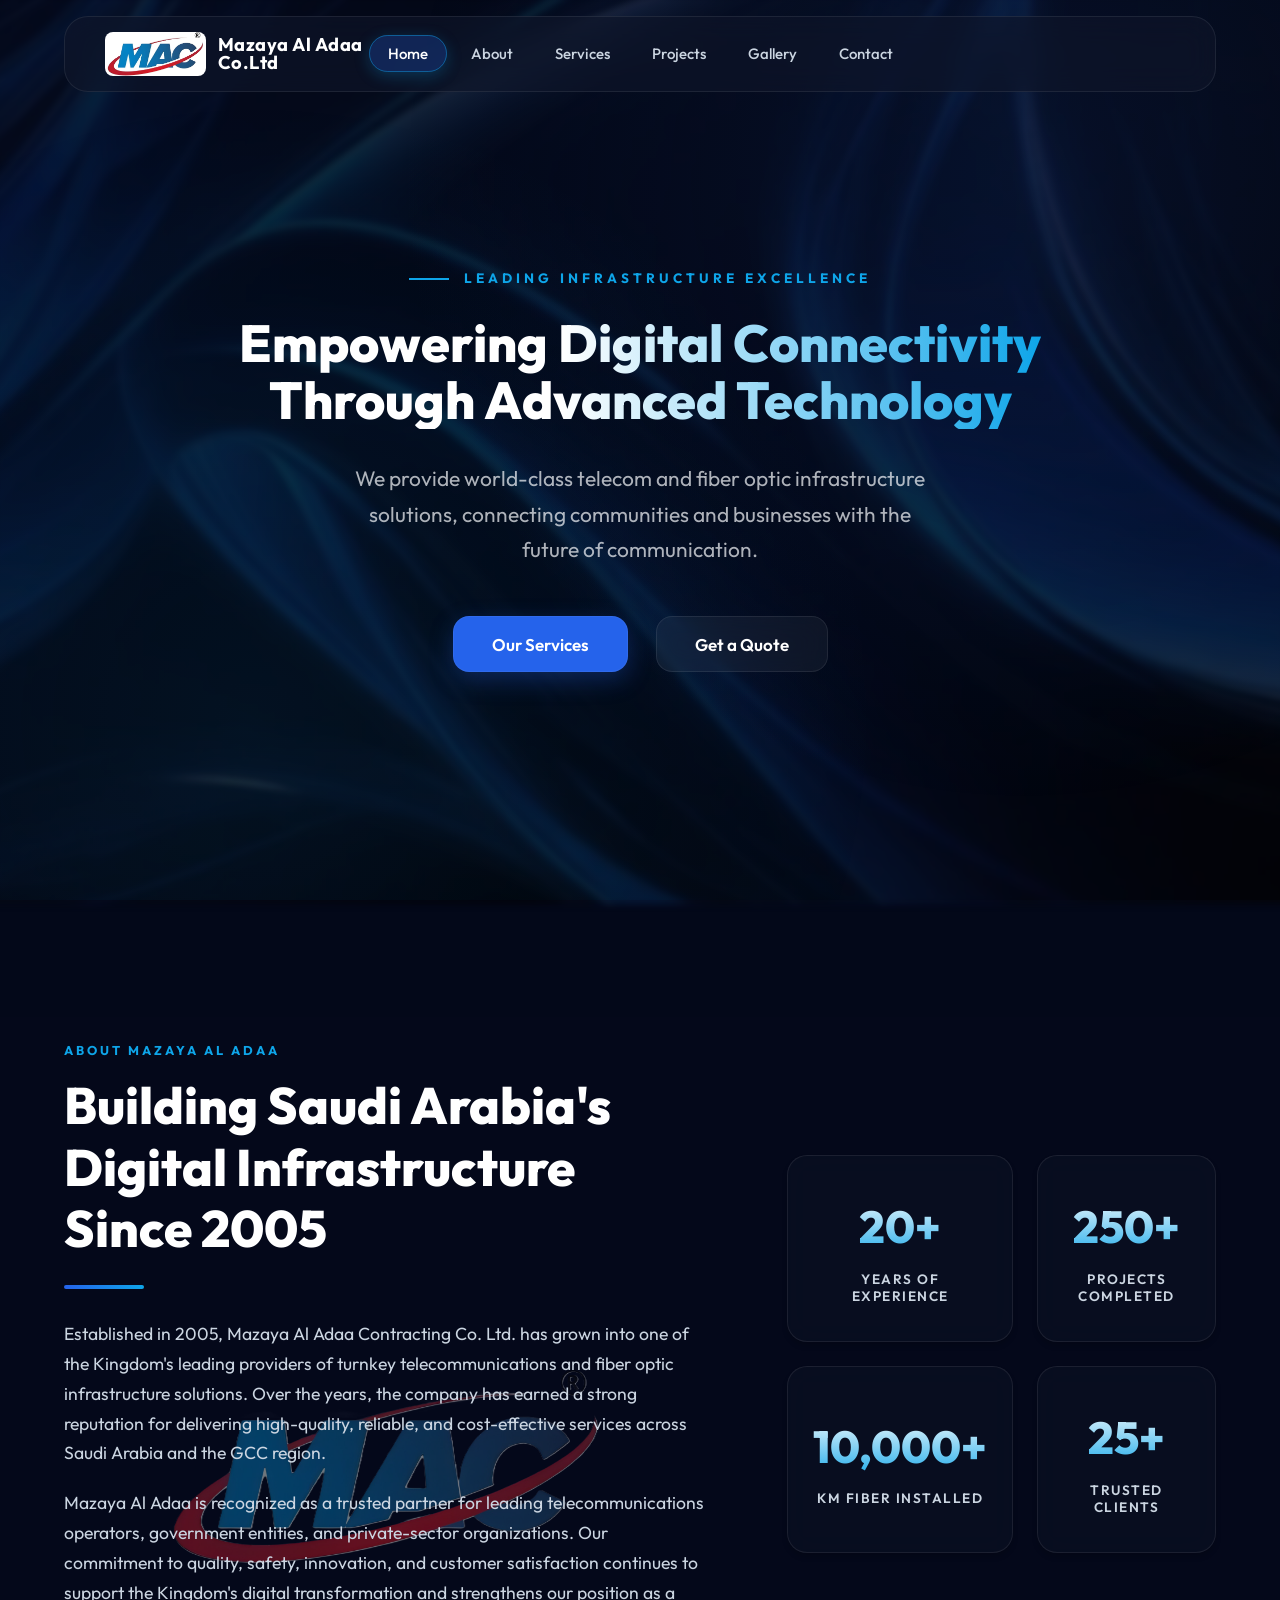
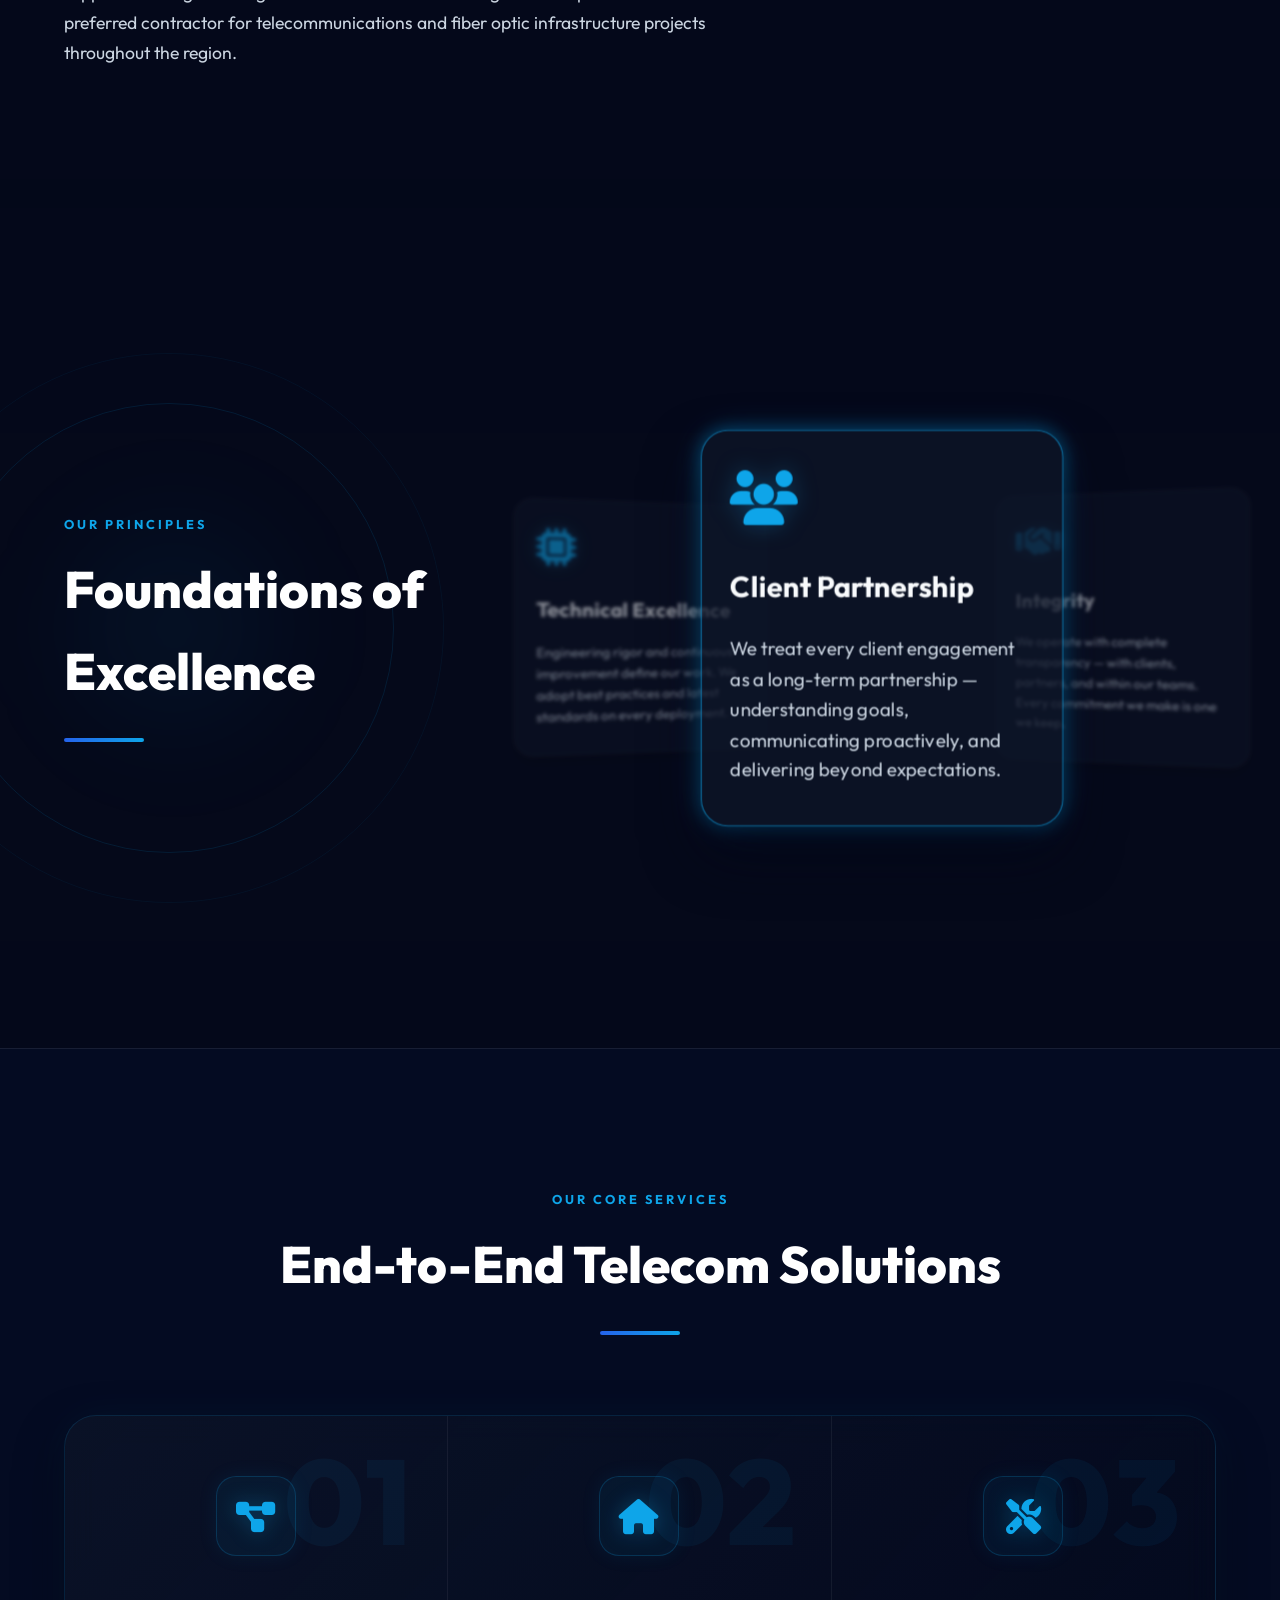
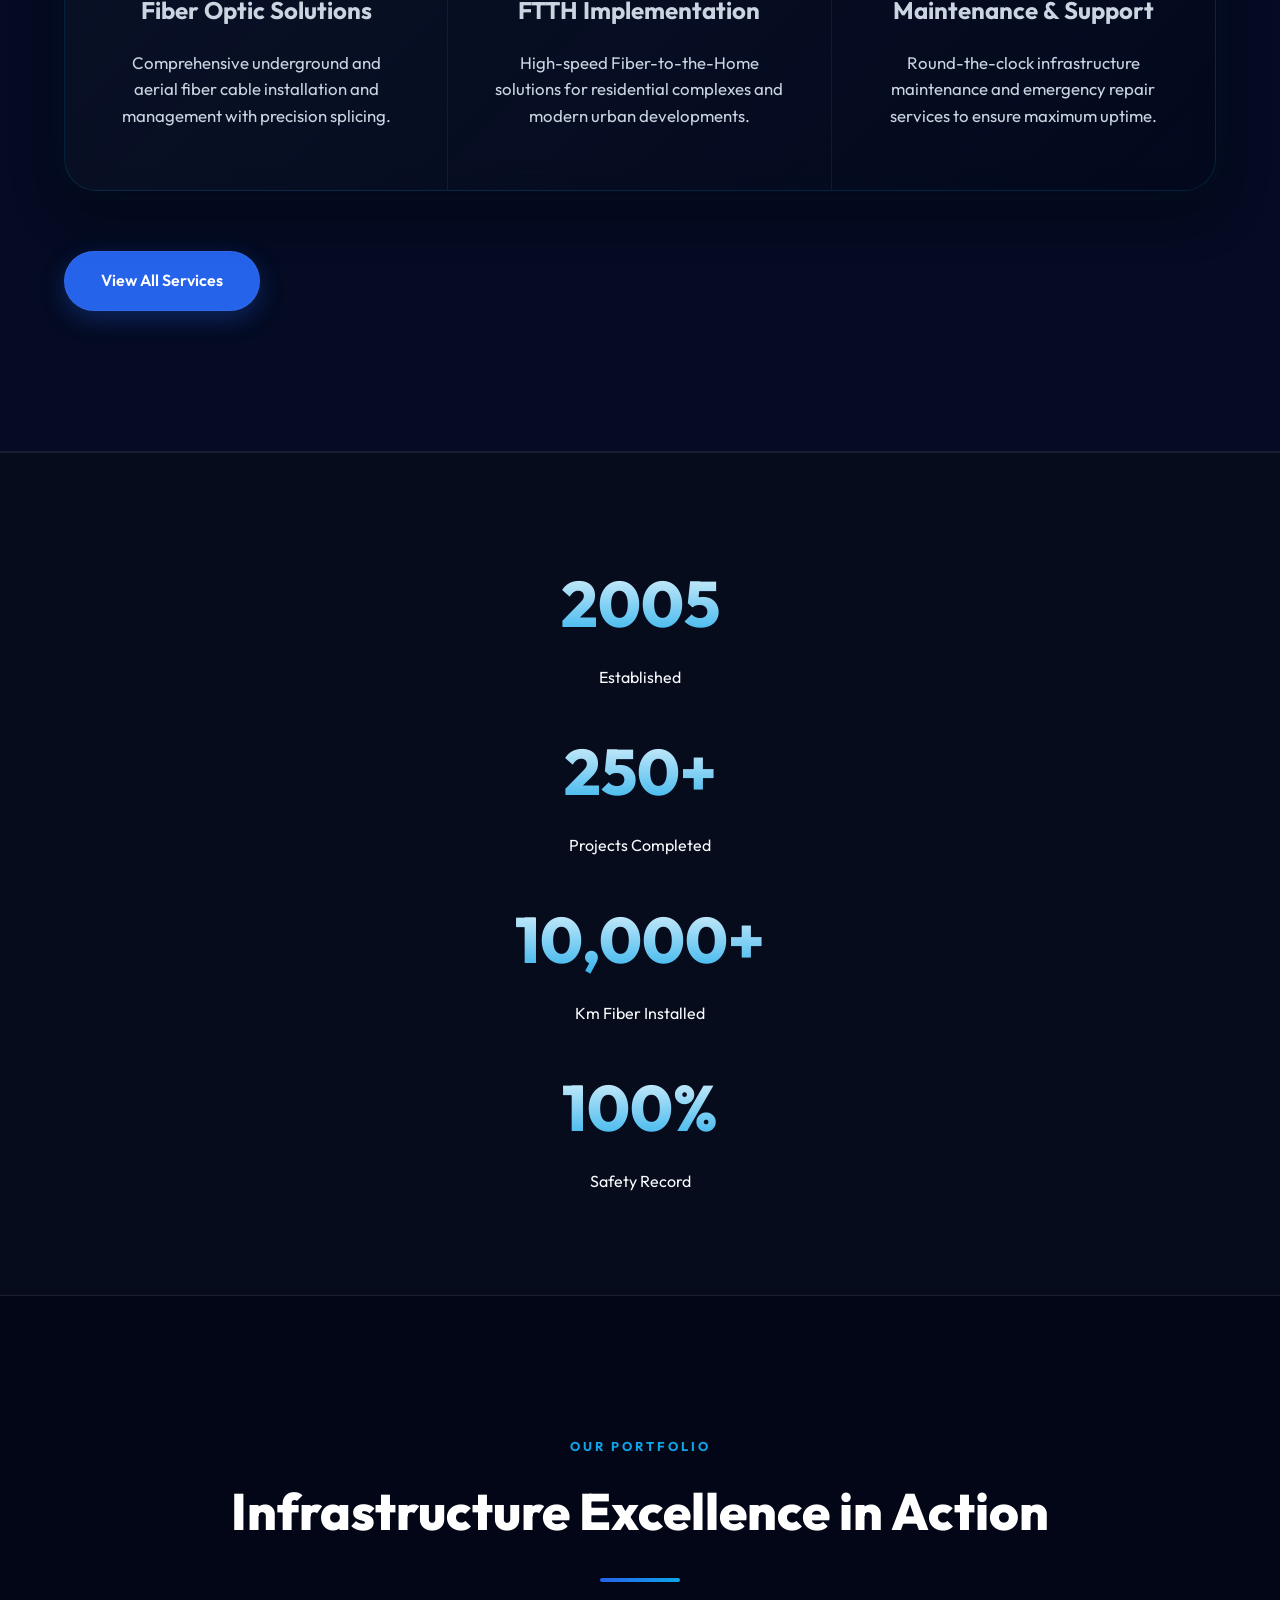
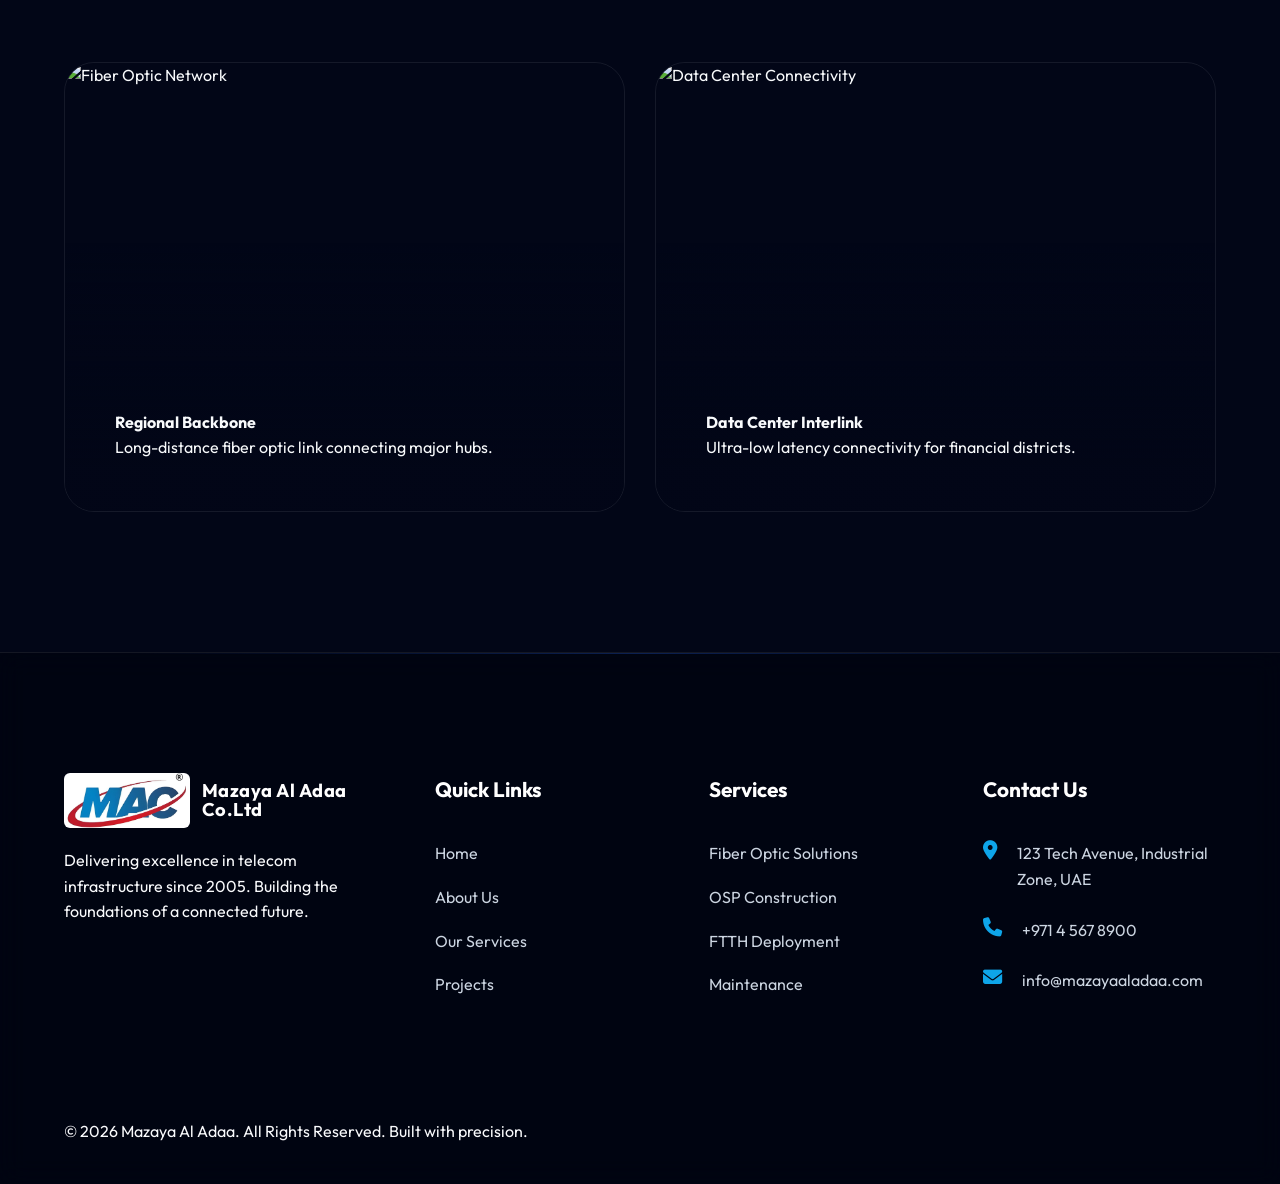
==== index.html @ c206ae53 "abt2" ====
<!DOCTYPE html>
<html lang="en">
<head>
    <meta charset="UTF-8">
    <meta name="viewport" content="width=1400">
    <title>Mazaya Al Adaa | Advanced Telecom & Fiber Optic Solutions</title>
    <meta name="description" content="Empowering Digital Connectivity Through Advanced Technology. Leading provider of telecom and fiber optic infrastructure services.">
    <link rel="stylesheet" href="style.css">
    <!-- Google Fonts -->
    <link rel="preconnect" href="https://fonts.googleapis.com">
    <link rel="preconnect" href="https://fonts.gstatic.com" crossorigin>
    <!-- Icons -->
    <link rel="stylesheet" href="https://cdnjs.cloudflare.com/ajax/libs/font-awesome/6.4.0/css/all.min.css">
    <!-- AOS Animation -->
    <link href="https://unpkg.com/aos@2.3.1/dist/aos.css" rel="stylesheet">
</head>
<body>

    <!-- Header -->
    <header id="header">
        <div class="container nav">
            <a href="index.html" class="logo">
                <img src="assets/logo.jpeg" alt="Mazaya Al Adaa Logo">
                <div class="logo-text">
                    <span class="title">Mazaya Al Adaa Co.Ltd</span>
                </div>
            </a>
            <ul class="nav-links">
                <li><a href="index.html" class="active">Home</a></li>
                <li><a href="about.html">About</a></li>
                <li><a href="services.html">Services</a></li>
                <li><a href="projects.html">Projects</a></li>
                <li><a href="gallery.html">Gallery</a></li>
                <li><a href="contact.html">Contact</a></li>
            </ul>
            <div class="mobile-menu-btn">
                <i class="fas fa-bars"></i>
            </div>
        </div>
    </header>

    <!-- Hero Section -->
    <section class="hero">
        <div class="container hero-content" data-aos="fade-up">
            <span class="hero-subtitle">Leading Infrastructure Excellence</span>
            <h1>Empowering Digital Connectivity<br class="desktop-only">Through Advanced Technology</h1>
            <p>We provide world-class telecom and fiber optic infrastructure solutions, connecting communities and businesses with the future of communication.</p>
            <div class="hero-btns">
                <a href="services.html" class="btn btn-primary">Our Services</a>
                <a href="contact.html" class="btn btn-outline">Get a Quote</a>
            </div>
        </div>
    </section>

    <!-- About Company Section -->
    <section class="about-company-section">
        <div class="container about-company-grid" data-aos="fade-up">
            <div class="about-company-content">
                <span class="section-tag">ABOUT MAZAYA AL ADAA</span>
                <h2 class="section-title">Building Saudi Arabia's Digital Infrastructure Since 2005</h2>
                <div class="title-line"></div>
                <p class="about-company-desc">Established in 2005, Mazaya Al Adaa Contracting Co. Ltd. has grown into one of the Kingdom's leading providers of turnkey telecommunications and fiber optic infrastructure solutions. Over the years, the company has earned a strong reputation for delivering high-quality, reliable, and cost-effective services across Saudi Arabia and the GCC region.</p>
                <p class="about-company-desc" style="margin-top: 20px;">Mazaya Al Adaa is recognized as a trusted partner for leading telecommunications operators, government entities, and private-sector organizations. Our commitment to quality, safety, innovation, and customer satisfaction continues to support the Kingdom's digital transformation and strengthens our position as a preferred contractor for telecommunications and fiber optic infrastructure projects throughout the region.</p>
            </div>
            <div class="about-company-stats">
                <div class="about-stat-card">
                    <span class="about-stat-number">20+</span>
                    <span class="about-stat-label">Years of Experience</span>
                </div>
                <div class="about-stat-card">
                    <span class="about-stat-number">250+</span>
                    <span class="about-stat-label">Projects Completed</span>
                </div>
                <div class="about-stat-card">
                    <span class="about-stat-number">10,000+</span>
                    <span class="about-stat-label">KM Fiber Installed</span>
                </div>
                <div class="about-stat-card">
                    <span class="about-stat-number">25+</span>
                    <span class="about-stat-label">Trusted Clients</span>
                </div>
            </div>
        </div>
    </section>

    <!-- Core Values Section -->
    <section class="core-values-section" style="background: rgba(15, 23, 42, 0.2);">
        <div class="container principles-container">
            <!-- Left Side: Subtitle, Title & Decorative Elements -->
            <div class="principles-left" data-aos="fade-right">
                <!-- Subtle Decorative Background circles and glow -->
                <div class="principles-bg-decor">
                    <div class="decor-circle-1"></div>
                    <div class="decor-circle-2"></div>
                    <div class="decor-glow"></div>
                </div>
                <div class="principles-header">
                    <span class="section-tag">Our Principles</span>
                    <h2 class="section-title">Foundations of Excellence</h2>
                    <div class="title-line"></div>
                </div>
            </div>
            
            <!-- Right Side: Principle 3D Carousel Showcase -->
            <div class="principles-right" data-aos="fade-left">
                <div class="principles-3d-carousel">
                    <!-- Client Partnership Card -->
                    <div class="principle-card-3d" data-index="0">
                        <div class="service-card principle-card-inner">
                            <i class="fas fa-users"></i>
                            <h3>Client Partnership</h3>
                            <p>We treat every client engagement as a long-term partnership — understanding goals, communicating proactively, and delivering beyond expectations.</p>
                        </div>
                    </div>
                    <!-- Integrity Card -->
                    <div class="principle-card-3d" data-index="1">
                        <div class="service-card principle-card-inner">
                            <i class="fas fa-handshake"></i>
                            <h3>Integrity</h3>
                            <p>We operate with complete transparency — with clients, partners, and within our teams. Every commitment we make is one we keep.</p>
                        </div>
                    </div>
                    <!-- Technical Excellence Card -->
                    <div class="principle-card-3d" data-index="2">
                        <div class="service-card principle-card-inner">
                            <i class="fas fa-microchip"></i>
                            <h3>Technical Excellence</h3>
                            <p>Engineering rigor and continuous improvement define our work. We adopt best practices and latest standards on every deployment.</p>
                        </div>
                    </div>
                </div>
            </div>
        </div>
    </section>

    <!-- Services Overview -->
    <section class="services-overview" style="background: rgba(30, 58, 138, 0.1); border-top: 1px solid var(--glass-border); border-bottom: 1px solid var(--glass-border);">
        <div class="container text-center">
            <div class="section-header" data-aos="fade-up">
                <span class="section-tag">OUR CORE SERVICES</span>
                <h2 class="section-title">End-to-End Telecom Solutions</h2>
                <div class="title-line"></div>
            </div>
            
            <!-- Unified Services Box -->
            <div class="services-unified-box" data-aos="fade-up">
                <!-- Column 1 -->
                <div class="service-column">
                    <span class="column-bg-num">01</span>
                    <div class="service-icon-wrapper">
                        <i class="fas fa-project-diagram"></i>
                    </div>
                    <h3>Fiber Optic Solutions</h3>
                    <p>Comprehensive underground and aerial fiber cable installation and management with precision splicing.</p>
                </div>
                <!-- Column 2 -->
                <div class="service-column">
                    <span class="column-bg-num">02</span>
                    <div class="service-icon-wrapper">
                        <i class="fas fa-home"></i>
                    </div>
                    <h3>FTTH Implementation</h3>
                    <p>High-speed Fiber-to-the-Home solutions for residential complexes and modern urban developments.</p>
                </div>
                <!-- Column 3 -->
                <div class="service-column">
                    <span class="column-bg-num">03</span>
                    <div class="service-icon-wrapper">
                        <i class="fas fa-tools"></i>
                    </div>
                    <h3>Maintenance & Support</h3>
                    <p>Round-the-clock infrastructure maintenance and emergency repair services to ensure maximum uptime.</p>
                </div>
            </div>
            
            <a href="services.html" class="btn btn-primary" style="margin-top: 60px;">View All Services</a>
        </div>
    </section>

    <!-- Stats Section -->
    <section class="stats-section">
        <div class="container grid grid-4">
            <div class="stat-item" data-aos="zoom-in">
                <div class="stat-number">2005</div>
                <p>Established</p>
            </div>
            <div class="stat-item" data-aos="zoom-in" data-aos-delay="100">
                <div class="stat-number">250+</div>
                <p>Projects Completed</p>
            </div>
            <div class="stat-item" data-aos="zoom-in" data-aos-delay="200">
                <div class="stat-number">10,000+</div>
                <p>Km Fiber Installed</p>
            </div>
            <div class="stat-item" data-aos="zoom-in" data-aos-delay="300">
                <div class="stat-number">100%</div>
                <p>Safety Record</p>
            </div>
        </div>
    </section>

    <!-- Projects Overview -->
    <section class="projects-overview">
        <div class="container">
            <div class="section-header" data-aos="fade-up">
                <span class="section-tag">Our Portfolio</span>
                <h2 class="section-title">Infrastructure Excellence in Action</h2>
                <div class="title-line"></div>
            </div>
            <div class="grid grid-2">
                <div class="project-card" data-aos="fade-up" data-aos-delay="100">
                    <img src="https://images.unsplash.com/photo-1544724569-5f546fd6f2b5?q=80&w=1374&auto=format&fit=crop" alt="Fiber Optic Network">
                    <div class="project-overlay">
                        <h4>Regional Backbone</h4>
                        <p>Long-distance fiber optic link connecting major hubs.</p>
                    </div>
                </div>
                <div class="project-card" data-aos="fade-up" data-aos-delay="200">
                    <img src="https://images.unsplash.com/photo-1563986768609-322da13575f3?q=80&w=1470&auto=format&fit=crop" alt="Data Center Connectivity">
                    <div class="project-overlay">
                        <h4>Data Center Interlink</h4>
                        <p>Ultra-low latency connectivity for financial districts.</p>
                    </div>
                </div>
            </div>
        </div>
    </section>

    <!-- Footer -->
    <footer>
        <div class="container">
            <div class="footer-main">
                <div class="footer-col">
                    <a href="index.html" class="logo">
                        <img src="assets/logo.jpeg" alt="Mazaya Al Adaa Logo" style="max-height: 55px; border-radius: 6px;">
                        <div class="logo-text">
                            <span class="title">Mazaya Al Adaa Co.Ltd</span>
                        </div>
                    </a>
                    <p style="margin-top: 20px;">Delivering excellence in telecom infrastructure since 2005. Building the foundations of a connected future.</p>
                </div>
                <div class="footer-col footer-links">
                    <h4 class="footer-title">Quick Links</h4>
                    <a href="index.html">Home</a>
                    <a href="about.html">About Us</a>
                    <a href="services.html">Our Services</a>
                    <a href="projects.html">Projects</a>
                </div>
                <div class="footer-col footer-links">
                    <h4 class="footer-title">Services</h4>
                    <a href="services.html">Fiber Optic Solutions</a>
                    <a href="services.html">OSP Construction</a>
                    <a href="services.html">FTTH Deployment</a>
                    <a href="services.html">Maintenance</a>
                </div>
                <div class="footer-col">
                    <h4 class="footer-title">Contact Us</h4>
                    <ul class="footer-contact">
                        <li><i class="fas fa-map-marker-alt" style="color: var(--accent);"></i> 123 Tech Avenue, Industrial Zone, UAE</li>
                        <li><i class="fas fa-phone" style="color: var(--accent);"></i> +971 4 567 8900</li>
                        <li><i class="fas fa-envelope" style="color: var(--accent);"></i> info@mazayaaladaa.com</li>
                    </ul>
                </div>
            </div>
            <div class="footer-bottom">
                <p>&copy; 2026 Mazaya Al Adaa. All Rights Reserved. Built with precision.</p>
            </div>
        </div>
    </footer>

    <!-- Scripts -->
    <script src="https://unpkg.com/aos@2.3.1/dist/aos.js"></script>
    <script src="main.js"></script>
    <script>
        AOS.init({
            duration: 1000,
            once: true,
            offset: 100
        });
    </script>
</body>
</html>
---- style.css ----
@import url('https://fonts.googleapis.com/css2?family=Outfit:wght@300;400;500;600;700&display=swap');

:root {
    --primary: #2563eb; /* Royal Blue */
    --primary-light: #60a5fa;
    --primary-dark: #1e3a8a; /* Deep Navy */
    --accent: #0ea5e9; /* Sky Blue/Cyan */
    --bg-navy: #020617; /* Very Deep Navy */
    --bg-navy-light: #0f172a;
    --bg-light: rgba(15, 23, 42, 0.25);
    --glass: rgba(15, 23, 42, 0.4); /* Blue tinted glass */
    --glass-border: rgba(255, 255, 255, 0.08);
    --glass-blur: blur(14px);
    --text-main: #f8fafc;
    --text-muted: #cbd5e1;
    --white: #ffffff;
    --shadow-sm: 0 4px 6px -1px rgba(0, 0, 0, 0.2);
    --shadow-md: 0 10px 15px -3px rgba(0, 0, 0, 0.3);
    --shadow-lg: 0 20px 25px -5px rgba(0, 0, 0, 0.4);
    --transition: all 0.4s cubic-bezier(0.4, 0, 0.2, 1);
    --container-width: 1400px;
    --neon-glow-primary: 0 0 15px rgba(37, 99, 235, 0.5), 0 0 30px rgba(37, 99, 235, 0.2);
    --neon-glow-accent: 0 0 15px rgba(14, 165, 233, 0.4), 0 0 30px rgba(14, 165, 233, 0.2);
}

* {
    margin: 0;
    padding: 0;
    box-sizing: border-box;
}

html {
    scroll-behavior: smooth;
}

body {
    font-family: 'Outfit', sans-serif;
    background-color: var(--bg-navy);
    color: var(--text-main);
    line-height: 1.6;
    overflow-x: hidden;
    position: relative;
    min-height: 100vh;
}

body::before {
    content: '';
    position: fixed;
    top: 0;
    left: 0;
    right: 0;
    bottom: 0;
    width: 100%;
    height: 100%;
    /* Dark transparent overlay (80% - 85% opacity) to reduce clutter */
    background-image: 
        linear-gradient(135deg, rgba(2, 6, 23, 0.85) 0%, rgba(0, 0, 0, 0.75) 100%),
        url('assets/neon-bg.jpg');
    background-size: cover;
    background-position: center;
    background-repeat: no-repeat;
    z-index: -2;
    pointer-events: none;
    filter: blur(3px);
    transform: scale(1.01); /* Reduced zoom to zoom out the background image slightly */
    transition: var(--transition);
}

.container {
    width: 90%;
    max-width: var(--container-width);
    margin: 0 auto;
}

/* Header & Navbar */
header {
    height: 76px; /* Reduced navbar height */
    display: flex;
    align-items: center;
    position: fixed;
    top: 16px; /* Positioned closer to top */
    left: 50%;
    transform: translateX(-50%);
    width: 90%;
    max-width: var(--container-width);
    z-index: 1000;
    transition: var(--transition);
    background: rgba(15, 23, 42, 0.6);
    backdrop-filter: var(--glass-blur);
    border: 1px solid var(--glass-border);
    border-radius: 24px;
}

header.scrolled {
    height: 64px; /* Reduced scrolled height */
    top: 10px; /* Positioned closer to top when scrolled */
    background: rgba(2, 6, 23, 0.75);
    backdrop-filter: var(--glass-blur);
    border-color: rgba(14, 165, 233, 0.35);
    box-shadow: var(--shadow-lg), 0 0 15px rgba(14, 165, 233, 0.15);
}

.nav {
    display: grid;
    grid-template-columns: 1fr auto 1fr;
    align-items: center;
    width: 100%;
    padding: 0 40px;
}

.logo {
    display: flex;
    align-items: center;
    gap: 12px;
    text-decoration: none;
}

.logo img {
    max-height: 44px; /* Logo 25-35% smaller, height 44px */
    border-radius: 8px;
    transition: var(--transition);
}

header.scrolled .logo img {
    max-height: 36px; /* Scrolled logo image height smaller */
}

.logo-text {
    display: flex;
    flex-direction: column;
    color: var(--white);
    line-height: 1;
}

.logo-text .title {
    font-size: 1.15rem; /* Reduced company name font size */
    font-weight: 700;
    letter-spacing: 0.5px;
}

.nav-links {
    display: flex;
    gap: 6px; /* Decreased spacing between navbar items */
}

.nav-links li {
    list-style: none;
}

.nav-links a {
    font-weight: 500;
    font-size: 15px; /* Navigation links smaller (15px) */
    color: var(--text-muted);
    padding: 8px 18px; /* Reduced padding for smaller active button/pill */
    border-radius: 40px;
    transition: var(--transition);
    text-decoration: none;
    white-space: nowrap;
}

.nav-links a:hover, .nav-links a.active {
    color: var(--white);
    background: rgba(37, 99, 235, 0.15);
}

.nav-links a.active {
    background: rgba(37, 99, 235, 0.25);
    border: 1px solid rgba(14, 165, 233, 0.45);
    box-shadow: 0 4px 15px rgba(14, 165, 233, 0.25);
}

.mobile-menu-btn {
    display: none;
    color: var(--white);
    font-size: 1.5rem;
    cursor: pointer;
    justify-self: end;
}

/* Hero Section */
.hero {
    min-height: 100vh; /* min-height 100vh instead of height 100vh */
    display: flex;
    align-items: center;
    justify-content: center;
    position: relative;
    padding: 120px 0 80px 0; /* Generous breathing room top and bottom */
    background: transparent;
    color: var(--white);
    overflow: hidden;
}

.hero::before {
    content: '';
    position: absolute;
    top: 50%;
    left: 50%;
    transform: translate(-50%, -50%);
    width: 100%;
    height: 100%;
    background: 
        radial-gradient(circle at 80% 20%, rgba(37, 99, 235, 0.12) 0%, transparent 50%),
        radial-gradient(circle at 20% 80%, rgba(14, 165, 233, 0.08) 0%, transparent 50%);
    z-index: 1;
}

.hero .container {
    max-width: var(--container-width); /* Limit content width */
    margin: 0 auto;
    padding: 0 60px; /* Generous left/right padding */
    display: flex;
    flex-direction: column;
    align-items: center; /* Center horizontally */
    text-align: center; /* Center text */
}

.hero-content {
    position: relative;
    z-index: 2;
    max-width: 1200px;
}

.hero-subtitle {
    color: var(--accent);
    font-weight: 700;
    text-transform: uppercase;
    letter-spacing: 4px;
    font-size: 0.85rem;
    margin-bottom: 25px;
    display: flex;
    align-items: center;
    justify-content: center; /* Centered layout matching reference */
    gap: 15px;
}

.hero-subtitle::before {
    content: '';
    width: 40px;
    height: 2px;
    background: var(--accent);
}

.hero h1 {
    font-size: clamp(2rem, 4.2vw, 52px); /* Zoomed out size matching reference image style */
    line-height: 1.1; /* line-height: 1.05-1.1 spec */
    font-weight: 800;
    margin-bottom: 32px; /* Spacing Heading -> Paragraph: 32px */
    background: linear-gradient(to right, #fff 40%, var(--accent));
    -webkit-background-clip: text;
    -webkit-text-fill-color: transparent;
}

.hero p {
    font-size: 21px; /* font-size: 20-22px spec */
    line-height: 1.7; /* line-height: 1.7 spec */
    margin-bottom: 48px; /* Spacing Paragraph -> Buttons: 48px */
    color: rgba(248, 250, 252, 0.7); /* Lighter/softer text color */
    max-width: 600px; /* Limit paragraph width */
    margin-left: auto;
    margin-right: auto;
}

.hero-btns {
    display: flex;
    justify-content: center;
    gap: 28px; /* Increased spacing between buttons */
}

.hero-btns .btn {
    height: 56px; /* Button height 56px spec */
    padding: 0 38px; /* Button padding 18px 38px spec */
    border-radius: 16px; /* Border radius 16px spec */
    font-size: 17px; /* Font size 17px spec */
    font-weight: 600;
    display: inline-flex;
    align-items: center;
    justify-content: center;
}

/* Buttons */
.btn {
    display: inline-flex;
    align-items: center;
    justify-content: center;
    padding: 16px 36px;
    border-radius: 40px;
    font-weight: 600;
    font-size: 1rem;
    transition: var(--transition);
    cursor: pointer;
    border: none;
    text-decoration: none;
}

.btn-primary {
    background: var(--primary);
    color: var(--white);
    box-shadow: 0 8px 25px rgba(37, 99, 235, 0.3);
    border: 1px solid rgba(255, 255, 255, 0.05);
}

.btn-primary:hover {
    background: var(--primary-light);
    transform: translateY(-3px) scale(1.02);
    box-shadow: 0 12px 30px rgba(37, 99, 235, 0.4), var(--neon-glow-accent);
}

.btn-outline {
    background: rgba(255, 255, 255, 0.05);
    backdrop-filter: var(--glass-blur);
    border: 1px solid var(--glass-border);
    color: var(--white);
}

.btn-outline:hover {
    background: rgba(14, 165, 233, 0.15);
    border-color: var(--accent);
    transform: translateY(-3px);
    box-shadow: var(--neon-glow-accent);
}

/* Section Common */
section {
    padding: 140px 0;
    position: relative;
}

.section-header {
    margin-bottom: 80px;
    text-align: center;
}

.section-tag {
    color: var(--accent);
    font-weight: 700;
    text-transform: uppercase;
    letter-spacing: 3px;
    font-size: 0.8rem;
    display: block;
    margin-bottom: 15px;
}

.section-title {
    font-size: clamp(2.2rem, 5vw, 3.2rem);
    font-weight: 800;
    color: var(--white);
}

.title-line {
    width: 80px;
    height: 4px;
    background: linear-gradient(to right, var(--primary), var(--accent));
    margin: 25px auto 0;
    border-radius: 2px;
}

/* Service Cards */
.grid {
    display: grid;
    gap: 30px;
}

.grid-3 { grid-template-columns: repeat(auto-fit, minmax(350px, 1fr)); }
.grid-2 { grid-template-columns: repeat(auto-fit, minmax(450px, 1fr)); }

.service-card {
    background: rgba(15, 23, 42, 0.45);
    backdrop-filter: var(--glass-blur);
    padding: 60px 45px;
    border-radius: 30px;
    border: 1px solid var(--glass-border);
    transition: var(--transition);
    position: relative;
    overflow: hidden;
    box-shadow: var(--shadow-sm);
}

.service-card::before {
    content: '';
    position: absolute;
    top: 0;
    left: 0;
    width: 100%;
    height: 100%;
    background: radial-gradient(circle at top right, rgba(14, 165, 233, 0.2), transparent 60%);
    opacity: 0;
    transition: var(--transition);
}

.service-card:hover {
    transform: translateY(-8px);
    border-color: rgba(14, 165, 233, 0.6);
    background: rgba(15, 23, 42, 0.55);
    box-shadow: 0 20px 40px rgba(0, 0, 0, 0.4), var(--neon-glow-accent);
}

.service-card:hover::before {
    opacity: 1;
}

.service-card i {
    font-size: 3rem;
    color: var(--accent);
    margin-bottom: 35px;
    display: inline-block;
    filter: drop-shadow(0 0 10px rgba(14, 165, 233, 0.3));
}

.service-card h3 {
    margin-bottom: 20px;
    font-size: 1.6rem;
    font-weight: 700;
    position: relative;
    z-index: 2;
}

.service-card p {
    color: var(--text-muted);
    font-size: 1.05rem;
    position: relative;
    z-index: 2;
}

.card-num {
    position: absolute;
    top: 20px;
    right: 30px;
    font-size: 6rem;
    font-weight: 800;
    color: rgba(255, 255, 255, 0.03);
    line-height: 1;
    user-select: none;
    z-index: 1;
}

/* Telecom Solutions Unified Redesign */
.services-unified-box {
    display: grid;
    grid-template-columns: repeat(3, 1fr);
    background: linear-gradient(135deg, rgba(15, 23, 42, 0.6) 0%, rgba(2, 6, 23, 0.4) 100%);
    backdrop-filter: var(--glass-blur);
    border: 1px solid rgba(14, 165, 233, 0.15);
    border-radius: 32px;
    box-shadow: 0 20px 50px rgba(0, 0, 0, 0.35), 0 0 40px rgba(14, 165, 233, 0.06);
    margin-top: 50px;
    overflow: hidden;
    position: relative;
    z-index: 2;
}

.service-column {
    position: relative;
    padding: 60px 45px;
    display: flex;
    flex-direction: column;
    align-items: center;
    text-align: center;
    transition: all 0.3s cubic-bezier(0.4, 0, 0.2, 1);
    border-right: 1px solid rgba(255, 255, 255, 0.06);
    overflow: hidden;
}

.service-column:last-child {
    border-right: none;
}

/* Background numbers */
.service-column .column-bg-num {
    position: absolute;
    top: 25px;
    right: 35px;
    font-size: 7.5rem;
    font-weight: 800;
    color: var(--accent);
    opacity: 0.06; /* 5-8% opacity */
    line-height: 1;
    user-select: none;
    z-index: 1;
    pointer-events: none;
    transition: all 0.3s ease;
}

/* Rounded square containers for icons */
.service-column .service-icon-wrapper {
    width: 80px;
    height: 80px;
    background: rgba(14, 165, 233, 0.06);
    border: 1px solid rgba(14, 165, 233, 0.20);
    border-radius: 20px;
    display: flex;
    justify-content: center;
    align-items: center;
    margin-bottom: 35px;
    box-shadow: 0 0 20px rgba(14, 165, 233, 0.08);
    position: relative;
    z-index: 2;
    transition: all 0.3s cubic-bezier(0.4, 0, 0.2, 1);
}

.service-column .service-icon-wrapper i {
    font-size: 2.2rem;
    color: var(--accent);
    filter: drop-shadow(0 0 10px rgba(14, 165, 233, 0.3));
    transition: all 0.3s ease;
}

.service-column h3 {
    margin-bottom: 20px;
    font-size: 1.5rem;
    font-weight: 700;
    color: var(--text-muted);
    position: relative;
    z-index: 2;
    transition: all 0.3s ease;
}

.service-column p {
    color: var(--text-muted);
    font-size: 1.05rem;
    line-height: 1.6;
    position: relative;
    z-index: 2;
    transition: all 0.3s ease;
}

/* Hover effects (300ms transition) */
.service-column:hover {
    background: rgba(14, 165, 233, 0.03); /* brighten only hovered column */
    box-shadow: inset 0 0 30px rgba(14, 165, 233, 0.03);
}

.service-column:hover .service-icon-wrapper {
    background: rgba(14, 165, 233, 0.12);
    border-color: rgba(14, 165, 233, 0.5);
    box-shadow: 0 0 30px rgba(14, 165, 233, 0.25);
    transform: scale(1.08); /* icon wrapper slightly scales */
}

.service-column:hover .service-icon-wrapper i {
    color: var(--white);
    filter: drop-shadow(0 0 15px rgba(14, 165, 233, 0.6));
}

.service-column:hover h3 {
    color: var(--white); /* title changes to bright white */
}

.service-column:hover .column-bg-num {
    opacity: 0.12; /* slightly increases visibility */
    transform: scale(1.05);
}

/* Responsive adjustments */
@media screen and (max-width: 1024px) {
    .services-unified-box {
        grid-template-columns: repeat(2, 1fr);
        margin-top: 40px;
    }
    
    .services-unified-box .service-column {
        border-right: 1px solid rgba(255, 255, 255, 0.06);
        border-bottom: 1px solid rgba(255, 255, 255, 0.06);
        padding: 50px 35px;
    }
    
    .services-unified-box .service-column:nth-child(2n) {
        border-right: none;
    }
    
    .services-unified-box .service-column:nth-child(3) {
        grid-column: span 2;
        border-bottom: none;
        border-right: none;
    }
}

@media screen and (max-width: 768px) {
    .services-unified-box {
        grid-template-columns: 1fr;
        border-radius: 28px;
    }
    
    .services-unified-box .service-column {
        border-right: none !important;
        border-bottom: 1px solid rgba(255, 255, 255, 0.06);
        grid-column: span 1 !important;
        padding: 45px 30px;
    }
    
    .services-unified-box .service-column:last-child {
        border-bottom: none;
    }
}

/* Core Values Redesign */
.core-values-section {
    position: relative;
    overflow: hidden;
    padding: 160px 0; /* Generous spacing */
}

.principles-container {
    display: grid;
    grid-template-columns: 38% 58%;
    gap: 4%;
    align-items: center;
    position: relative;
    z-index: 2;
}

.principles-left {
    position: relative;
    display: flex;
    align-items: center;
    min-height: 400px;
    z-index: 2;
}

.principles-header {
    text-align: left;
    position: relative;
    z-index: 2;
}

.principles-left .title-line {
    margin: 25px 0 0 0; /* Left align the underline */
}

.principles-right {
    position: relative;
    width: 100%;
    height: 520px;
    display: flex;
    justify-content: center;
    align-items: center;
    z-index: 2;
}

.principles-3d-carousel {
    position: relative;
    width: 100%;
    height: 100%;
    display: flex;
    justify-content: center;
    align-items: center;
    perspective: 1200px;
    transform-style: preserve-3d;
}

.principle-card-3d {
    position: absolute;
    width: 320px;
    transform-style: preserve-3d;
    transition: transform 1s cubic-bezier(0.4, 0, 0.2, 1), 
                opacity 1s cubic-bezier(0.4, 0, 0.2, 1),
                filter 1s cubic-bezier(0.4, 0, 0.2, 1),
                z-index 1s step-end;
}

/* Front featured card */
.principle-card-3d.card-front {
    transform: translate3d(0, 0, 120px) scale(1.02);
    opacity: 1;
    filter: blur(0);
    z-index: 10;
    pointer-events: auto;
    transition: transform 1s cubic-bezier(0.4, 0, 0.2, 1), 
                opacity 1s cubic-bezier(0.4, 0, 0.2, 1),
                filter 1s cubic-bezier(0.4, 0, 0.2, 1),
                z-index 0s;
}

/* Background left card */
.principle-card-3d.card-left {
    transform: translate3d(-260px, 0, -120px) scale(0.85) rotateY(18deg);
    opacity: 0.55;
    filter: blur(2px);
    z-index: 5;
    pointer-events: none;
    transition: transform 1s cubic-bezier(0.4, 0, 0.2, 1), 
                opacity 1s cubic-bezier(0.4, 0, 0.2, 1),
                filter 1s cubic-bezier(0.4, 0, 0.2, 1),
                z-index 0s 0.2s; /* delay z-index reduction so it stays on top longer when moving to back */
}

/* Background right card */
.principle-card-3d.card-right {
    transform: translate3d(260px, 0, -120px) scale(0.85) rotateY(-18deg);
    opacity: 0.55;
    filter: blur(2px);
    z-index: 5;
    pointer-events: none;
    transition: transform 1s cubic-bezier(0.4, 0, 0.2, 1), 
                opacity 1s cubic-bezier(0.4, 0, 0.2, 1),
                filter 1s cubic-bezier(0.4, 0, 0.2, 1),
                z-index 0s 0.2s;
}

.principle-card-inner {
    border-radius: 24px !important;
    padding: 35px 25px !important;
    background: rgba(15, 23, 42, 0.55);
    backdrop-filter: var(--glass-blur);
    border: 1px solid var(--glass-border);
    box-shadow: var(--shadow-md);
    transition: border-color 1s cubic-bezier(0.4, 0, 0.2, 1),
                box-shadow 1s cubic-bezier(0.4, 0, 0.2, 1),
                background-color 1s cubic-bezier(0.4, 0, 0.2, 1);
}

/* Glow and background enhancement for front card */
.principle-card-3d.card-front .principle-card-inner {
    background: rgba(15, 23, 42, 0.7) !important;
    border-color: rgba(14, 165, 233, 0.6) !important;
    box-shadow: 0 25px 50px rgba(2, 6, 23, 0.6), var(--neon-glow-accent) !important;
}

.principle-card-3d.card-left .principle-card-inner,
.principle-card-3d.card-right .principle-card-inner {
    border-color: var(--glass-border) !important;
    box-shadow: var(--shadow-md) !important;
}

/* Background Decorative Elements */
.principles-bg-decor {
    position: absolute;
    top: 50%;
    left: -120px;
    width: 600px;
    height: 600px;
    transform: translateY(-50%);
    pointer-events: none;
    z-index: 1;
}

.principles-bg-decor .decor-circle-1 {
    position: absolute;
    top: 50%;
    left: 0;
    width: 450px;
    height: 450px;
    border: 1px solid rgba(14, 165, 233, 0.12);
    border-radius: 50%;
    transform: translateY(-50%);
}

.principles-bg-decor .decor-circle-2 {
    position: absolute;
    top: 50%;
    left: -50px;
    width: 550px;
    height: 550px;
    border: 1px solid rgba(14, 165, 233, 0.06);
    border-radius: 50%;
    transform: translateY(-50%);
}

.principles-bg-decor .decor-glow {
    position: absolute;
    top: 50%;
    left: 80px;
    width: 300px;
    height: 300px;
    background: radial-gradient(circle, rgba(14, 165, 233, 0.08) 0%, transparent 70%);
    border-radius: 50%;
    filter: blur(50px);
    transform: translateY(-50%);
}

/* Responsive adjustments */
@media screen and (max-width: 1024px) {
    .principles-container {
        grid-template-columns: 1fr;
        gap: 60px; /* Stack layout on tablet/mobile */
        padding: 0 20px;
    }
    
    .principles-left {
        min-height: auto;
        justify-content: flex-start;
    }
    
    .principles-bg-decor {
        left: -50px;
        width: 500px;
        height: 500px;
    }
    
    /* Center circle layout under heading on tablet */
    .principles-right {
        height: 520px;
        width: 100%;
    }
}

@media screen and (max-width: 768px) {
    /* Mobile - stack all cards vertically, disable orbit rotation */
    .principles-right {
        height: auto;
        width: 100%;
        display: block;
        margin-top: 40px;
    }
    
    .principles-3d-carousel {
        position: relative;
        width: 100%;
        height: auto;
        display: flex;
        flex-direction: column;
        gap: 24px;
        perspective: none;
        transform-style: flat;
    }
    
    .principles-3d-carousel .principle-card-3d {
        position: relative;
        width: 100%;
        transform: none !important;
        opacity: 1 !important;
        filter: none !important;
        z-index: 1 !important;
        pointer-events: auto !important;
    }
    
    .principles-3d-carousel .principle-card-3d .principle-card-inner {
        padding: 40px 30px !important;
        background: rgba(15, 23, 42, 0.55) !important;
        border-color: var(--glass-border) !important;
        box-shadow: var(--shadow-md) !important;
    }
}

/* About Section */
.about-intro-grid {
    display: grid;
    grid-template-columns: 1fr 1fr;
    gap: 100px;
    align-items: center;
}

.about-img {
    position: relative;
    padding: 20px;
}

.about-img::after {
    content: '';
    position: absolute;
    top: 0;
    left: 0;
    width: 100%;
    height: 100%;
    border: 2px solid rgba(37, 99, 235, 0.2);
    border-radius: 40px;
    z-index: 0;
}

.about-img img {
    position: relative;
    border-radius: 30px;
    z-index: 1;
    filter: saturate(1.1);
    transition: var(--transition);
}

.exp-badge {
    position: absolute;
    bottom: -20px;
    right: -20px;
    background: var(--primary);
    padding: 35px;
    border-radius: 25px;
    box-shadow: 0 15px 35px rgba(37, 99, 235, 0.4);
    z-index: 2;
    text-align: center;
}

.exp-badge h2 {
    font-size: 3.5rem;
    font-weight: 800;
    line-height: 1;
    margin-bottom: 5px;
}

/* Stats */
.stats-section {
    padding: 100px 0;
    background: rgba(15, 23, 42, 0.4);
    border-top: 1px solid var(--glass-border);
    border-bottom: 1px solid var(--glass-border);
}

.stat-item {
    text-align: center;
}

.stat-number {
    font-size: 4rem;
    font-weight: 800;
    color: var(--white);
    margin-bottom: 10px;
    background: linear-gradient(to bottom, #fff, var(--accent));
    -webkit-background-clip: text;
    -webkit-text-fill-color: transparent;
}

/* Projects */
.project-card {
    position: relative;
    border-radius: 30px;
    overflow: hidden;
    height: 450px;
    border: 1px solid var(--glass-border);
    transition: var(--transition);
}

.project-card img {
    width: 100%;
    height: 100%;
    object-fit: cover;
    transition: transform 0.8s cubic-bezier(0.4, 0, 0.2, 1);
}

.project-overlay {
    position: absolute;
    inset: 0;
    padding: 50px;
    background: linear-gradient(to top, rgba(2, 6, 23, 0.95) 10%, transparent 60%);
    display: flex;
    flex-direction: column;
    justify-content: flex-end;
    opacity: 1;
    transition: var(--transition);
}

.project-card:hover img {
    transform: scale(1.1);
}

.project-category {
    color: var(--accent);
    font-weight: 700;
    text-transform: uppercase;
    font-size: 0.85rem;
    letter-spacing: 2px;
    margin-bottom: 15px;
}

/* Footer */
footer {
    background: rgba(1, 4, 15, 0.65);
    backdrop-filter: blur(12px);
    border-top: 1px solid var(--glass-border);
    padding: 120px 0 40px;
    position: relative;
}

footer::before {
    content: '';
    position: absolute;
    top: 0;
    left: 50%;
    transform: translateX(-50%);
    width: 80%;
    height: 1px;
    background: linear-gradient(to right, transparent, rgba(37, 99, 235, 0.3), transparent);
}

.footer-main {
    display: grid;
    grid-template-columns: 1.5fr 1fr 1fr 1.2fr;
    gap: 80px;
    margin-bottom: 100px;
}

.footer-title {
    color: var(--white);
    font-size: 1.3rem;
    font-weight: 700;
    margin-bottom: 35px;
}

.footer-links a {
    display: block;
    margin-bottom: 18px;
    color: var(--text-muted);
    transition: var(--transition);
    text-decoration: none;
}

.footer-links a:hover {
    color: var(--accent);
    padding-left: 8px;
}

.footer-contact li {
    display: flex;
    gap: 20px;
    margin-bottom: 25px;
    color: var(--text-muted);
}

.footer-contact i {
    color: var(--accent);
    font-size: 1.2rem;
}

/* Mobile Menu Button Styling */
.mobile-menu-btn {
    width: 45px;
    height: 45px;
    background: rgba(30, 58, 138, 0.3);
    border: 1px solid rgba(255, 255, 255, 0.1);
    border-radius: 12px;
    display: none;
    align-items: center;
    justify-content: center;
    cursor: pointer;
    color: var(--white);
    transition: var(--transition);
}

.mobile-menu-btn:hover {
    background: rgba(37, 99, 235, 0.2);
}

/* Responsiveness Fixes */
@media (max-width: 1024px) {
    header { width: 95%; height: 70px; top: 10px; }
    .nav-links { 
        display: none; 
        position: absolute;
        top: 80px; /* Position dropdown right below header */
        left: 0;
        width: 100%;
        background: rgba(2, 6, 23, 0.98);
        backdrop-filter: var(--glass-blur);
        border: 1px solid var(--glass-border);
        border-radius: 20px;
        padding: 40px;
        flex-direction: column;
        align-items: center;
        gap: 20px;
        z-index: 1000;
        transform: translateY(-20px);
        opacity: 0;
        transition: var(--transition);
        pointer-events: none;
    }

    .nav-links.active {
        display: flex;
        transform: translateY(0);
        opacity: 1;
        pointer-events: all;
    }

    .mobile-menu-btn { display: flex; }
    .hero h1 { font-size: clamp(1.8rem, 4vw, 44px); } /* Reduce tablet heading proportionally */
    .desktop-only { display: none; }
    .about-intro-grid { grid-template-columns: 1fr; gap: 60px; }
    .footer-main { grid-template-columns: 1fr 1fr; gap: 50px; }
}

@media (max-width: 640px) {
    .footer-main { grid-template-columns: 1fr; }
    .hero h1 { font-size: clamp(1.5rem, 7vw, 32px); margin-bottom: 24px; } /* Stack cleaner on mobile */
    .hero p { font-size: 18px; line-height: 1.6; margin-bottom: 36px; }
    .hero-btns { 
        flex-direction: column; 
        width: 100%; 
        max-width: 320px; 
        gap: 16px; 
        margin: 0 auto; 
    }
    .hero-btns .btn {
        width: 100%; /* Full-width stacked buttons on mobile */
    }
    .exp-badge { padding: 25px; right: 0; bottom: -10px; }
    .stat-number { font-size: 3rem; }
}

/* ==========================================================================
   Page-Specific Refactored Styles (Shared globally for clean codebase)
   ========================================================================== */

/* Inner Hero Section */
.inner-hero {
    height: 380px;
    display: flex;
    align-items: center;
    justify-content: center;
    text-align: center;
    color: var(--white);
    padding-top: 100px;
    position: relative;
    background: transparent !important;
    border-bottom: 1px solid var(--glass-border);
}

.inner-hero::after {
    display: none !important;
}

.inner-hero .container {
    position: relative;
    z-index: 2;
}

.inner-hero h1 {
    font-size: clamp(2.5rem, 6vw, 4rem);
    font-weight: 800;
    margin-bottom: 20px;
    background: linear-gradient(to right, #fff 50%, var(--accent));
    -webkit-background-clip: text;
    -webkit-text-fill-color: transparent;
}

/* Vision & Mission (About Page) */
.vision-mission {
    padding: 120px 0;
    background: rgba(15, 23, 42, 0.2);
}

.vm-card {
    background: var(--glass);
    backdrop-filter: var(--glass-blur);
    padding: 60px 40px;
    border-radius: 30px;
    border: 1px solid var(--glass-border);
    text-align: center;
    transition: var(--transition);
}

.vm-card:hover {
    transform: translateY(-8px);
    border-color: rgba(14, 165, 233, 0.6);
    background: rgba(15, 23, 42, 0.55);
    box-shadow: 0 20px 40px rgba(0, 0, 0, 0.4), var(--neon-glow-accent);
}

.vm-card i {
    font-size: 3.5rem;
    color: var(--accent);
    margin-bottom: 30px;
    filter: drop-shadow(0 0 10px rgba(14, 165, 233, 0.3));
}

/* Timeline (About Page) */
.timeline {
    position: relative;
    max-width: 1000px;
    margin: 80px auto;
    padding: 40px 0;
}

.timeline::after {
    content: '';
    position: absolute;
    width: 2px;
    background: linear-gradient(to bottom, transparent, var(--primary), transparent);
    top: 0;
    bottom: 0;
    left: 50%;
    margin-left: -1px;
}

.timeline-item {
    padding: 10px 40px;
    position: relative;
    background-color: inherit;
    width: 50%;
}

.timeline-item::after {
    content: '';
    position: absolute;
    width: 16px;
    height: 16px;
    right: -8px;
    background-color: var(--bg-navy);
    border: 3px solid var(--accent);
    top: 25px;
    border-radius: 50%;
    z-index: 1;
    box-shadow: 0 0 10px var(--accent);
}

.left { left: 0; }
.right { left: 50%; }
.right::after { left: -8px; }

.timeline-content {
    padding: 30px 40px;
    background: var(--glass);
    backdrop-filter: var(--glass-blur);
    border: 1px solid var(--glass-border);
    position: relative;
    border-radius: 20px;
    transition: var(--transition);
}

.timeline-content:hover {
    border-color: rgba(14, 165, 233, 0.6);
    background: rgba(15, 23, 42, 0.55);
    box-shadow: 0 15px 30px rgba(0, 0, 0, 0.3), var(--neon-glow-accent);
}

/* Team Section (About Page) */
.team-grid {
    display: grid;
    grid-template-columns: repeat(auto-fit, minmax(280px, 1fr));
    gap: 40px;
    margin-top: 60px;
}

.team-card {
    background: var(--glass);
    backdrop-filter: var(--glass-blur);
    border: 1px solid var(--glass-border);
    border-radius: 24px;
    padding: 40px;
    text-align: center;
    transition: var(--transition);
}

.team-card:hover {
    transform: translateY(-8px);
    border-color: rgba(14, 165, 233, 0.6);
    background: rgba(15, 23, 42, 0.55);
    box-shadow: 0 20px 40px rgba(0, 0, 0, 0.4), var(--neon-glow-accent);
}

.team-img {
    width: 200px;
    height: 200px;
    border-radius: 50%;
    object-fit: cover;
    margin: 0 auto 25px;
    border: 5px solid rgba(255, 255, 255, 0.1);
    transition: var(--transition);
}

.team-card:hover .team-img {
    border-color: var(--primary);
    transform: scale(1.05);
    box-shadow: 0 0 20px rgba(37, 99, 235, 0.3);
}

/* Services Detail (Services Page) */
.services-detail {
    padding: 120px 0;
}

.service-full-card {
    display: flex;
    background: rgba(15, 23, 42, 0.45);
    backdrop-filter: var(--glass-blur);
    border-radius: 40px;
    overflow: hidden;
    margin-bottom: 80px;
    border: 1px solid var(--glass-border);
    transition: var(--transition);
}

.service-full-card:hover {
    transform: translateY(-8px);
    border-color: rgba(14, 165, 233, 0.6);
    background: rgba(15, 23, 42, 0.55);
    box-shadow: 0 20px 40px rgba(0, 0, 0, 0.4), var(--neon-glow-accent);
}

.service-full-card:nth-child(even) {
    flex-direction: row-reverse;
}

.service-img-cont {
    flex: 1;
    min-height: 450px;
    overflow: hidden;
}

.service-img-cont img {
    width: 100%;
    height: 100%;
    object-fit: cover;
    transition: transform 0.8s ease;
    filter: saturate(1.1);
}

.service-full-card:hover .service-img-cont img {
    transform: scale(1.08);
}

.service-info-cont {
    flex: 1;
    padding: 80px;
    display: flex;
    flex-direction: column;
    justify-content: center;
}

.service-info-cont h2 {
    font-size: 2.5rem;
    margin-bottom: 25px;
    font-weight: 800;
    color: var(--white);
    background: linear-gradient(to right, #fff, var(--accent));
    -webkit-background-clip: text;
    -webkit-text-fill-color: transparent;
}

.service-info-cont p {
    font-size: 1.1rem;
    color: var(--text-muted);
    margin-bottom: 40px;
    line-height: 1.8;
}

.feature-list {
    display: grid;
    grid-template-columns: 1fr 1fr;
    gap: 20px;
}

.feature-list li {
    font-weight: 500;
    display: flex;
    align-items: center;
    gap: 12px;
    color: var(--white);
}

.feature-list i {
    color: var(--accent);
    font-size: 1.1rem;
}

/* Projects Showcase (Projects Page) */
.filter-container {
    display: flex;
    justify-content: center;
    gap: 12px;
    margin: 60px 0;
    flex-wrap: wrap;
}

.filter-btn {
    padding: 12px 30px;
    border-radius: 50px;
    background: rgba(30, 58, 138, 0.2);
    backdrop-filter: var(--glass-blur);
    border: 1px solid var(--glass-border);
    color: var(--text-muted);
    cursor: pointer;
    font-weight: 600;
    transition: var(--transition);
}

.filter-btn.active, .filter-btn:hover {
    background: var(--primary);
    color: white;
    border-color: var(--accent);
    box-shadow: 0 8px 25px rgba(37, 99, 235, 0.4), 0 0 15px rgba(14, 165, 233, 0.2);
}

.projects-grid {
    display: grid;
    grid-template-columns: repeat(auto-fill, minmax(400px, 1fr));
    gap: 30px;
    margin-bottom: 120px;
}

.project-item {
    background: var(--glass);
    backdrop-filter: var(--glass-blur);
    border: 1px solid var(--glass-border);
    border-radius: 30px;
    overflow: hidden;
    transition: var(--transition);
}

.project-item:hover {
    transform: translateY(-8px);
    border-color: rgba(14, 165, 233, 0.6);
    background: rgba(15, 23, 42, 0.55);
    box-shadow: 0 20px 40px rgba(0, 0, 0, 0.4), var(--neon-glow-accent);
}

.project-img {
    height: 280px;
    overflow: hidden;
}

.project-img img {
    width: 100%;
    height: 100%;
    object-fit: cover;
    transition: transform 0.8s cubic-bezier(0.4, 0, 0.2, 1);
}

.project-item:hover .project-img img {
    transform: scale(1.08);
}

.project-details {
    padding: 40px;
}

.project-details h3 {
    margin-bottom: 18px;
    font-size: 1.5rem;
    font-weight: 700;
}

.project-details p {
    color: var(--text-muted);
    font-size: 1rem;
    line-height: 1.6;
}

.project-location, .project-client {
    color: var(--text-muted);
    font-size: 0.9rem;
    display: flex;
    align-items: center;
    gap: 10px;
    margin-top: 12px;
}

.project-location i, .project-client i {
    color: var(--accent);
}

.project-location {
    margin-top: 25px;
}

/* Gallery Showcase (Gallery Page) */
.gallery-grid {
    columns: 3;
    column-gap: 30px;
    padding: 100px 0;
}

.gallery-item {
    display: inline-block;
    width: 100%;
    margin-bottom: 30px;
    border-radius: 24px;
    overflow: hidden;
    position: relative;
    border: 1px solid var(--glass-border);
    cursor: pointer;
    transition: var(--transition);
}

.gallery-item img {
    width: 100%;
    display: block;
    transition: transform 0.8s cubic-bezier(0.4, 0, 0.2, 1);
    filter: saturate(1.1);
}

.gallery-item:hover {
    border-color: rgba(14, 165, 233, 0.5);
    transform: translateY(-5px);
    box-shadow: 0 15px 30px rgba(0, 0, 0, 0.5), 0 0 15px rgba(14, 165, 233, 0.15);
}

.gallery-item:hover img {
    transform: scale(1.08);
}

.gallery-overlay {
    position: absolute;
    inset: 0;
    background: linear-gradient(to top, rgba(2, 6, 23, 0.9), transparent);
    color: white;
    opacity: 0;
    transition: var(--transition);
    display: flex;
    flex-direction: column;
    align-items: center;
    justify-content: center;
    text-align: center;
    padding: 30px;
}

.gallery-item:hover .gallery-overlay {
    opacity: 1;
}

.gallery-overlay i {
    font-size: 2.5rem;
    color: var(--accent);
    margin-bottom: 15px;
    transform: translateY(20px);
    transition: var(--transition);
    filter: drop-shadow(0 0 10px rgba(14, 165, 233, 0.4));
}

.gallery-item:hover .gallery-overlay i {
    transform: translateY(0);
}

/* Contact Page Styles */
.contact-section {
    padding: 120px 0;
}

.contact-grid {
    display: grid;
    grid-template-columns: 1fr 1.5fr;
    gap: 80px;
}

.contact-info-boxes {
    display: grid;
    gap: 30px;
}

.info-box {
    background: var(--glass);
    backdrop-filter: var(--glass-blur);
    padding: 40px;
    border-radius: 30px;
    border: 1px solid var(--glass-border);
    display: flex;
    gap: 25px;
    align-items: flex-start;
    transition: var(--transition);
}

.info-box:hover {
    transform: translateX(8px);
    border-color: rgba(14, 165, 233, 0.6);
    background: rgba(15, 23, 42, 0.55);
    box-shadow: 0 15px 30px rgba(0, 0, 0, 0.3), var(--neon-glow-accent);
}

.info-box i {
    font-size: 1.8rem;
    color: var(--accent);
    background: rgba(37, 99, 235, 0.15);
    width: 60px;
    height: 60px;
    display: flex;
    align-items: center;
    justify-content: center;
    border-radius: 15px;
    flex-shrink: 0;
    box-shadow: 0 0 15px rgba(37, 99, 235, 0.2);
}

.info-box h4 {
    margin-bottom: 12px;
    font-size: 1.3rem;
    font-weight: 700;
}

.info-box p {
    color: var(--text-muted);
    line-height: 1.6;
}

.contact-form-cont {
    background: rgba(15, 23, 42, 0.45);
    backdrop-filter: var(--glass-blur);
    padding: 60px;
    border-radius: 40px;
    border: 1px solid var(--glass-border);
    box-shadow: var(--shadow-md);
}

.form-group {
    margin-bottom: 30px;
}

.form-group label {
    display: block;
    margin-bottom: 12px;
    font-weight: 600;
    color: var(--white);
}

.form-control {
    width: 100%;
    padding: 18px 25px;
    background: rgba(2, 6, 23, 0.4);
    border: 1px solid var(--glass-border);
    border-radius: 15px;
    color: var(--white);
    font-family: inherit;
    font-size: 1rem;
    transition: var(--transition);
}

.form-control:focus {
    outline: none;
    border-color: var(--accent);
    background: rgba(15, 23, 42, 0.6);
    box-shadow: var(--neon-glow-accent);
}

.map-section {
    height: 500px;
    width: 100%;
    margin-top: 100px;
    border-radius: 30px;
    overflow: hidden;
    box-shadow: var(--shadow-md);
    border: 1px solid var(--glass-border);
}

.cta-footer {
    background: rgba(30, 58, 138, 0.25);
    backdrop-filter: var(--glass-blur);
    border: 1px solid var(--glass-border);
    padding: 80px 0;
    color: white;
    text-align: center;
    margin-top: 100px;
    border-radius: 40px;
    box-shadow: 0 15px 35px rgba(0, 0, 0, 0.3), 0 0 30px rgba(37, 99, 235, 0.15);
}

/* Page responsiveness media queries */
@media screen and (max-width: 1024px) {
    .service-full-card, .service-full-card:nth-child(even) {
        flex-direction: column;
    }
    .service-info-cont { padding: 50px; }
    .service-img-cont { min-height: 350px; }
    .gallery-grid { columns: 2; }
    .contact-grid { grid-template-columns: 1fr; gap: 50px; }
    .contact-form-cont { padding: 40px; }
}

@media screen and (max-width: 768px) {
    .timeline::after { left: 31px; }
    .timeline-item { width: 100%; padding-left: 70px; padding-right: 25px; }
    .timeline-item::after { left: 21px; }
    .right { left: 0%; }
}

@media screen and (max-width: 640px) {
    .feature-list { grid-template-columns: 1fr; }
    .gallery-grid { columns: 1; }
}

.text-muted {
    color: var(--text-muted) !important;
}

/* ==========================================================================
   About Company Section Styles
   ========================================================================== */
.about-company-section {
    padding: 140px 0;
    position: relative;
    background: rgba(15, 23, 42, 0.15);
    overflow: hidden;
}

.about-company-grid {
    display: grid;
    grid-template-columns: 1.2fr 0.8fr; /* 60% text, 40% statistics */
    gap: 80px;
    align-items: center;
}

.about-company-content {
    display: flex;
    flex-direction: column;
    align-items: flex-start;
    position: relative;
}

.about-company-content::before {
    content: '';
    position: absolute;
    top: 68%;
    left: 50%;
    transform: translate(-50%, -50%);
    width: 450px;
    height: 450px;
    background-image: url('assets/logo removed.png');
    background-size: contain;
    background-position: center;
    background-repeat: no-repeat;
    opacity: 0.45;
    pointer-events: none;
    z-index: -1;
}

.about-company-content .section-title {
    text-align: left;
    line-height: 1.2;
}

.about-company-content .title-line {
    margin: 25px 0 0 0; /* Left aligned */
}

.about-company-desc {
    color: var(--text-muted);
    font-size: 1.1rem;
    line-height: 1.7;
    margin-top: 30px;
}

.about-company-stats {
    display: grid;
    grid-template-columns: repeat(2, 1fr);
    gap: 24px;
}

.about-stat-card {
    background: var(--glass);
    backdrop-filter: var(--glass-blur);
    border: 1px solid var(--glass-border);
    border-radius: 20px;
    padding: 35px 25px;
    text-align: center;
    transition: var(--transition);
    box-shadow: var(--shadow-sm);
    display: flex;
    flex-direction: column;
    justify-content: center;
    align-items: center;
}

.about-stat-card:hover {
    transform: translateY(-5px);
    border-color: rgba(14, 165, 233, 0.5);
    background: rgba(15, 23, 42, 0.55);
    box-shadow: 0 15px 30px rgba(0, 0, 0, 0.35), var(--neon-glow-accent);
}

.about-stat-number {
    font-size: 2.8rem;
    font-weight: 800;
    margin-bottom: 8px;
    background: linear-gradient(to bottom, #fff, var(--accent));
    -webkit-background-clip: text;
    -webkit-text-fill-color: transparent;
}

.about-stat-label {
    color: var(--text-muted);
    font-size: 0.85rem;
    font-weight: 600;
    text-transform: uppercase;
    letter-spacing: 1.5px;
    line-height: 1.3;
}

/* Responsive design for About Company section */
@media screen and (max-width: 1024px) {
    .about-company-grid {
        grid-template-columns: 1fr;
        gap: 60px;
    }
}

@media screen and (max-width: 640px) {
    .about-company-stats {
        grid-template-columns: repeat(2, 1fr); /* 2x2 grid on mobile */
        gap: 16px;
    }
    
    .about-stat-card {
        padding: 25px 15px;
    }
    
    .about-stat-number {
        font-size: 2.2rem;
    }
    
    
    .about-stat-label {
        font-size: 0.75rem;
        letter-spacing: 1px;
    }
}

/* ==========================================================================
   Premium Service Card Redesign (Specifically OSP Card Format)
   ========================================================================== */

.service-premium-card {
    display: flex;
    background: rgba(15, 23, 42, 0.45);
    backdrop-filter: var(--glass-blur);
    border-radius: 40px;
    overflow: hidden;
    margin-bottom: 80px;
    border: 1px solid var(--glass-border);
    transition: var(--transition);
}

.service-premium-card:hover {
    transform: translateY(-8px);
    border-color: rgba(14, 165, 233, 0.6);
    background: rgba(15, 23, 42, 0.55);
    box-shadow: 0 20px 40px rgba(0, 0, 0, 0.4), var(--neon-glow-accent);
}

.service-premium-left {
    display: flex;
    flex-direction: column;
    align-items: center;
    padding: 80px 0 80px 50px;
    gap: 20px;
    flex-shrink: 0;
}

.service-premium-icon-box {
    width: 64px;
    height: 64px;
    border: 1px solid rgba(14, 165, 233, 0.25);
    border-radius: 16px;
    display: flex;
    align-items: center;
    justify-content: center;
    background: rgba(14, 165, 233, 0.05);
    box-shadow: 0 0 15px rgba(14, 165, 233, 0.1);
    transition: var(--transition);
}

.service-premium-card:hover .service-premium-icon-box {
    border-color: var(--accent);
    box-shadow: 0 0 20px rgba(14, 165, 233, 0.3);
    background: rgba(14, 165, 233, 0.1);
}

.service-premium-icon-box i {
    font-size: 1.5rem;
    color: var(--accent);
}

.service-premium-number {
    font-size: 1.1rem;
    font-weight: 700;
    color: #e2ba6e; /* Muted gold matching OSP badge */
    letter-spacing: 1px;
}

.service-premium-middle {
    flex: 1.3;
    padding: 80px 50px 80px 40px;
    display: flex;
    flex-direction: column;
    justify-content: center;
}

.osp-badge {
    display: inline-block;
    align-self: flex-start;
    padding: 6px 16px;
    border-radius: 20px;
    font-size: 0.75rem;
    font-weight: 700;
    text-transform: uppercase;
    letter-spacing: 2px;
    color: #e2ba6e; /* Muted gold */
    background: rgba(226, 186, 110, 0.1);
    border: 1px solid rgba(226, 186, 110, 0.3);
    margin-bottom: 25px;
}

.service-premium-middle h2 {
    font-size: 2.5rem;
    margin-bottom: 25px;
    font-weight: 800;
    color: var(--white);
    background: linear-gradient(to right, #fff, var(--accent));
    -webkit-background-clip: text;
    -webkit-text-fill-color: transparent;
}

.service-premium-middle p {
    font-size: 1.1rem;
    color: var(--text-muted);
    margin-bottom: 40px;
    line-height: 1.8;
}

.orange-dot-list {
    display: grid;
    grid-template-columns: 1fr 1fr;
    gap: 20px;
}

.orange-dot-list li {
    font-weight: 500;
    display: flex;
    align-items: center;
    gap: 12px;
    color: var(--white);
    list-style: none;
}

.orange-dot-list li::before {
    content: '';
    display: inline-block;
    width: 8px;
    height: 8px;
    border-radius: 50%;
    background-color: #f97316; /* Vibrant orange dot */
    box-shadow: 0 0 8px rgba(249, 115, 22, 0.6);
    flex-shrink: 0;
}

.service-premium-right {
    flex: 1;
    display: flex;
    align-items: center;
    justify-content: center;
    overflow: hidden;
    position: relative;
    background: rgba(15, 23, 42, 0.3);
}

.service-premium-right img {
    width: 100%;
    height: 100%;
    object-fit: contain;
    object-position: center;
    transition: transform 0.8s ease;
    filter: saturate(1.1);
    display: block;
}

.service-premium-card:hover .service-premium-right img {
    transform: scale(1.08);
}

/* Responsiveness for Premium Card */
@media screen and (max-width: 1024px) {
    .service-premium-card {
        flex-direction: column;
    }
    .service-premium-left {
        padding: 40px 40px 0 40px;
        flex-direction: row;
        align-items: center;
        gap: 15px;
    }
    .service-premium-middle {
        padding: 30px 40px 40px 40px;
    }
    .service-premium-right {
        min-height: 350px;
    }
    .service-premium-right img {
        object-fit: contain;
        object-position: center;
    }
}

@media screen and (max-width: 640px) {
    .orange-dot-list {
        grid-template-columns: 1fr;
        gap: 15px;
    }
    .service-premium-left {
        padding: 30px 30px 0 30px;
    }
    .service-premium-middle {
        padding: 20px 30px 30px 30px;
    }
}
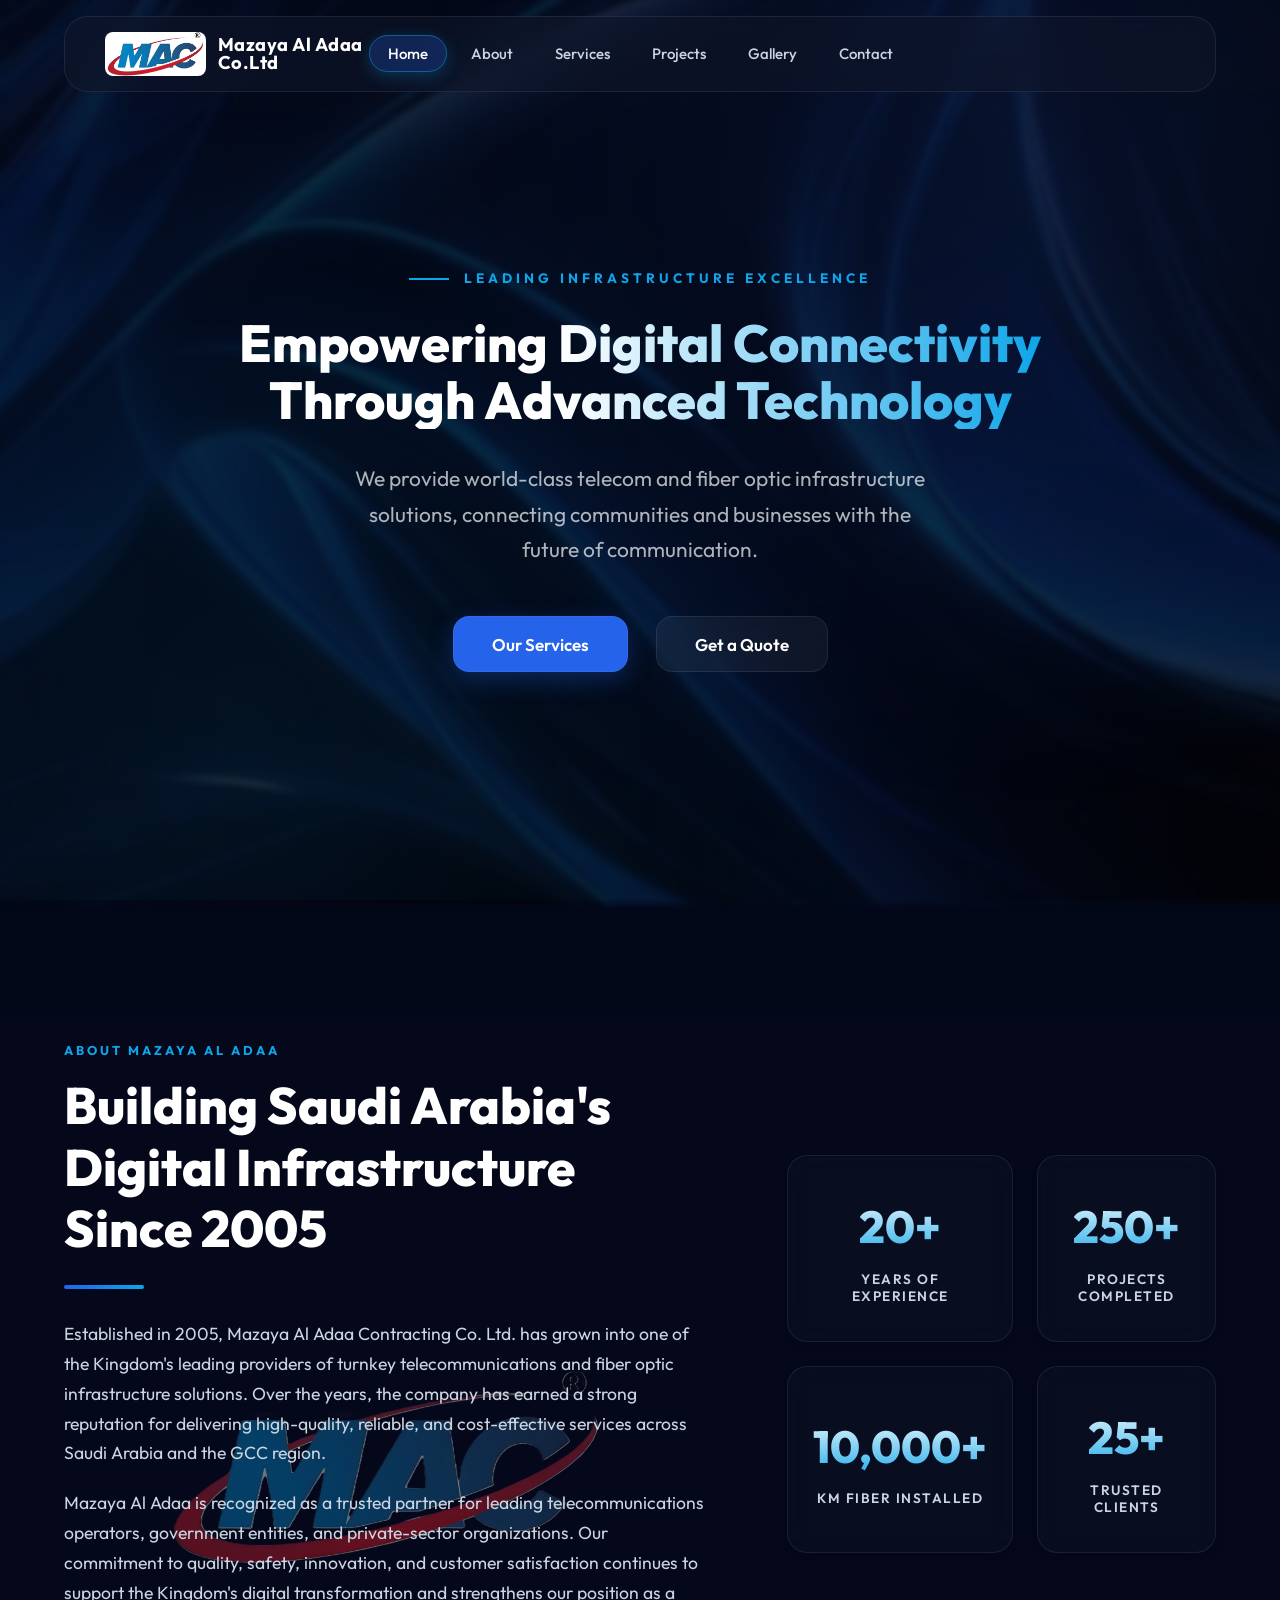
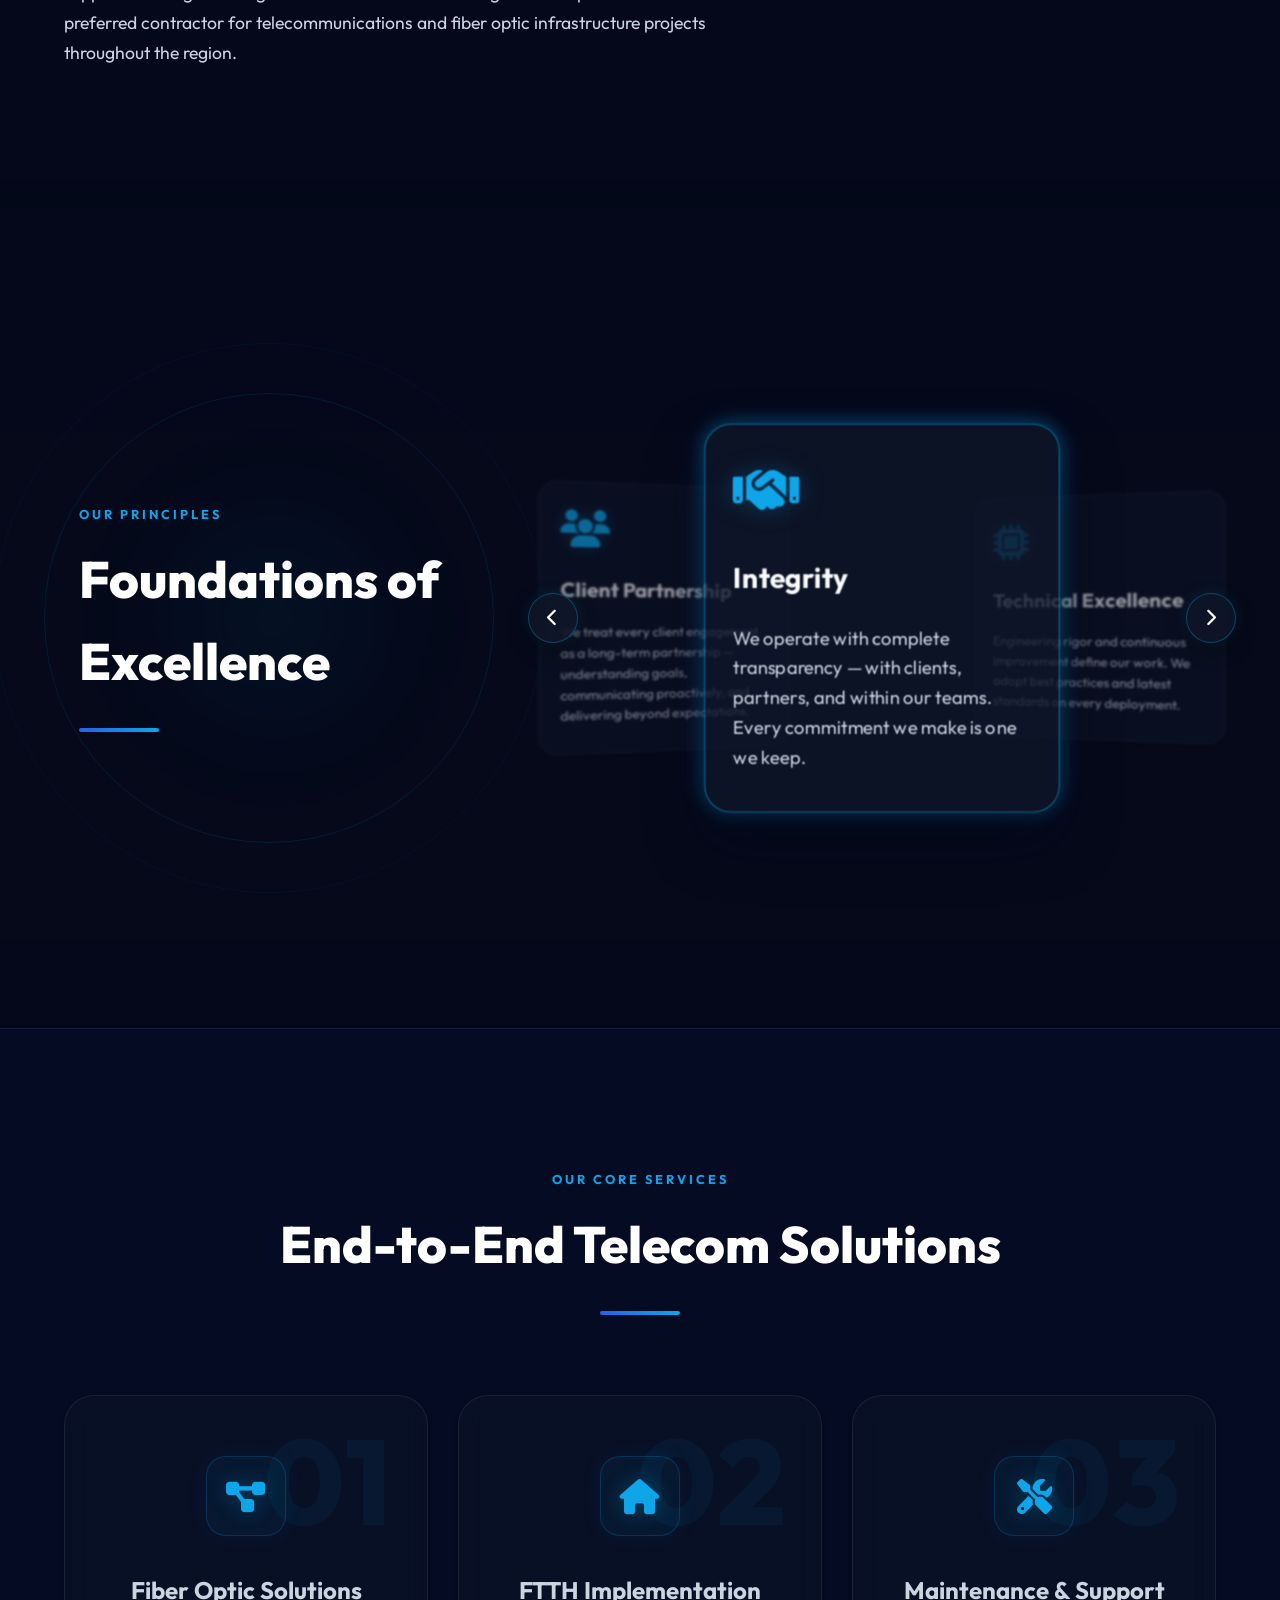
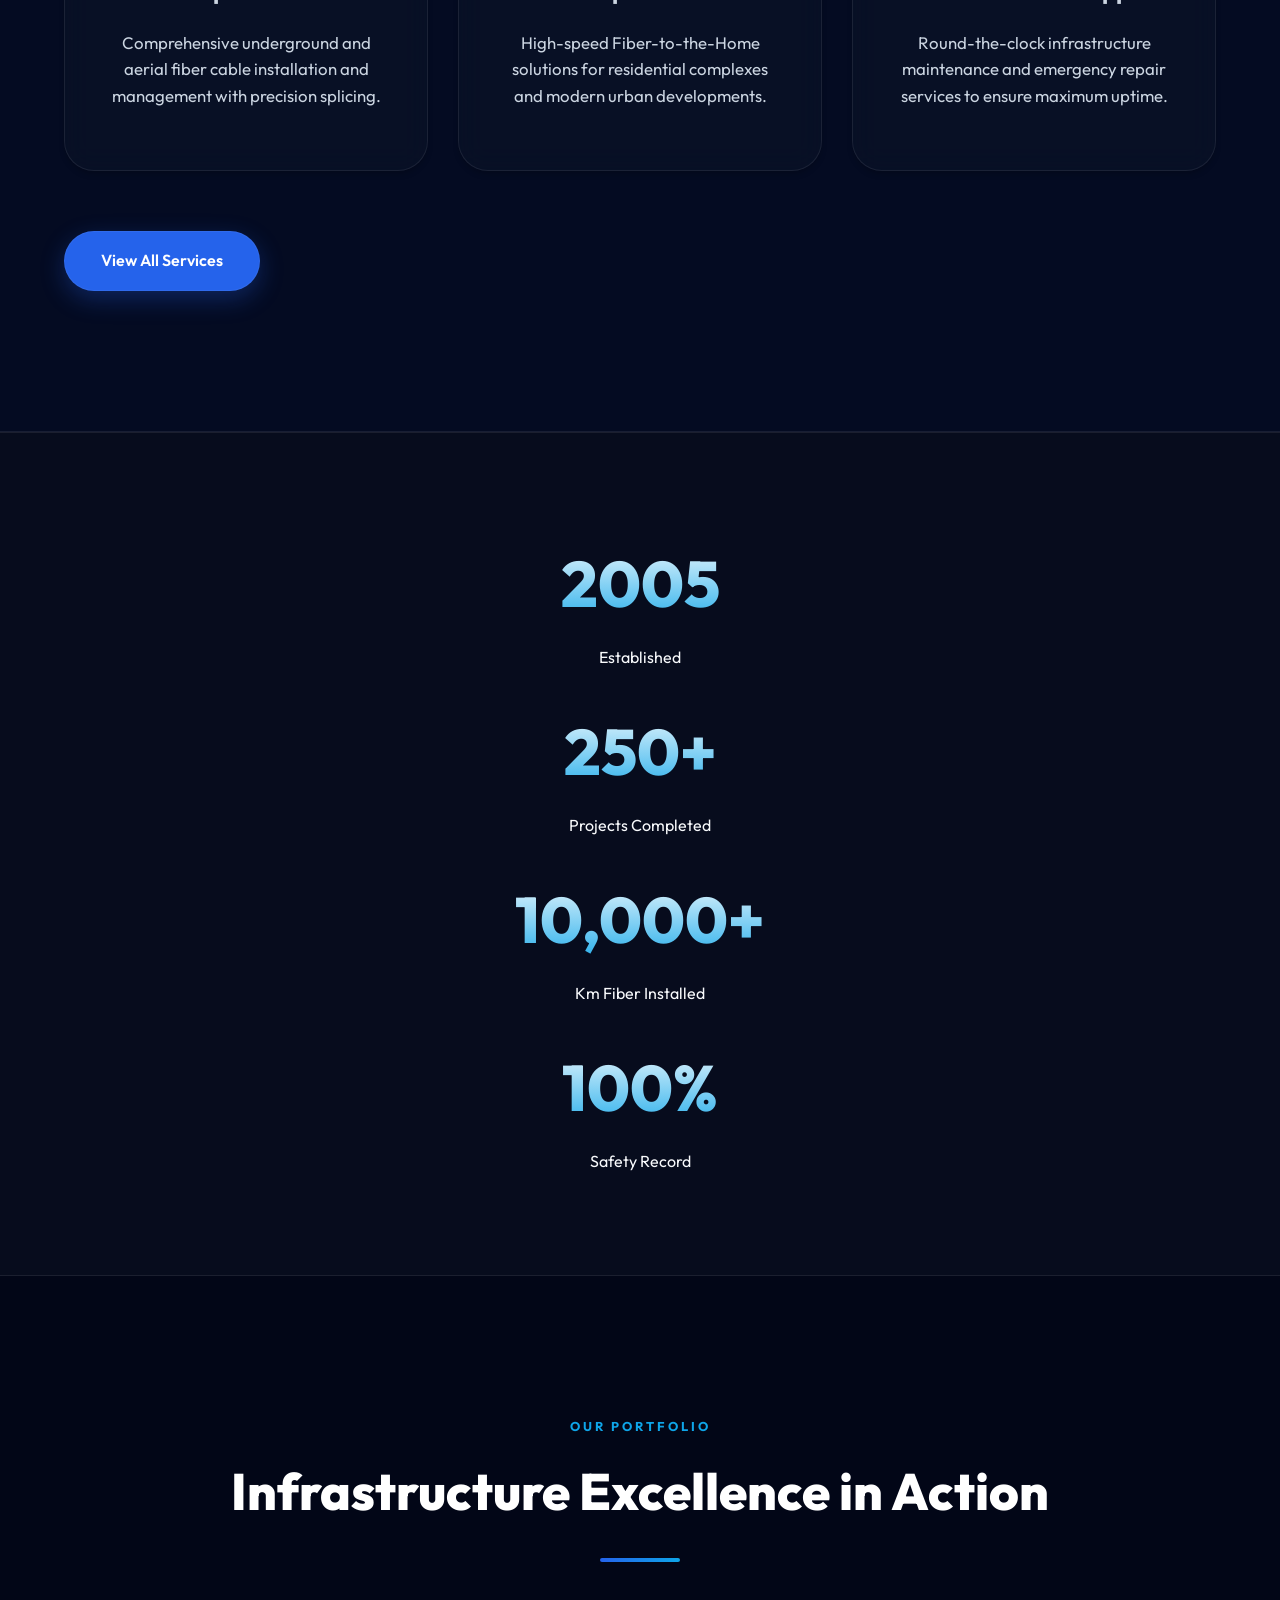
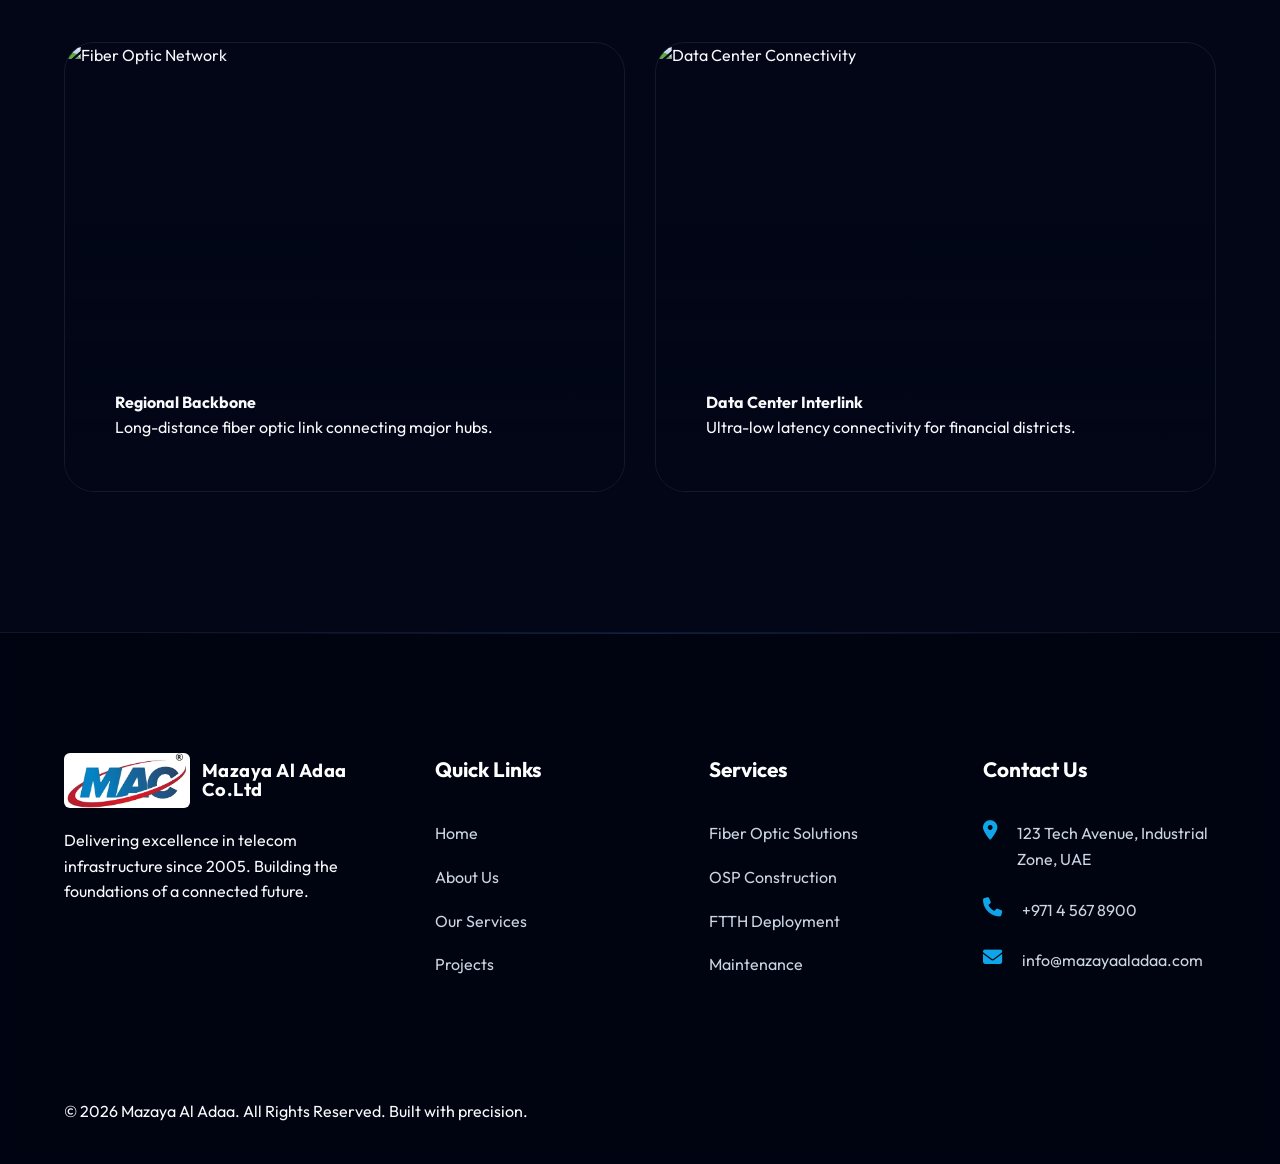
==== commit 4e09e772: "ourprincpls" ====
--- a/index.html
+++ b/index.html
@@ -103,31 +103,41 @@
             
             <!-- Right Side: Principle 3D Carousel Showcase -->
             <div class="principles-right" data-aos="fade-left">
-                <div class="principles-3d-carousel">
-                    <!-- Client Partnership Card -->
-                    <div class="principle-card-3d" data-index="0">
-                        <div class="service-card principle-card-inner">
-                            <i class="fas fa-users"></i>
-                            <h3>Client Partnership</h3>
-                            <p>We treat every client engagement as a long-term partnership — understanding goals, communicating proactively, and delivering beyond expectations.</p>
-                        </div>
-                    </div>
-                    <!-- Integrity Card -->
-                    <div class="principle-card-3d" data-index="1">
-                        <div class="service-card principle-card-inner">
-                            <i class="fas fa-handshake"></i>
-                            <h3>Integrity</h3>
-                            <p>We operate with complete transparency — with clients, partners, and within our teams. Every commitment we make is one we keep.</p>
-                        </div>
-                    </div>
-                    <!-- Technical Excellence Card -->
-                    <div class="principle-card-3d" data-index="2">
-                        <div class="service-card principle-card-inner">
-                            <i class="fas fa-microchip"></i>
-                            <h3>Technical Excellence</h3>
-                            <p>Engineering rigor and continuous improvement define our work. We adopt best practices and latest standards on every deployment.</p>
-                        </div>
-                    </div>
+                <div class="principles-carousel-wrapper">
+                    <button class="carousel-nav-btn prev-btn" id="principle-prev" aria-label="Previous Principle">
+                        <i class="fas fa-chevron-left"></i>
+                    </button>
+                    
+                    <div class="principles-3d-carousel">
+                        <!-- Client Partnership Card -->
+                        <div class="principle-card-3d" data-index="0">
+                            <div class="service-card principle-card-inner">
+                                <i class="fas fa-users"></i>
+                                <h3>Client Partnership</h3>
+                                <p>We treat every client engagement as a long-term partnership — understanding goals, communicating proactively, and delivering beyond expectations.</p>
+                            </div>
+                        </div>
+                        <!-- Integrity Card -->
+                        <div class="principle-card-3d" data-index="1">
+                            <div class="service-card principle-card-inner">
+                                <i class="fas fa-handshake"></i>
+                                <h3>Integrity</h3>
+                                <p>We operate with complete transparency — with clients, partners, and within our teams. Every commitment we make is one we keep.</p>
+                            </div>
+                        </div>
+                        <!-- Technical Excellence Card -->
+                        <div class="principle-card-3d" data-index="2">
+                            <div class="service-card principle-card-inner">
+                                <i class="fas fa-microchip"></i>
+                                <h3>Technical Excellence</h3>
+                                <p>Engineering rigor and continuous improvement define our work. We adopt best practices and latest standards on every deployment.</p>
+                            </div>
+                        </div>
+                    </div>
+
+                    <button class="carousel-nav-btn next-btn" id="principle-next" aria-label="Next Principle">
+                        <i class="fas fa-chevron-right"></i>
+                    </button>
                 </div>
             </div>
         </div>
--- a/style.css
+++ b/style.css
@@ -437,13 +437,8 @@
 .services-unified-box {
     display: grid;
     grid-template-columns: repeat(3, 1fr);
-    background: linear-gradient(135deg, rgba(15, 23, 42, 0.6) 0%, rgba(2, 6, 23, 0.4) 100%);
-    backdrop-filter: var(--glass-blur);
-    border: 1px solid rgba(14, 165, 233, 0.15);
-    border-radius: 32px;
-    box-shadow: 0 20px 50px rgba(0, 0, 0, 0.35), 0 0 40px rgba(14, 165, 233, 0.06);
+    gap: 30px;
     margin-top: 50px;
-    overflow: hidden;
     position: relative;
     z-index: 2;
 }
@@ -456,12 +451,12 @@
     align-items: center;
     text-align: center;
     transition: all 0.3s cubic-bezier(0.4, 0, 0.2, 1);
-    border-right: 1px solid rgba(255, 255, 255, 0.06);
+    background: rgba(15, 23, 42, 0.45);
+    backdrop-filter: var(--glass-blur);
+    border: 1px solid var(--glass-border);
+    border-radius: 30px;
+    box-shadow: var(--shadow-sm);
     overflow: hidden;
-}
-
-.service-column:last-child {
-    border-right: none;
 }
 
 /* Background numbers */
@@ -525,8 +520,10 @@
 
 /* Hover effects (300ms transition) */
 .service-column:hover {
-    background: rgba(14, 165, 233, 0.03); /* brighten only hovered column */
-    box-shadow: inset 0 0 30px rgba(14, 165, 233, 0.03);
+    transform: translateY(-8px);
+    background: rgba(15, 23, 42, 0.55);
+    border-color: rgba(14, 165, 233, 0.6);
+    box-shadow: 0 20px 40px rgba(0, 0, 0, 0.4), var(--neon-glow-accent);
 }
 
 .service-column:hover .service-icon-wrapper {
@@ -555,40 +552,27 @@
     .services-unified-box {
         grid-template-columns: repeat(2, 1fr);
         margin-top: 40px;
+        gap: 24px;
     }
     
     .services-unified-box .service-column {
-        border-right: 1px solid rgba(255, 255, 255, 0.06);
-        border-bottom: 1px solid rgba(255, 255, 255, 0.06);
         padding: 50px 35px;
-    }
-    
-    .services-unified-box .service-column:nth-child(2n) {
-        border-right: none;
     }
     
     .services-unified-box .service-column:nth-child(3) {
         grid-column: span 2;
-        border-bottom: none;
-        border-right: none;
     }
 }
 
 @media screen and (max-width: 768px) {
     .services-unified-box {
         grid-template-columns: 1fr;
-        border-radius: 28px;
+        gap: 20px;
     }
     
     .services-unified-box .service-column {
-        border-right: none !important;
-        border-bottom: 1px solid rgba(255, 255, 255, 0.06);
         grid-column: span 1 !important;
         padding: 45px 30px;
-    }
-    
-    .services-unified-box .service-column:last-child {
-        border-bottom: none;
     }
 }
 
@@ -620,6 +604,7 @@
     text-align: left;
     position: relative;
     z-index: 2;
+    margin-left: 15px;
 }
 
 .principles-left .title-line {
@@ -629,21 +614,71 @@
 .principles-right {
     position: relative;
     width: 100%;
-    height: 520px;
+    height: 500px;
     display: flex;
     justify-content: center;
     align-items: center;
     z-index: 2;
 }
 
-.principles-3d-carousel {
+.principles-carousel-wrapper {
     position: relative;
     width: 100%;
     height: 100%;
     display: flex;
     justify-content: center;
     align-items: center;
-    perspective: 1200px;
+}
+
+.carousel-nav-btn {
+    position: absolute;
+    top: 50%;
+    transform: translateY(-50%);
+    width: 50px;
+    height: 50px;
+    border-radius: 50%;
+    background: rgba(15, 23, 42, 0.75);
+    backdrop-filter: var(--glass-blur);
+    border: 1px solid rgba(14, 165, 233, 0.35);
+    color: var(--white);
+    font-size: 1.1rem;
+    display: flex;
+    align-items: center;
+    justify-content: center;
+    cursor: pointer;
+    z-index: 30;
+    transition: all 0.3s cubic-bezier(0.4, 0, 0.2, 1);
+    box-shadow: 0 8px 20px rgba(0, 0, 0, 0.4), 0 0 15px rgba(14, 165, 233, 0.15);
+}
+
+.carousel-nav-btn.prev-btn {
+    left: -20px;
+}
+
+.carousel-nav-btn.next-btn {
+    right: -20px;
+}
+
+.carousel-nav-btn:hover {
+    background: rgba(14, 165, 233, 0.25);
+    border-color: rgba(14, 165, 233, 0.8);
+    color: var(--accent);
+    box-shadow: 0 10px 25px rgba(2, 6, 23, 0.6), var(--neon-glow-accent);
+    transform: translateY(-50%) scale(1.12);
+}
+
+.carousel-nav-btn:active {
+    transform: translateY(-50%) scale(0.95);
+}
+
+.principles-3d-carousel {
+    position: relative;
+    width: 100%;
+    height: 100%;
+    display: flex;
+    justify-content: center;
+    align-items: center;
+    perspective: 1000px;
     transform-style: preserve-3d;
 }
 
@@ -651,49 +686,56 @@
     position: absolute;
     width: 320px;
     transform-style: preserve-3d;
-    transition: transform 1s cubic-bezier(0.4, 0, 0.2, 1), 
-                opacity 1s cubic-bezier(0.4, 0, 0.2, 1),
-                filter 1s cubic-bezier(0.4, 0, 0.2, 1),
-                z-index 1s step-end;
+    transition: transform 0.8s cubic-bezier(0.4, 0, 0.2, 1), 
+                opacity 0.8s cubic-bezier(0.4, 0, 0.2, 1),
+                filter 0.8s cubic-bezier(0.4, 0, 0.2, 1),
+                z-index 0.8s step-end;
+    cursor: pointer;
 }
 
 /* Front featured card */
 .principle-card-3d.card-front {
-    transform: translate3d(0, 0, 120px) scale(1.02);
+    transform: translate3d(0, 0, 100px) scale(1);
     opacity: 1;
     filter: blur(0);
     z-index: 10;
     pointer-events: auto;
-    transition: transform 1s cubic-bezier(0.4, 0, 0.2, 1), 
-                opacity 1s cubic-bezier(0.4, 0, 0.2, 1),
-                filter 1s cubic-bezier(0.4, 0, 0.2, 1),
+    transition: transform 0.8s cubic-bezier(0.4, 0, 0.2, 1), 
+                opacity 0.8s cubic-bezier(0.4, 0, 0.2, 1),
+                filter 0.8s cubic-bezier(0.4, 0, 0.2, 1),
                 z-index 0s;
 }
 
 /* Background left card */
 .principle-card-3d.card-left {
-    transform: translate3d(-260px, 0, -120px) scale(0.85) rotateY(18deg);
-    opacity: 0.55;
-    filter: blur(2px);
+    transform: translate3d(-230px, 0, -80px) scale(0.82) rotateY(15deg);
+    opacity: 0.6;
+    filter: blur(1.5px);
     z-index: 5;
-    pointer-events: none;
-    transition: transform 1s cubic-bezier(0.4, 0, 0.2, 1), 
-                opacity 1s cubic-bezier(0.4, 0, 0.2, 1),
-                filter 1s cubic-bezier(0.4, 0, 0.2, 1),
-                z-index 0s 0.2s; /* delay z-index reduction so it stays on top longer when moving to back */
+    pointer-events: auto;
+    transition: transform 0.8s cubic-bezier(0.4, 0, 0.2, 1), 
+                opacity 0.8s cubic-bezier(0.4, 0, 0.2, 1),
+                filter 0.8s cubic-bezier(0.4, 0, 0.2, 1),
+                z-index 0.8s step-start;
 }
 
 /* Background right card */
 .principle-card-3d.card-right {
-    transform: translate3d(260px, 0, -120px) scale(0.85) rotateY(-18deg);
-    opacity: 0.55;
-    filter: blur(2px);
+    transform: translate3d(230px, 0, -80px) scale(0.82) rotateY(-15deg);
+    opacity: 0.6;
+    filter: blur(1.5px);
     z-index: 5;
-    pointer-events: none;
-    transition: transform 1s cubic-bezier(0.4, 0, 0.2, 1), 
-                opacity 1s cubic-bezier(0.4, 0, 0.2, 1),
-                filter 1s cubic-bezier(0.4, 0, 0.2, 1),
-                z-index 0s 0.2s;
+    pointer-events: auto;
+    transition: transform 0.8s cubic-bezier(0.4, 0, 0.2, 1), 
+                opacity 0.8s cubic-bezier(0.4, 0, 0.2, 1),
+                filter 0.8s cubic-bezier(0.4, 0, 0.2, 1),
+                z-index 0.8s step-start;
+}
+
+.principle-card-3d.card-left:hover,
+.principle-card-3d.card-right:hover {
+    opacity: 0.85;
+    filter: blur(0px);
 }
 
 .principle-card-inner {
@@ -703,14 +745,14 @@
     backdrop-filter: var(--glass-blur);
     border: 1px solid var(--glass-border);
     box-shadow: var(--shadow-md);
-    transition: border-color 1s cubic-bezier(0.4, 0, 0.2, 1),
-                box-shadow 1s cubic-bezier(0.4, 0, 0.2, 1),
-                background-color 1s cubic-bezier(0.4, 0, 0.2, 1);
+    transition: border-color 0.8s cubic-bezier(0.4, 0, 0.2, 1),
+                box-shadow 0.8s cubic-bezier(0.4, 0, 0.2, 1),
+                background-color 0.8s cubic-bezier(0.4, 0, 0.2, 1);
 }
 
 /* Glow and background enhancement for front card */
 .principle-card-3d.card-front .principle-card-inner {
-    background: rgba(15, 23, 42, 0.7) !important;
+    background: rgba(15, 23, 42, 0.75) !important;
     border-color: rgba(14, 165, 233, 0.6) !important;
     box-shadow: 0 25px 50px rgba(2, 6, 23, 0.6), var(--neon-glow-accent) !important;
 }
@@ -725,7 +767,7 @@
 .principles-bg-decor {
     position: absolute;
     top: 50%;
-    left: -120px;
+    left: -20px;
     width: 600px;
     height: 600px;
     transform: translateY(-50%);
@@ -767,67 +809,105 @@
     transform: translateY(-50%);
 }
 
-/* Responsive adjustments */
+/* Responsive adjustments for 3D Carousel */
+@media screen and (max-width: 1200px) {
+    .principle-card-3d {
+        width: 290px;
+    }
+    .principle-card-3d.card-left {
+        transform: translate3d(-180px, 0, -60px) scale(0.82) rotateY(12deg);
+    }
+    .principle-card-3d.card-right {
+        transform: translate3d(180px, 0, -60px) scale(0.82) rotateY(-12deg);
+    }
+    .carousel-nav-btn.prev-btn {
+        left: -10px;
+    }
+    .carousel-nav-btn.next-btn {
+        right: -10px;
+    }
+}
+
 @media screen and (max-width: 1024px) {
     .principles-container {
         grid-template-columns: 1fr;
-        gap: 60px; /* Stack layout on tablet/mobile */
+        gap: 40px;
         padding: 0 20px;
     }
-    
     .principles-left {
         min-height: auto;
         justify-content: flex-start;
     }
-    
     .principles-bg-decor {
-        left: -50px;
+        left: 0;
         width: 500px;
         height: 500px;
     }
-    
-    /* Center circle layout under heading on tablet */
     .principles-right {
-        height: 520px;
+        height: 460px;
         width: 100%;
     }
+    .carousel-nav-btn.prev-btn {
+        left: 10px;
+    }
+    .carousel-nav-btn.next-btn {
+        right: 10px;
+    }
 }
 
 @media screen and (max-width: 768px) {
-    /* Mobile - stack all cards vertically, disable orbit rotation */
     .principles-right {
-        height: auto;
-        width: 100%;
-        display: block;
-        margin-top: 40px;
-    }
-    
-    .principles-3d-carousel {
-        position: relative;
-        width: 100%;
-        height: auto;
-        display: flex;
-        flex-direction: column;
-        gap: 24px;
-        perspective: none;
-        transform-style: flat;
-    }
-    
-    .principles-3d-carousel .principle-card-3d {
-        position: relative;
-        width: 100%;
-        transform: none !important;
-        opacity: 1 !important;
-        filter: none !important;
-        z-index: 1 !important;
-        pointer-events: auto !important;
-    }
-    
-    .principles-3d-carousel .principle-card-3d .principle-card-inner {
-        padding: 40px 30px !important;
-        background: rgba(15, 23, 42, 0.55) !important;
-        border-color: var(--glass-border) !important;
-        box-shadow: var(--shadow-md) !important;
+        height: 440px;
+    }
+    .principle-card-3d {
+        width: 270px;
+    }
+    .principle-card-3d.card-left {
+        transform: translate3d(-130px, 0, -50px) scale(0.78) rotateY(10deg);
+        opacity: 0.6;
+    }
+    .principle-card-3d.card-right {
+        transform: translate3d(130px, 0, -50px) scale(0.78) rotateY(-10deg);
+        opacity: 0.6;
+    }
+    .carousel-nav-btn {
+        width: 44px;
+        height: 44px;
+        font-size: 1rem;
+    }
+    .carousel-nav-btn.prev-btn {
+        left: 5px;
+    }
+    .carousel-nav-btn.next-btn {
+        right: 5px;
+    }
+}
+
+@media screen and (max-width: 480px) {
+    .principles-right {
+        height: 420px;
+    }
+    .principle-card-3d {
+        width: 240px;
+    }
+    .principle-card-3d.card-left {
+        transform: translate3d(-95px, 0, -40px) scale(0.75) rotateY(8deg);
+        opacity: 0.55;
+    }
+    .principle-card-3d.card-right {
+        transform: translate3d(95px, 0, -40px) scale(0.75) rotateY(-8deg);
+        opacity: 0.55;
+    }
+    .carousel-nav-btn {
+        width: 40px;
+        height: 40px;
+        font-size: 0.9rem;
+    }
+    .carousel-nav-btn.prev-btn {
+        left: 0px;
+    }
+    .carousel-nav-btn.next-btn {
+        right: 0px;
     }
 }
 
@@ -1226,10 +1306,10 @@
 }
 
 .team-card:hover {
-    transform: translateY(-8px);
-    border-color: rgba(14, 165, 233, 0.6);
-    background: rgba(15, 23, 42, 0.55);
-    box-shadow: 0 20px 40px rgba(0, 0, 0, 0.4), var(--neon-glow-accent);
+    transform: translateY(-12px) scale(1.03);
+    border-color: rgba(14, 165, 233, 0.65);
+    background: rgba(15, 23, 42, 0.65) !important;
+    box-shadow: 0 25px 50px rgba(0, 0, 0, 0.5), var(--neon-glow-accent);
 }
 
 .team-img {
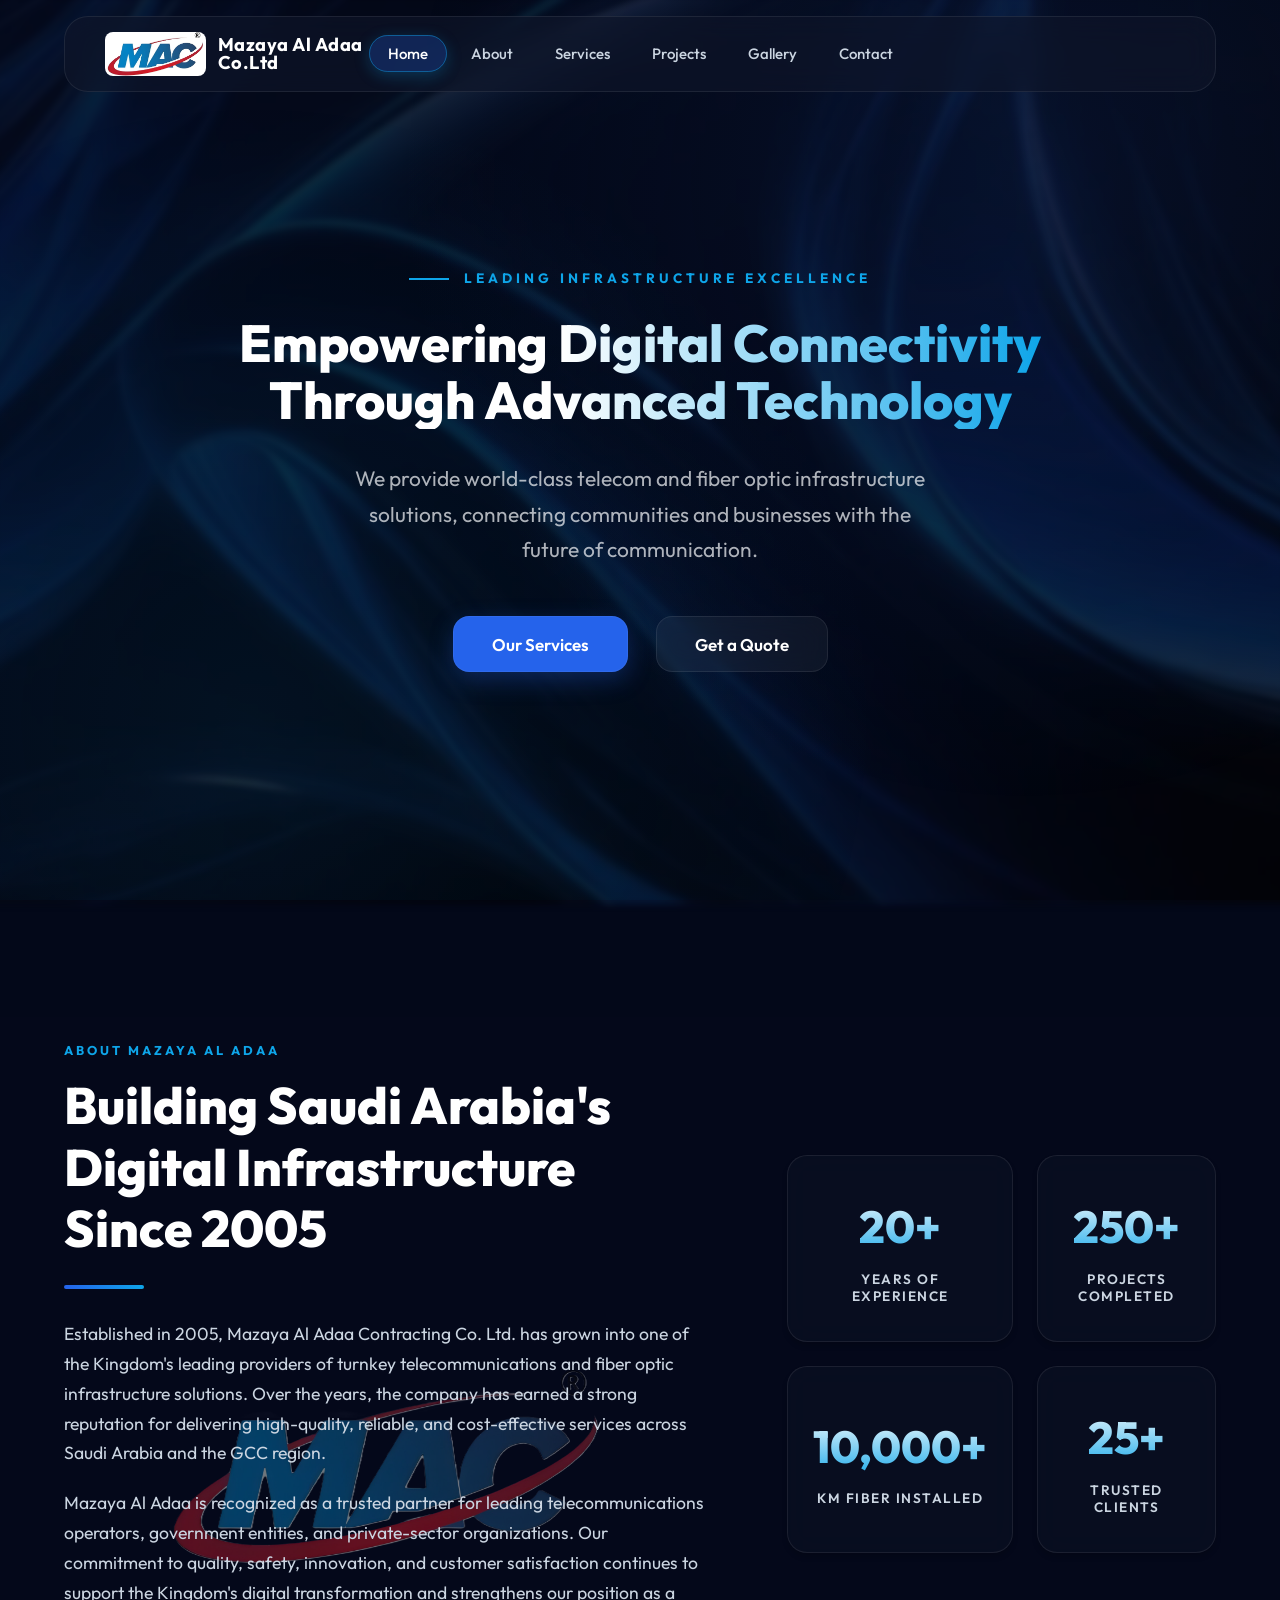
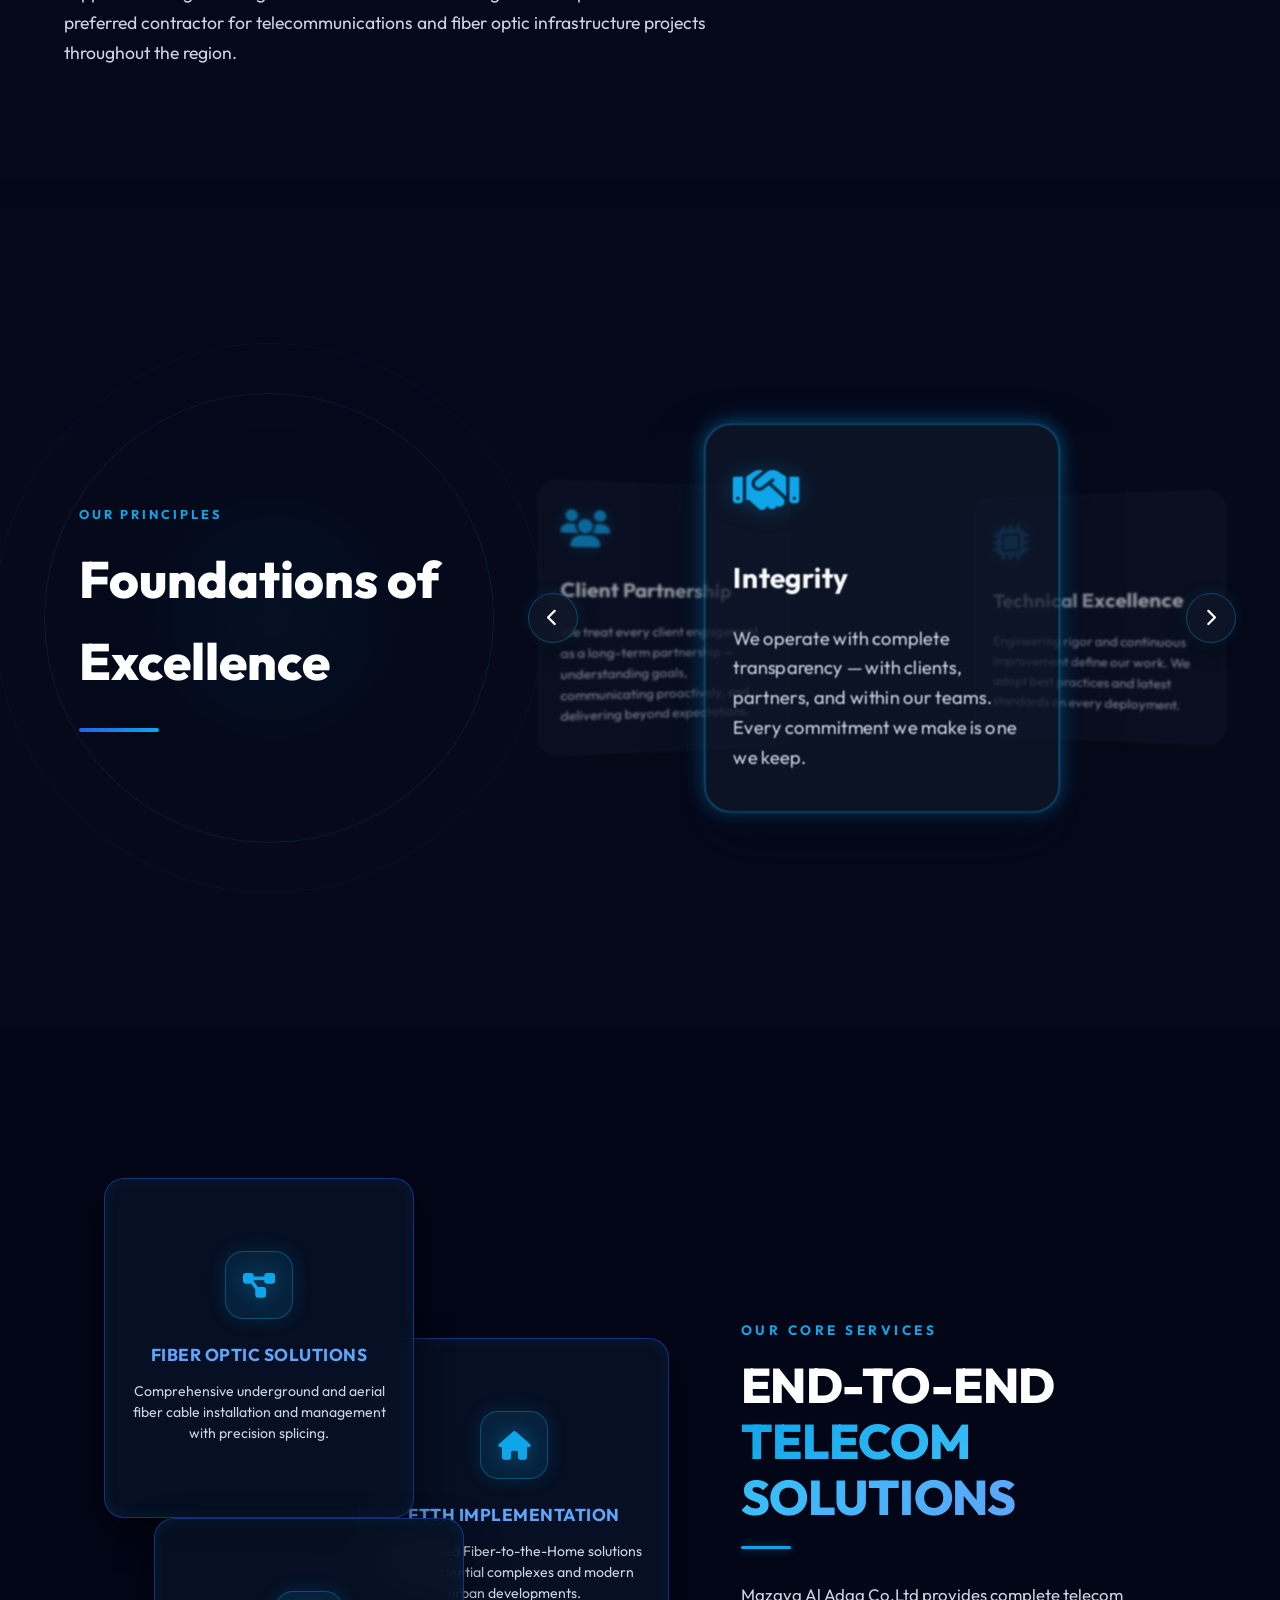
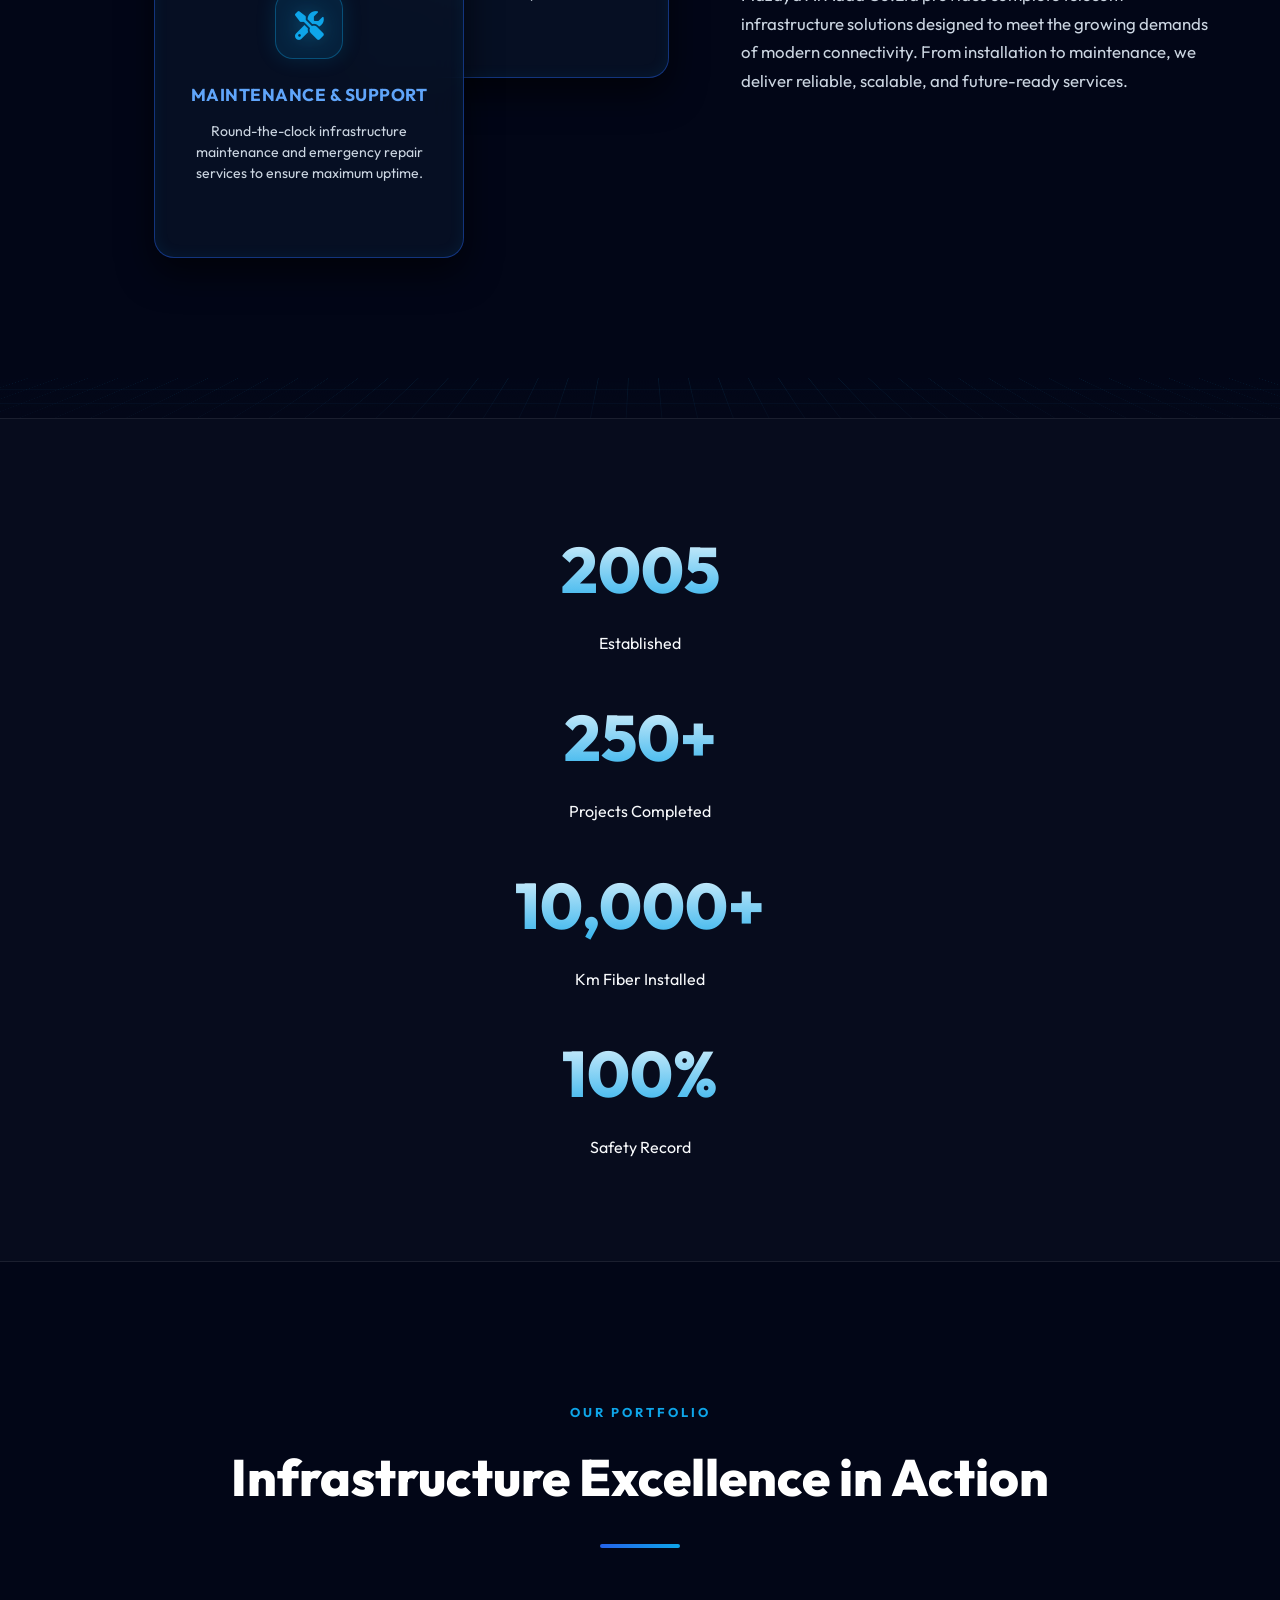
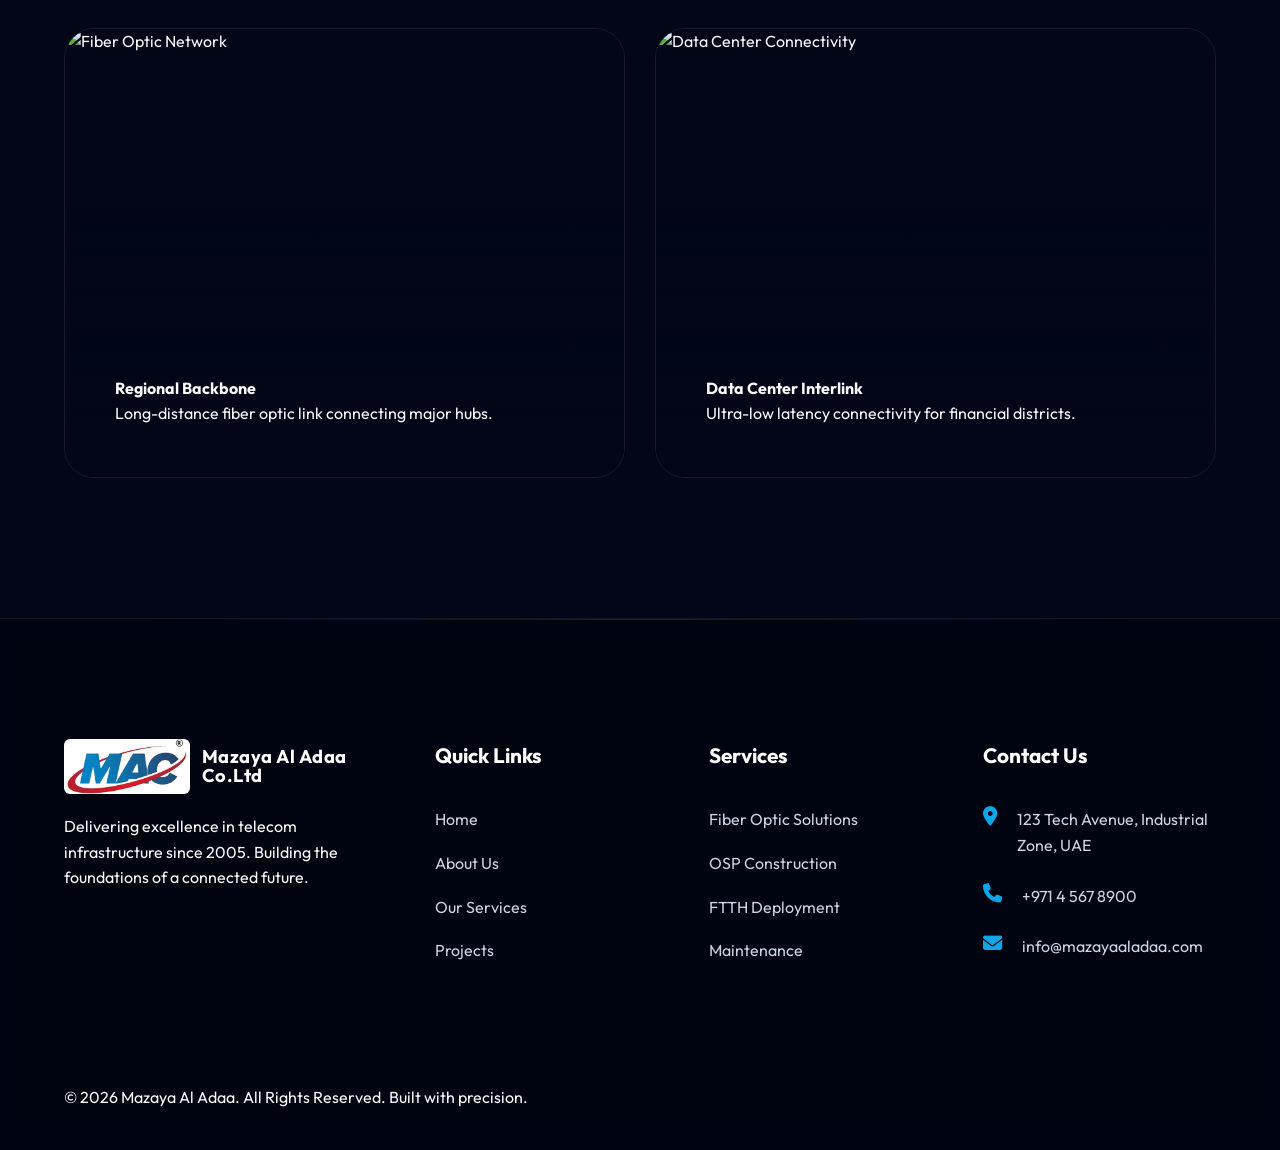
==== commit 1110fa8c: "imges" ====
--- a/index.html
+++ b/index.html
@@ -144,46 +144,47 @@
     </section>
 
     <!-- Services Overview -->
-    <section class="services-overview" style="background: rgba(30, 58, 138, 0.1); border-top: 1px solid var(--glass-border); border-bottom: 1px solid var(--glass-border);">
-        <div class="container text-center">
-            <div class="section-header" data-aos="fade-up">
-                <span class="section-tag">OUR CORE SERVICES</span>
-                <h2 class="section-title">End-to-End Telecom Solutions</h2>
-                <div class="title-line"></div>
+    <section class="services-overview">
+        <div class="container services-asymmetric-grid">
+            <!-- Left Column: 3 Staggered Cards Stage (Exact Reference Arrangement) -->
+            <div class="services-staggered-stage" data-aos="fade-right">
+                <!-- Card 1: Fiber Optic Solutions (Top-Left) -->
+                <div class="staggered-card card-fiber">
+                    <div class="staggered-icon-wrapper">
+                        <i class="fas fa-project-diagram"></i>
+                    </div>
+                    <h3>FIBER OPTIC SOLUTIONS</h3>
+                    <p>Comprehensive underground and aerial fiber cable installation and management with precision splicing.</p>
+                </div>
+                
+                <!-- Card 2: FTTH Implementation (Center-Right) -->
+                <div class="staggered-card card-ftth">
+                    <div class="staggered-icon-wrapper">
+                        <i class="fas fa-home"></i>
+                    </div>
+                    <h3>FTTH IMPLEMENTATION</h3>
+                    <p>High-speed Fiber-to-the-Home solutions for residential complexes and modern urban developments.</p>
+                </div>
+                
+                <!-- Card 3: Maintenance & Support (Bottom-Left) -->
+                <div class="staggered-card card-maintenance">
+                    <div class="staggered-icon-wrapper">
+                        <i class="fas fa-tools"></i>
+                    </div>
+                    <h3>MAINTENANCE & SUPPORT</h3>
+                    <p>Round-the-clock infrastructure maintenance and emergency repair services to ensure maximum uptime.</p>
+                </div>
             </div>
             
-            <!-- Unified Services Box -->
-            <div class="services-unified-box" data-aos="fade-up">
-                <!-- Column 1 -->
-                <div class="service-column">
-                    <span class="column-bg-num">01</span>
-                    <div class="service-icon-wrapper">
-                        <i class="fas fa-project-diagram"></i>
-                    </div>
-                    <h3>Fiber Optic Solutions</h3>
-                    <p>Comprehensive underground and aerial fiber cable installation and management with precision splicing.</p>
-                </div>
-                <!-- Column 2 -->
-                <div class="service-column">
-                    <span class="column-bg-num">02</span>
-                    <div class="service-icon-wrapper">
-                        <i class="fas fa-home"></i>
-                    </div>
-                    <h3>FTTH Implementation</h3>
-                    <p>High-speed Fiber-to-the-Home solutions for residential complexes and modern urban developments.</p>
-                </div>
-                <!-- Column 3 -->
-                <div class="service-column">
-                    <span class="column-bg-num">03</span>
-                    <div class="service-icon-wrapper">
-                        <i class="fas fa-tools"></i>
-                    </div>
-                    <h3>Maintenance & Support</h3>
-                    <p>Round-the-clock infrastructure maintenance and emergency repair services to ensure maximum uptime.</p>
-                </div>
-            </div>
-            
-            <a href="services.html" class="btn btn-primary" style="margin-top: 60px;">View All Services</a>
+            <!-- Right Column: Section Header & Description (Vertically Centered) -->
+            <div class="services-content-right" data-aos="fade-left">
+                <span class="services-tag-subtitle">OUR CORE SERVICES</span>
+                <h2 class="services-main-title">END-TO-END<br><span class="highlight-text">TELECOM SOLUTIONS</span></h2>
+                <div class="services-accent-line"></div>
+                <p class="services-description">
+                    Mazaya Al Adaa Co.Ltd provides complete telecom infrastructure solutions designed to meet the growing demands of modern connectivity. From installation to maintenance, we deliver reliable, scalable, and future-ready services.
+                </p>
+            </div>
         </div>
     </section>
 
--- a/style.css
+++ b/style.css
@@ -433,146 +433,271 @@
     z-index: 1;
 }
 
-/* Telecom Solutions Unified Redesign */
-.services-unified-box {
+/* Telecom Solutions Asymmetrical Redesign */
+.services-overview {
+    padding: 110px 0 140px 0;
+    position: relative;
+    background: transparent;
+    overflow: hidden;
+}
+
+/* 3D Wireframe Grid Floor Effect at bottom (Matching Reference Image) */
+.services-overview::after {
+    content: '';
+    position: absolute;
+    bottom: -30px;
+    left: -20%;
+    width: 140%;
+    height: 220px;
+    background: 
+        linear-gradient(to top, rgba(2, 6, 23, 0.95) 0%, rgba(2, 6, 23, 0.4) 60%, transparent 100%),
+        repeating-linear-gradient(90deg, rgba(14, 165, 233, 0.15) 0px, rgba(14, 165, 233, 0.15) 1px, transparent 1px, transparent 40px),
+        repeating-linear-gradient(0deg, rgba(14, 165, 233, 0.15) 0px, rgba(14, 165, 233, 0.15) 1px, transparent 1px, transparent 25px);
+    transform: perspective(600px) rotateX(65deg);
+    transform-origin: bottom center;
+    pointer-events: none;
+    z-index: 1;
+    opacity: 0.7;
+}
+
+.services-asymmetric-grid {
     display: grid;
-    grid-template-columns: repeat(3, 1fr);
-    gap: 30px;
-    margin-top: 50px;
+    grid-template-columns: 57% 43%;
+    gap: 0;
+    align-items: center;
     position: relative;
     z-index: 2;
-}
-
-.service-column {
-    position: relative;
-    padding: 60px 45px;
+    max-width: 1380px;
+}
+
+/* Left Column Stage (57% width) */
+.services-staggered-stage {
+    position: relative;
+    width: 100%;
+    max-width: 660px;
+    height: 740px;
+    margin: 0;
+}
+
+.staggered-card {
+    position: absolute;
+    width: 310px;
+    height: 340px;
+    padding: 34px 24px;
+    background: rgba(8, 18, 38, 0.85);
+    backdrop-filter: blur(16px);
+    -webkit-backdrop-filter: blur(16px);
+    border: 1.5px solid rgba(37, 99, 235, 0.45);
+    border-radius: 20px;
     display: flex;
     flex-direction: column;
     align-items: center;
+    justify-content: center;
     text-align: center;
-    transition: all 0.3s cubic-bezier(0.4, 0, 0.2, 1);
-    background: rgba(15, 23, 42, 0.45);
-    backdrop-filter: var(--glass-blur);
-    border: 1px solid var(--glass-border);
-    border-radius: 30px;
-    box-shadow: var(--shadow-sm);
-    overflow: hidden;
-}
-
-/* Background numbers */
-.service-column .column-bg-num {
-    position: absolute;
-    top: 25px;
-    right: 35px;
-    font-size: 7.5rem;
+    box-shadow: 0 15px 35px rgba(0, 0, 0, 0.6), inset 0 0 15px rgba(14, 165, 233, 0.08);
+    transition: transform 0.4s cubic-bezier(0.4, 0, 0.2, 1), box-shadow 0.4s ease, border-color 0.4s ease;
+}
+
+/* Reference Image Layering & Placement (Card 2 Tucked Behind Cards 1 & 3) */
+.staggered-card.card-fiber {
+    top: 40px;
+    left: 40px;
+    z-index: 10;
+}
+
+.staggered-card.card-ftth {
+    top: 200px;
+    left: 295px;
+    z-index: 5;
+}
+
+.staggered-card.card-maintenance {
+    top: 380px;
+    left: 90px;
+    z-index: 10;
+}
+
+/* Icon Container inside Cards */
+.staggered-icon-wrapper {
+    width: 68px;
+    height: 68px;
+    background: rgba(14, 165, 233, 0.12);
+    border: 1.5px solid rgba(14, 165, 233, 0.35);
+    border-radius: 18px;
+    display: flex;
+    justify-content: center;
+    align-items: center;
+    margin-bottom: 22px;
+    box-shadow: 0 0 20px rgba(14, 165, 233, 0.15);
+    transition: all 0.4s cubic-bezier(0.4, 0, 0.2, 1);
+}
+
+.staggered-icon-wrapper i {
+    font-size: 1.8rem;
+    color: var(--accent);
+    filter: drop-shadow(0 0 10px rgba(14, 165, 233, 0.4));
+    transition: all 0.3s ease;
+}
+
+.staggered-card h3 {
+    font-size: 1.08rem;
+    font-weight: 700;
+    color: var(--primary-light);
+    letter-spacing: 0.5px;
+    margin-bottom: 12px;
+    text-transform: uppercase;
+    transition: all 0.3s ease;
+}
+
+.staggered-card p {
+    font-size: 0.88rem;
+    line-height: 1.5;
+    color: var(--text-muted);
+    transition: all 0.3s ease;
+}
+
+/* Soft Hover Animations */
+.staggered-card:hover {
+    transform: translateY(-6px) scale(1.02);
+    background: rgba(15, 28, 56, 0.9);
+    border-color: rgba(14, 165, 233, 0.8);
+    box-shadow: 0 22px 45px rgba(0, 0, 0, 0.7), 0 0 25px rgba(14, 165, 233, 0.4);
+    z-index: 20;
+}
+
+.staggered-card:hover .staggered-icon-wrapper {
+    background: rgba(14, 165, 233, 0.22);
+    border-color: rgba(14, 165, 233, 0.65);
+    box-shadow: 0 0 25px rgba(14, 165, 233, 0.45);
+    transform: scale(1.08);
+}
+
+.staggered-card:hover .staggered-icon-wrapper i {
+    color: var(--white);
+    filter: drop-shadow(0 0 15px rgba(14, 165, 233, 0.85));
+}
+
+.staggered-card:hover h3 {
+    color: var(--white);
+}
+
+/* Right Column Content Styling (43% width) */
+.services-content-right {
+    display: flex;
+    flex-direction: column;
+    align-items: flex-start;
+    text-align: left;
+    padding-left: 20px;
+}
+
+.services-tag-subtitle {
+    color: var(--accent);
+    font-weight: 700;
+    text-transform: uppercase;
+    letter-spacing: 3.5px;
+    font-size: 0.85rem;
+    margin-bottom: 16px;
+    display: block;
+}
+
+.services-main-title {
+    font-size: clamp(2.3rem, 3.8vw, 3.2rem);
     font-weight: 800;
-    color: var(--accent);
-    opacity: 0.06; /* 5-8% opacity */
-    line-height: 1;
-    user-select: none;
-    z-index: 1;
-    pointer-events: none;
-    transition: all 0.3s ease;
-}
-
-/* Rounded square containers for icons */
-.service-column .service-icon-wrapper {
-    width: 80px;
-    height: 80px;
-    background: rgba(14, 165, 233, 0.06);
-    border: 1px solid rgba(14, 165, 233, 0.20);
-    border-radius: 20px;
-    display: flex;
-    justify-content: center;
-    align-items: center;
-    margin-bottom: 35px;
-    box-shadow: 0 0 20px rgba(14, 165, 233, 0.08);
-    position: relative;
-    z-index: 2;
-    transition: all 0.3s cubic-bezier(0.4, 0, 0.2, 1);
-}
-
-.service-column .service-icon-wrapper i {
-    font-size: 2.2rem;
-    color: var(--accent);
-    filter: drop-shadow(0 0 10px rgba(14, 165, 233, 0.3));
-    transition: all 0.3s ease;
-}
-
-.service-column h3 {
-    margin-bottom: 20px;
-    font-size: 1.5rem;
-    font-weight: 700;
+    line-height: 1.15;
+    color: var(--white);
+    text-transform: uppercase;
+    letter-spacing: -0.5px;
+}
+
+.services-main-title .highlight-text {
+    background: linear-gradient(135deg, var(--accent) 0%, #38bdf8 50%, var(--primary-light) 100%);
+    -webkit-background-clip: text;
+    -webkit-text-fill-color: transparent;
+}
+
+.services-accent-line {
+    width: 50px;
+    height: 3.5px;
+    background: var(--accent);
+    border-radius: 2px;
+    margin: 20px 0 32px 0;
+    box-shadow: 0 0 10px rgba(14, 165, 233, 0.5);
+}
+
+.services-description {
+    font-size: 1.05rem;
+    line-height: 1.7;
     color: var(--text-muted);
-    position: relative;
-    z-index: 2;
-    transition: all 0.3s ease;
-}
-
-.service-column p {
-    color: var(--text-muted);
-    font-size: 1.05rem;
-    line-height: 1.6;
-    position: relative;
-    z-index: 2;
-    transition: all 0.3s ease;
-}
-
-/* Hover effects (300ms transition) */
-.service-column:hover {
-    transform: translateY(-8px);
-    background: rgba(15, 23, 42, 0.55);
-    border-color: rgba(14, 165, 233, 0.6);
-    box-shadow: 0 20px 40px rgba(0, 0, 0, 0.4), var(--neon-glow-accent);
-}
-
-.service-column:hover .service-icon-wrapper {
-    background: rgba(14, 165, 233, 0.12);
-    border-color: rgba(14, 165, 233, 0.5);
-    box-shadow: 0 0 30px rgba(14, 165, 233, 0.25);
-    transform: scale(1.08); /* icon wrapper slightly scales */
-}
-
-.service-column:hover .service-icon-wrapper i {
-    color: var(--white);
-    filter: drop-shadow(0 0 15px rgba(14, 165, 233, 0.6));
-}
-
-.service-column:hover h3 {
-    color: var(--white); /* title changes to bright white */
-}
-
-.service-column:hover .column-bg-num {
-    opacity: 0.12; /* slightly increases visibility */
-    transform: scale(1.05);
-}
-
-/* Responsive adjustments */
-@media screen and (max-width: 1024px) {
-    .services-unified-box {
+    max-width: 480px;
+}
+
+/* Responsive Media Queries for Tablet/Mobile */
+@media screen and (max-width: 1280px) {
+    .services-asymmetric-grid {
+        grid-template-columns: 57% 43%;
+    }
+    
+    .services-staggered-stage {
+        transform: scale(0.92);
+        transform-origin: left center;
+    }
+}
+
+@media screen and (max-width: 992px) {
+    .services-asymmetric-grid {
+        grid-template-columns: 1fr;
+        gap: 40px;
+    }
+    
+    .services-content-right {
+        order: -1;
+        align-items: center;
+        text-align: center;
+        padding-left: 0;
+    }
+    
+    .services-accent-line {
+        margin: 20px auto 28px auto;
+    }
+    
+    .services-description {
+        max-width: 700px;
+    }
+    
+    .services-staggered-stage {
+        height: auto;
+        max-width: 100%;
+        transform: none;
+        display: grid;
         grid-template-columns: repeat(2, 1fr);
-        margin-top: 40px;
         gap: 24px;
     }
     
-    .services-unified-box .service-column {
-        padding: 50px 35px;
+    .staggered-card {
+        position: relative !important;
+        top: auto !important;
+        left: auto !important;
+        width: 100% !important;
+        height: auto !important;
+        min-height: 280px;
     }
     
-    .services-unified-box .service-column:nth-child(3) {
+    .staggered-card.card-maintenance {
         grid-column: span 2;
     }
 }
 
-@media screen and (max-width: 768px) {
-    .services-unified-box {
+@media screen and (max-width: 640px) {
+    .services-staggered-stage {
         grid-template-columns: 1fr;
-        gap: 20px;
     }
     
-    .services-unified-box .service-column {
-        grid-column: span 1 !important;
-        padding: 45px 30px;
+    .staggered-card.card-maintenance {
+        grid-column: span 1;
+    }
+    
+    .services-main-title {
+        font-size: 2rem;
     }
 }
 
@@ -1480,6 +1605,18 @@
     transition: transform 0.8s cubic-bezier(0.4, 0, 0.2, 1);
 }
 
+.project-img.contains-logo {
+    background: #ffffff;
+    display: flex;
+    align-items: center;
+    justify-content: center;
+    padding: 30px;
+}
+
+.project-img.contains-logo img {
+    object-fit: contain;
+}
+
 .project-item:hover .project-img img {
     transform: scale(1.08);
 }
@@ -1511,6 +1648,16 @@
 
 .project-location i, .project-client i {
     color: var(--accent);
+}
+
+.project-client-logo {
+    height: 26px;
+    width: auto;
+    object-fit: contain;
+    background: #ffffff;
+    padding: 3px 8px;
+    border-radius: 6px;
+    margin-left: auto;
 }
 
 .project-location {
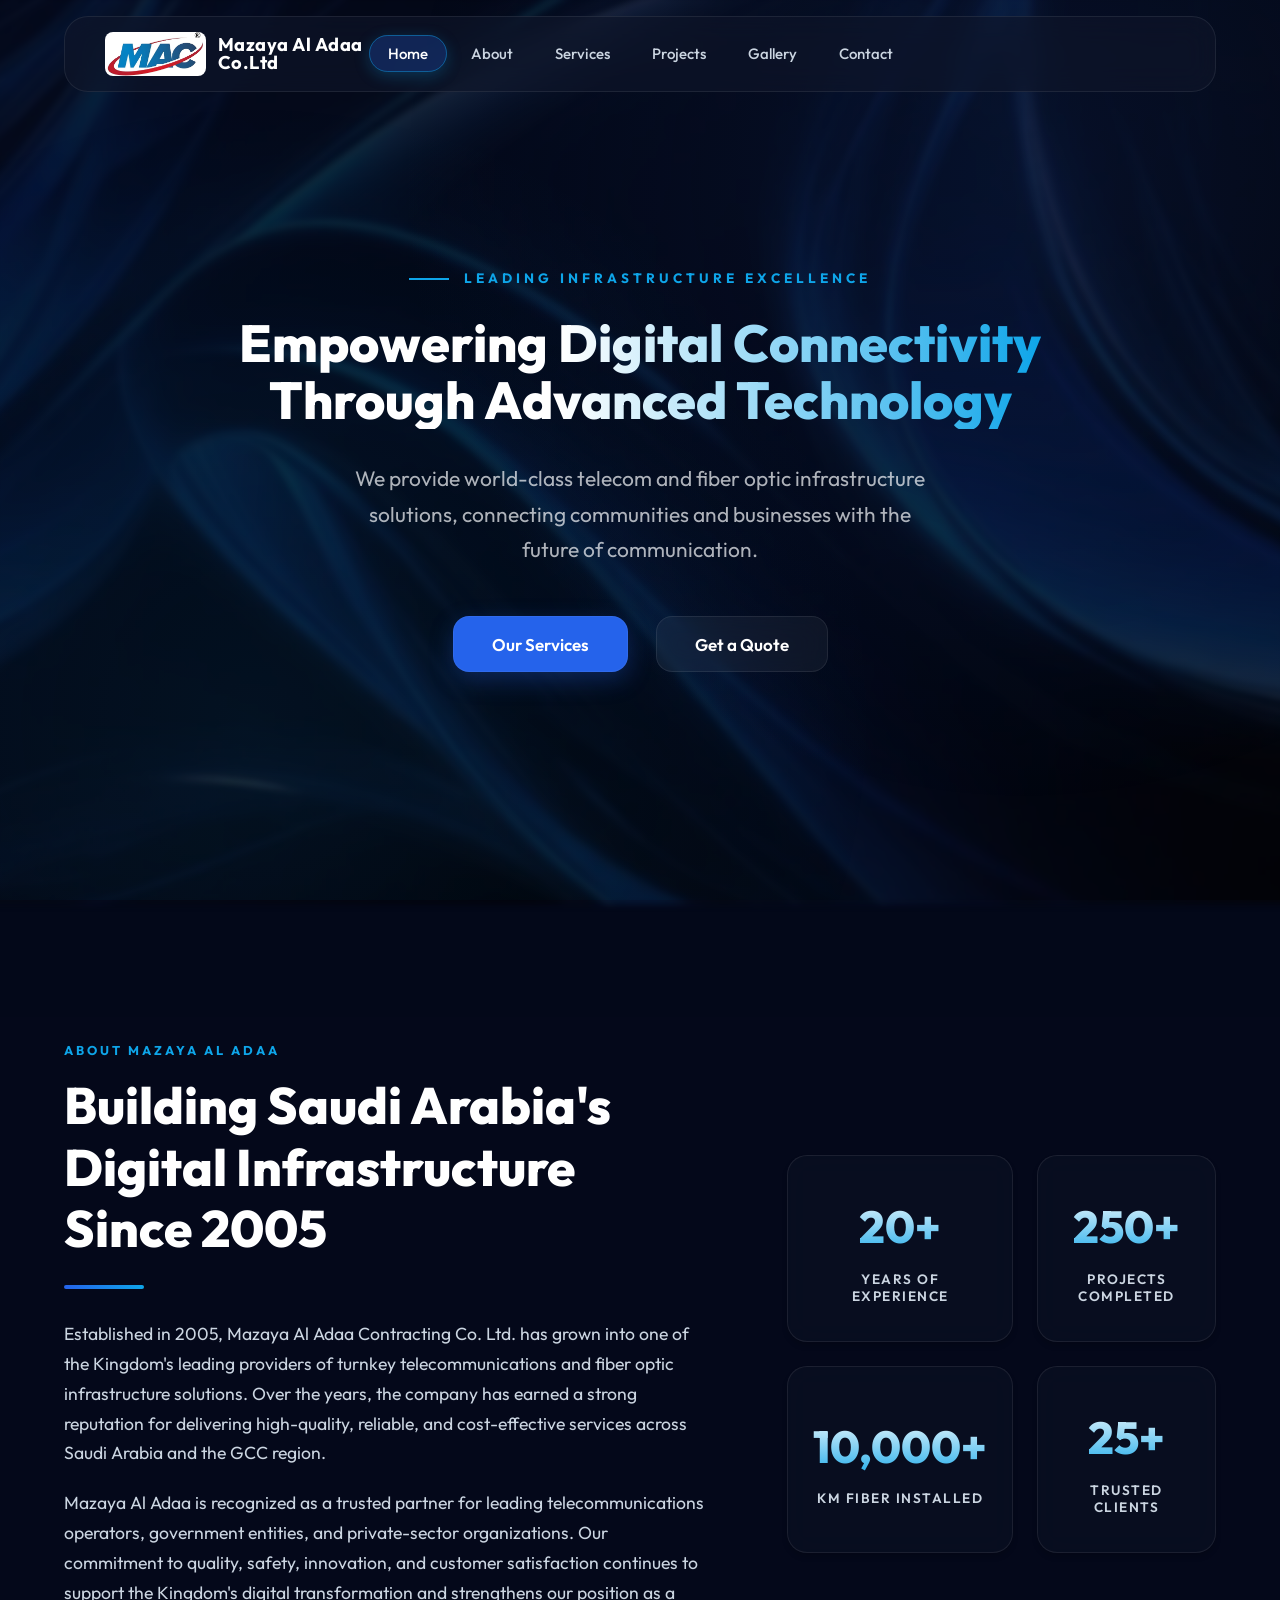
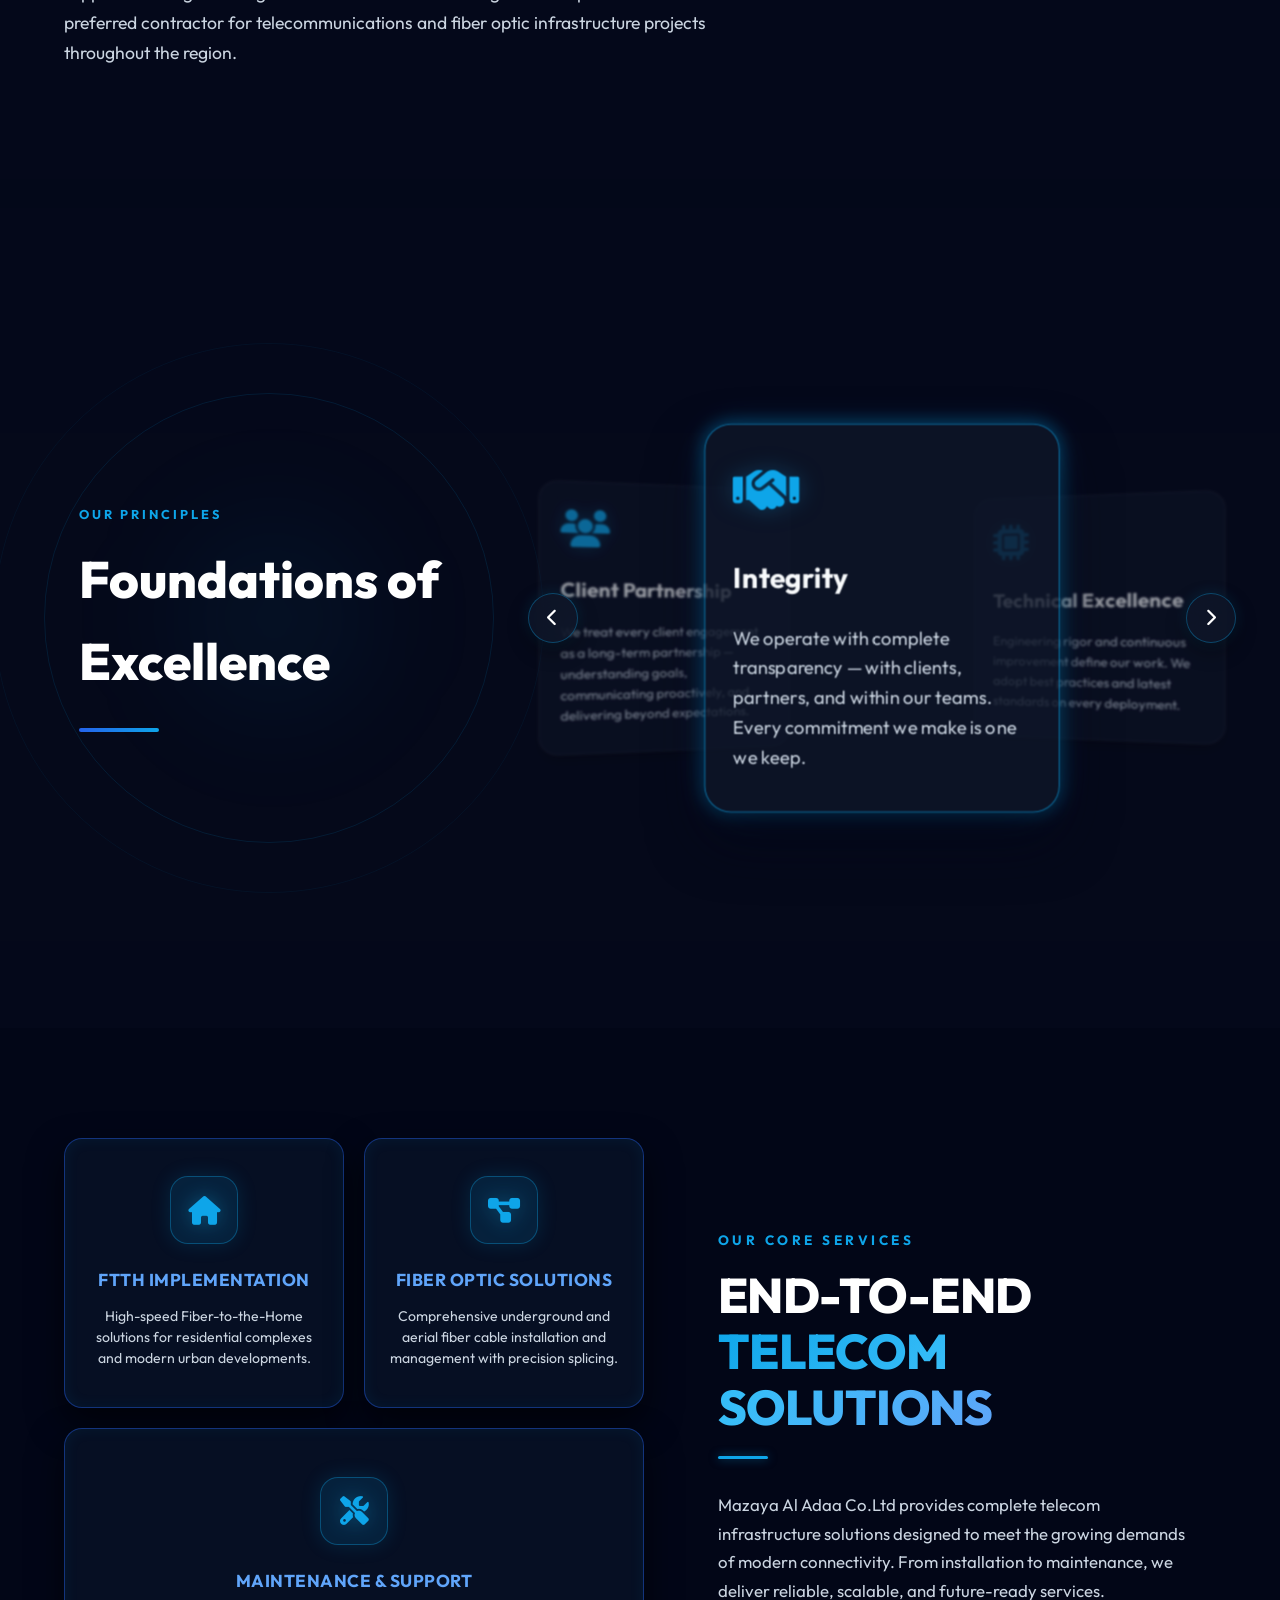
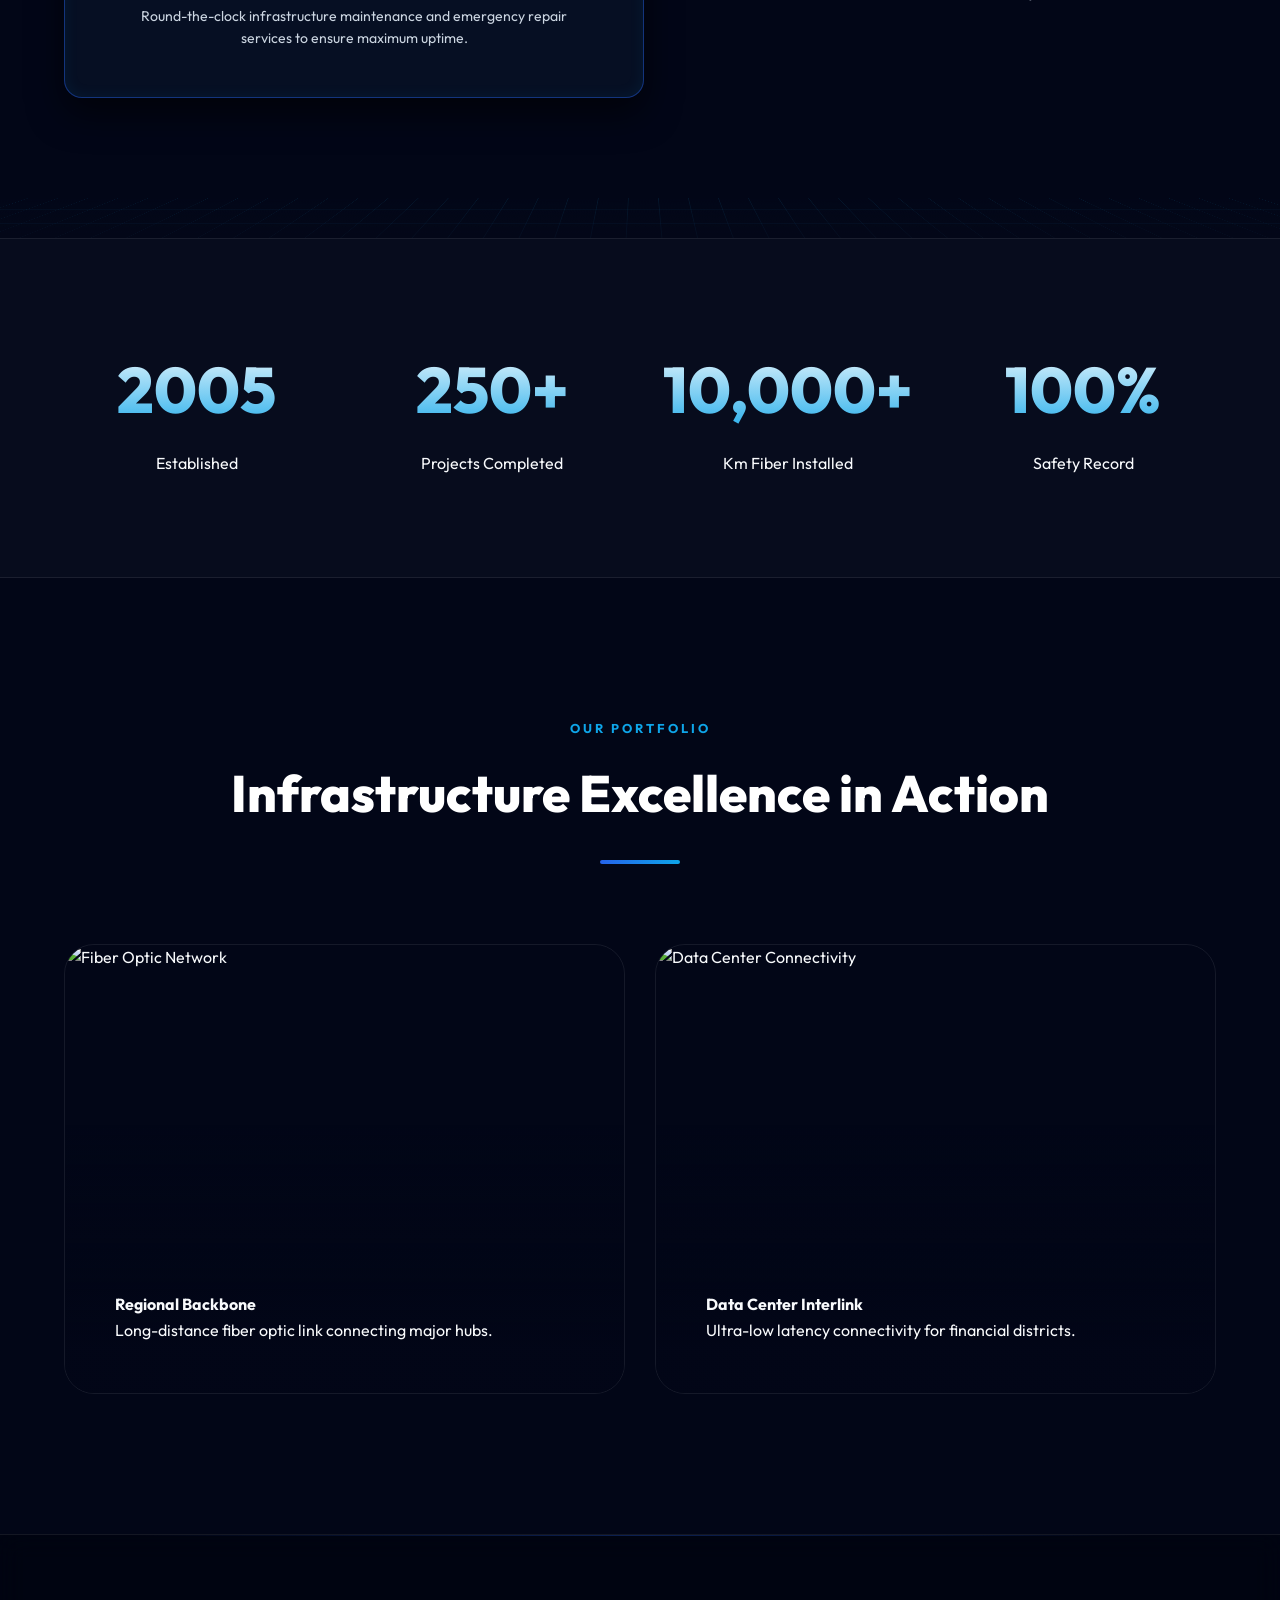
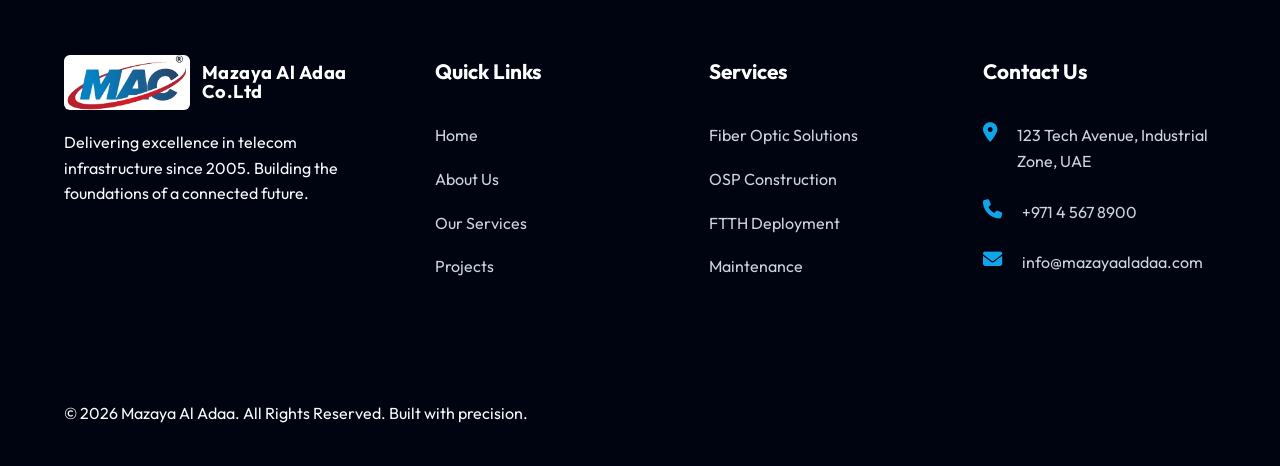
==== commit 8c80795f: "imggg" ====
--- a/index.html
+++ b/index.html
@@ -148,7 +148,16 @@
         <div class="container services-asymmetric-grid">
             <!-- Left Column: 3 Staggered Cards Stage (Exact Reference Arrangement) -->
             <div class="services-staggered-stage" data-aos="fade-right">
-                <!-- Card 1: Fiber Optic Solutions (Top-Left) -->
+                <!-- Card 1: FTTH Implementation (Top-Left) -->
+                <div class="staggered-card card-ftth">
+                    <div class="staggered-icon-wrapper">
+                        <i class="fas fa-home"></i>
+                    </div>
+                    <h3>FTTH IMPLEMENTATION</h3>
+                    <p>High-speed Fiber-to-the-Home solutions for residential complexes and modern urban developments.</p>
+                </div>
+                
+                <!-- Card 2: Fiber Optic Solutions (Top-Right) -->
                 <div class="staggered-card card-fiber">
                     <div class="staggered-icon-wrapper">
                         <i class="fas fa-project-diagram"></i>
@@ -157,16 +166,7 @@
                     <p>Comprehensive underground and aerial fiber cable installation and management with precision splicing.</p>
                 </div>
                 
-                <!-- Card 2: FTTH Implementation (Center-Right) -->
-                <div class="staggered-card card-ftth">
-                    <div class="staggered-icon-wrapper">
-                        <i class="fas fa-home"></i>
-                    </div>
-                    <h3>FTTH IMPLEMENTATION</h3>
-                    <p>High-speed Fiber-to-the-Home solutions for residential complexes and modern urban developments.</p>
-                </div>
-                
-                <!-- Card 3: Maintenance & Support (Bottom-Left) -->
+                <!-- Card 3: Maintenance & Support (Bottom) -->
                 <div class="staggered-card card-maintenance">
                     <div class="staggered-icon-wrapper">
                         <i class="fas fa-tools"></i>
--- a/style.css
+++ b/style.css
@@ -360,6 +360,7 @@
     gap: 30px;
 }
 
+.grid-4 { grid-template-columns: repeat(4, 1fr); }
 .grid-3 { grid-template-columns: repeat(auto-fit, minmax(350px, 1fr)); }
 .grid-2 { grid-template-columns: repeat(auto-fit, minmax(450px, 1fr)); }
 
@@ -472,23 +473,24 @@
 
 /* Left Column Stage (57% width) */
 .services-staggered-stage {
-    position: relative;
+    display: grid;
+    grid-template-columns: repeat(2, 1fr);
+    gap: 20px;
     width: 100%;
-    max-width: 660px;
-    height: 740px;
+    max-width: 580px;
     margin: 0;
 }
 
 .staggered-card {
-    position: absolute;
-    width: 310px;
-    height: 340px;
-    padding: 34px 24px;
+    position: relative;
+    width: 100%;
+    min-height: 270px;
+    padding: 32px 22px;
     background: rgba(8, 18, 38, 0.85);
     backdrop-filter: blur(16px);
     -webkit-backdrop-filter: blur(16px);
     border: 1.5px solid rgba(37, 99, 235, 0.45);
-    border-radius: 20px;
+    border-radius: 18px;
     display: flex;
     flex-direction: column;
     align-items: center;
@@ -498,23 +500,23 @@
     transition: transform 0.4s cubic-bezier(0.4, 0, 0.2, 1), box-shadow 0.4s ease, border-color 0.4s ease;
 }
 
-/* Reference Image Layering & Placement (Card 2 Tucked Behind Cards 1 & 3) */
+.staggered-card.card-ftth {
+    grid-column: 1;
+    grid-row: 1;
+}
+
 .staggered-card.card-fiber {
-    top: 40px;
-    left: 40px;
-    z-index: 10;
-}
-
-.staggered-card.card-ftth {
-    top: 200px;
-    left: 295px;
-    z-index: 5;
+    grid-column: 2;
+    grid-row: 1;
 }
 
 .staggered-card.card-maintenance {
-    top: 380px;
-    left: 90px;
-    z-index: 10;
+    grid-column: 1 / span 2;
+    grid-row: 2;
+}
+
+.staggered-card.card-maintenance p {
+    max-width: 460px;
 }
 
 /* Icon Container inside Cards */
@@ -634,12 +636,7 @@
 /* Responsive Media Queries for Tablet/Mobile */
 @media screen and (max-width: 1280px) {
     .services-asymmetric-grid {
-        grid-template-columns: 57% 43%;
-    }
-    
-    .services-staggered-stage {
-        transform: scale(0.92);
-        transform-origin: left center;
+        grid-template-columns: 55% 45%;
     }
 }
 
@@ -665,25 +662,8 @@
     }
     
     .services-staggered-stage {
-        height: auto;
         max-width: 100%;
-        transform: none;
-        display: grid;
-        grid-template-columns: repeat(2, 1fr);
-        gap: 24px;
-    }
-    
-    .staggered-card {
-        position: relative !important;
-        top: auto !important;
-        left: auto !important;
-        width: 100% !important;
-        height: auto !important;
-        min-height: 280px;
-    }
-    
-    .staggered-card.card-maintenance {
-        grid-column: span 2;
+        gap: 20px;
     }
 }
 
@@ -692,8 +672,11 @@
         grid-template-columns: 1fr;
     }
     
+    .staggered-card.card-ftth,
+    .staggered-card.card-fiber,
     .staggered-card.card-maintenance {
         grid-column: span 1;
+        grid-row: auto;
     }
     
     .services-main-title {
@@ -1284,6 +1267,7 @@
     }
     .exp-badge { padding: 25px; right: 0; bottom: -10px; }
     .stat-number { font-size: 3rem; }
+    .grid-4 { grid-template-columns: repeat(2, 1fr); }
 }
 
 /* ==========================================================================
@@ -1903,23 +1887,6 @@
     flex-direction: column;
     align-items: flex-start;
     position: relative;
-}
-
-.about-company-content::before {
-    content: '';
-    position: absolute;
-    top: 68%;
-    left: 50%;
-    transform: translate(-50%, -50%);
-    width: 450px;
-    height: 450px;
-    background-image: url('assets/logo removed.png');
-    background-size: contain;
-    background-position: center;
-    background-repeat: no-repeat;
-    opacity: 0.45;
-    pointer-events: none;
-    z-index: -1;
 }
 
 .about-company-content .section-title {
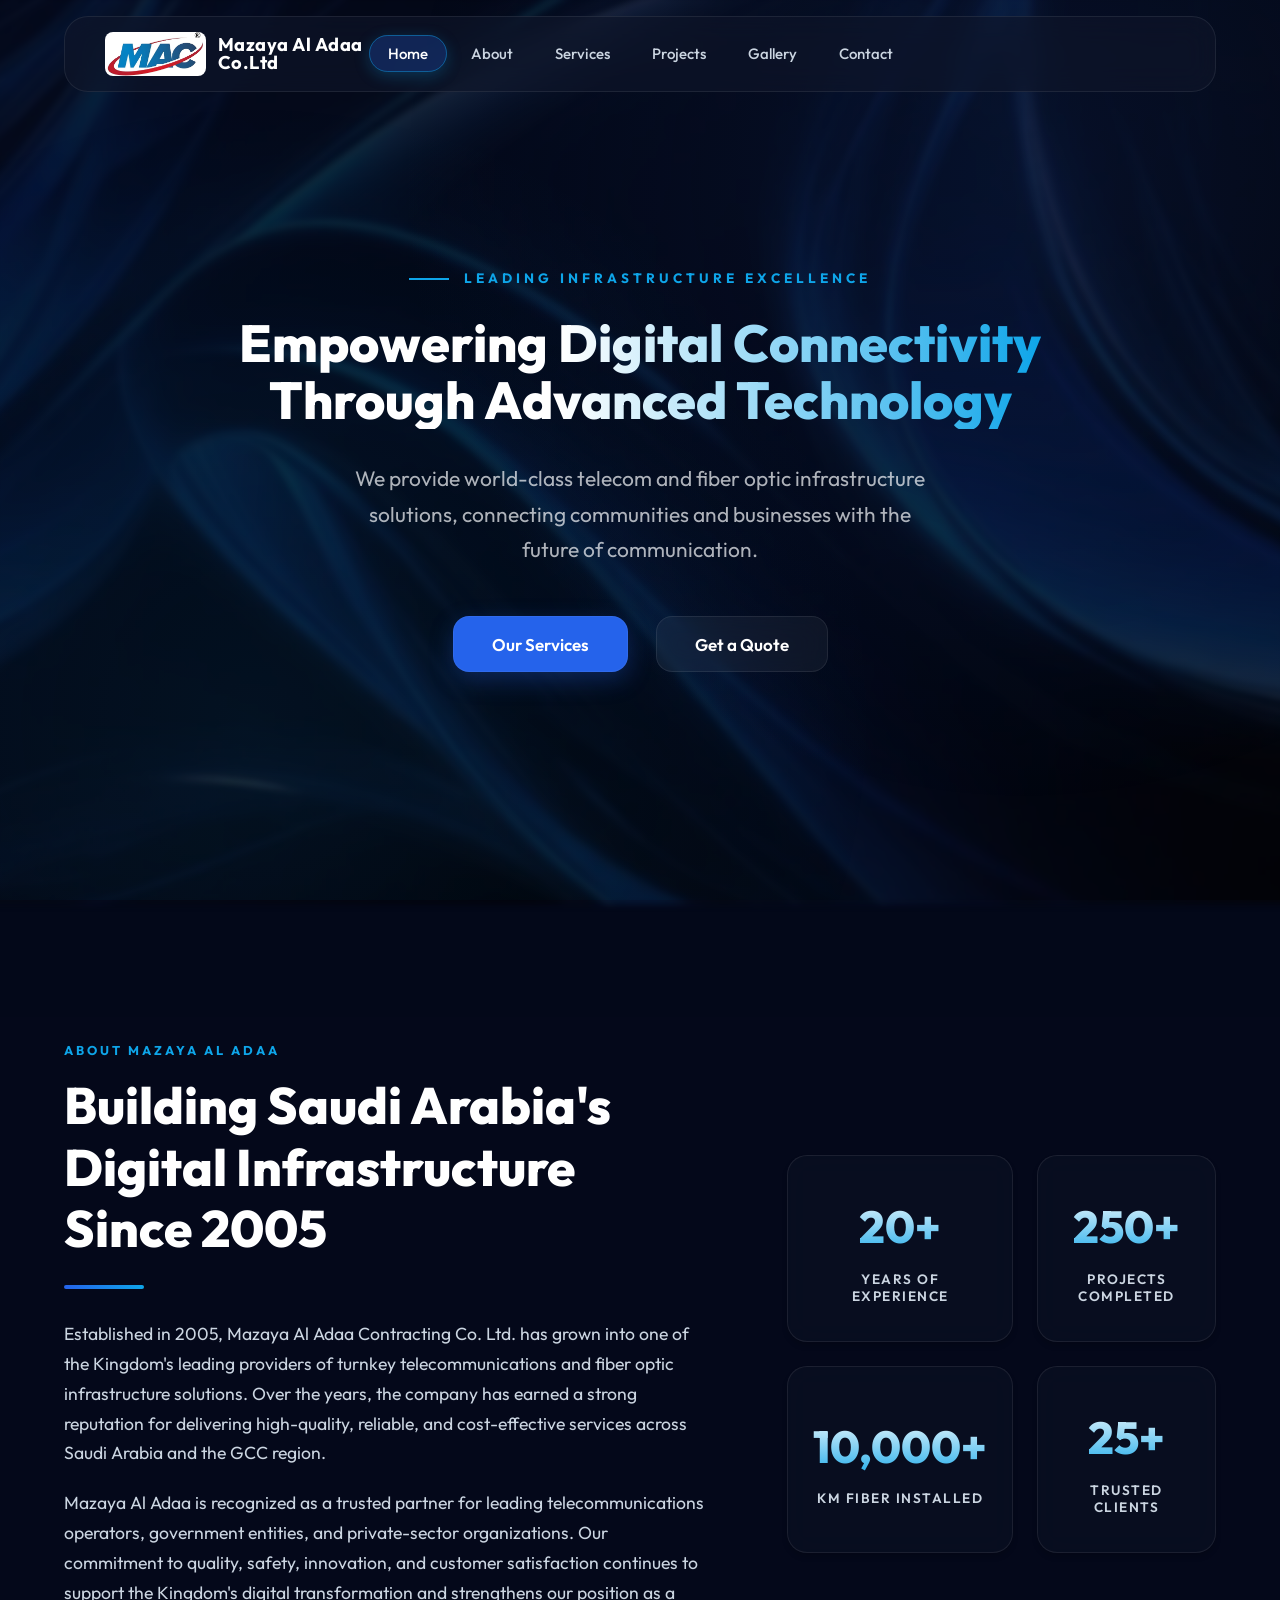
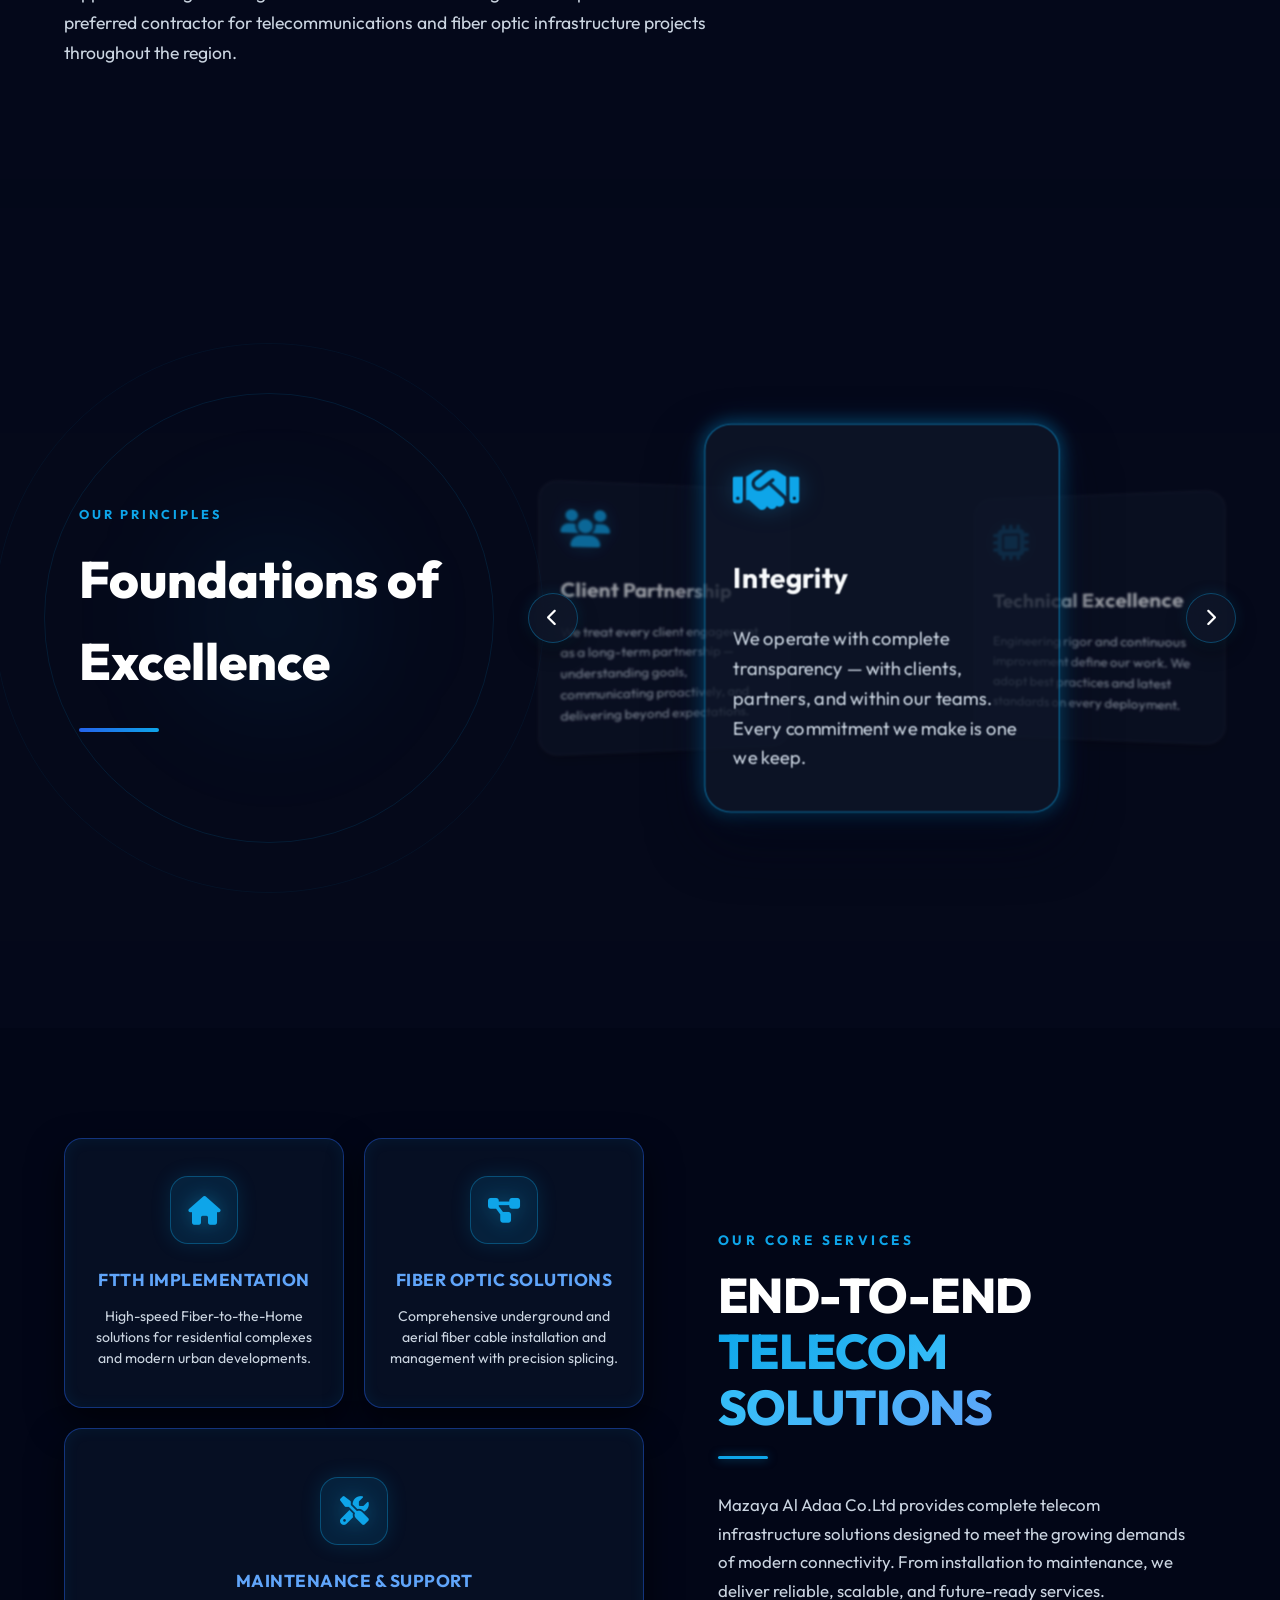
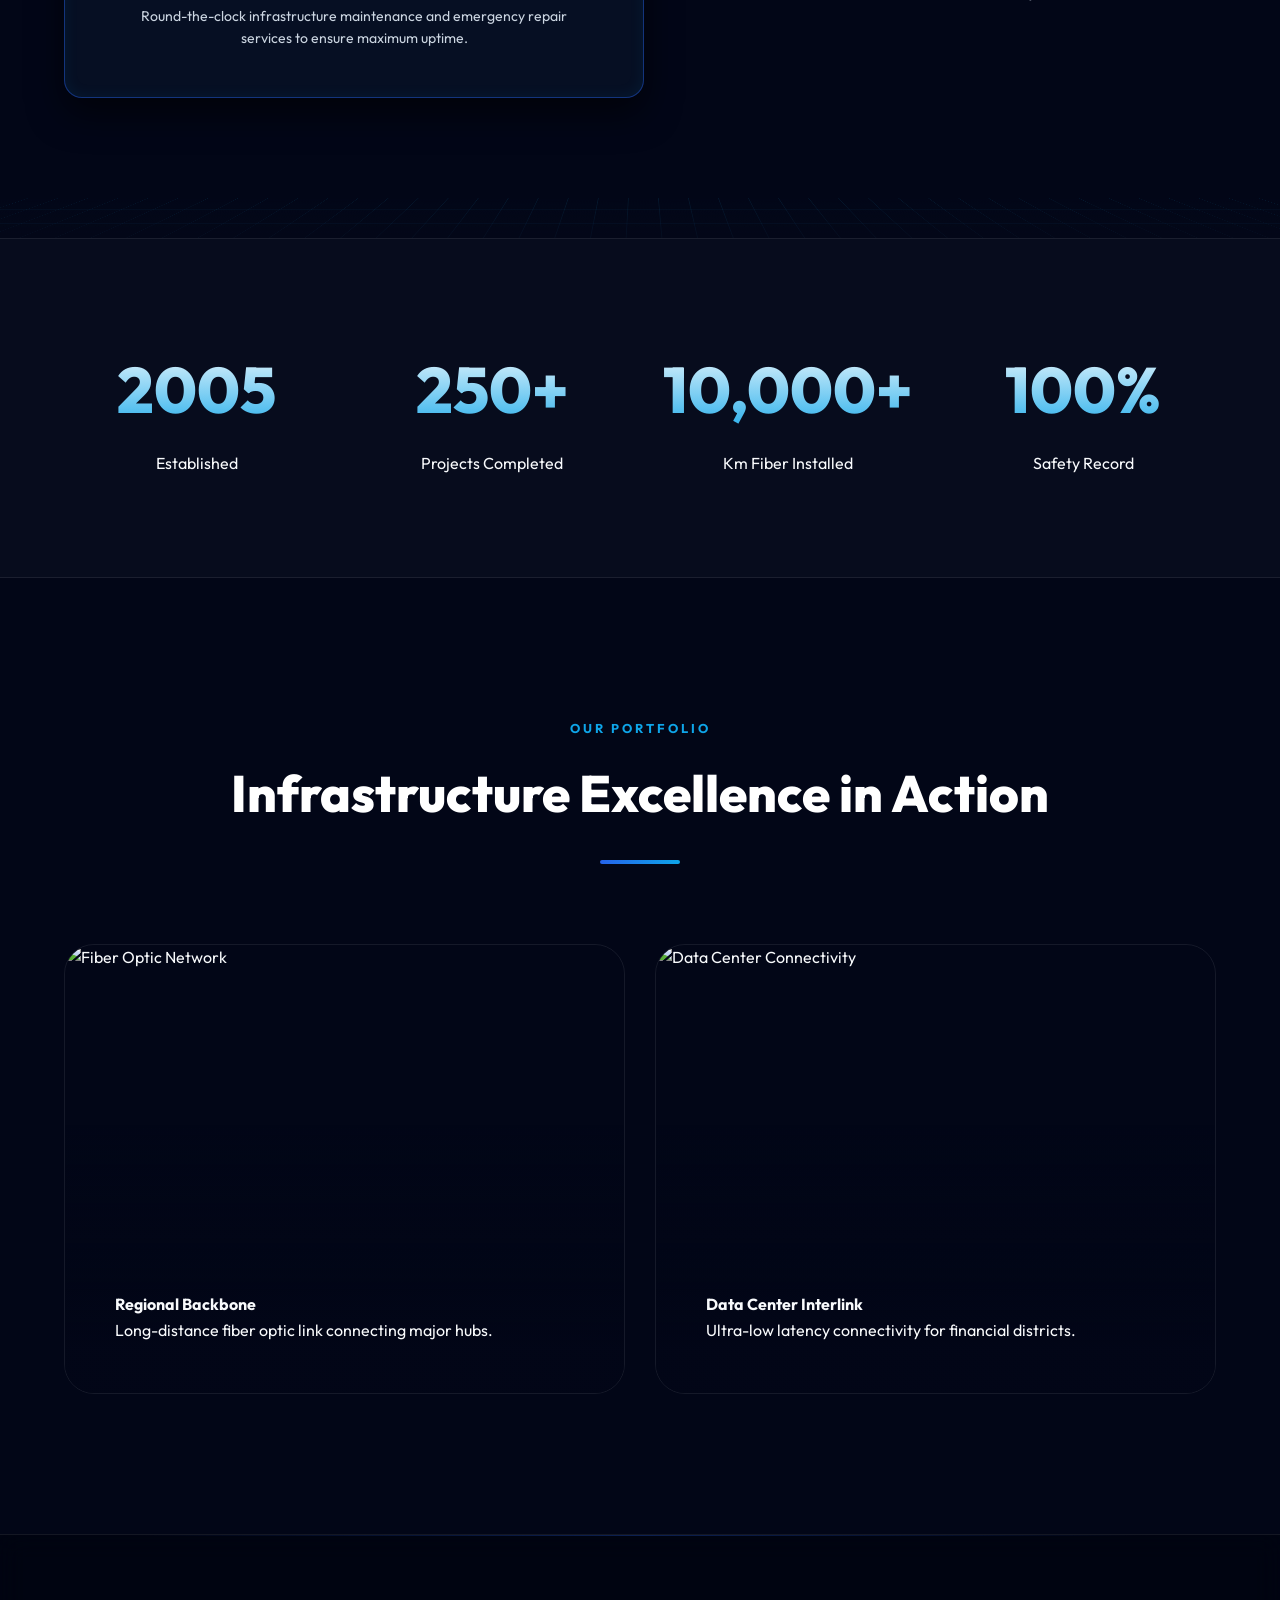
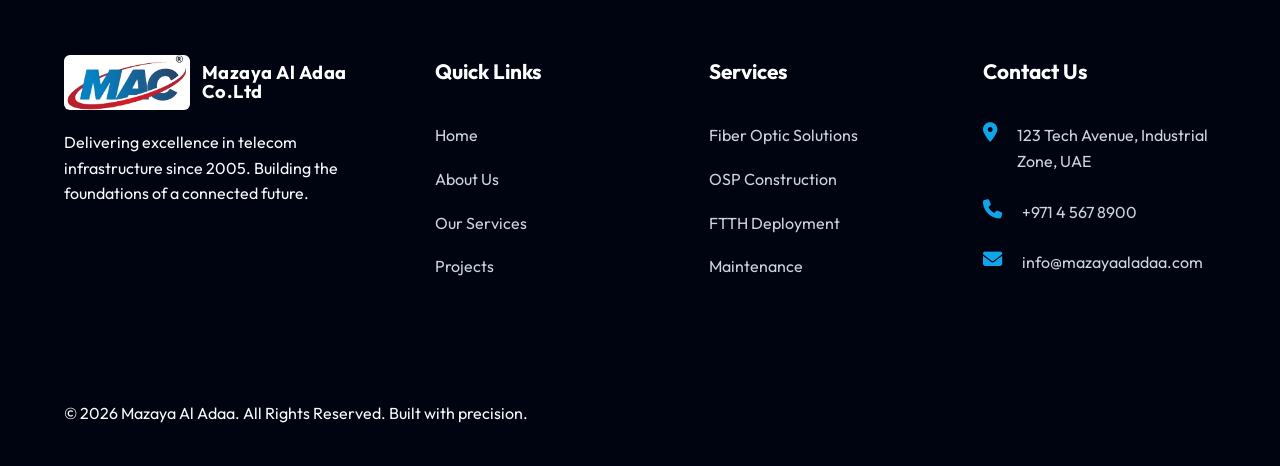
==== commit 74db24bc: "mobile view" ====
--- a/index.html
+++ b/index.html
@@ -2,10 +2,10 @@
 <html lang="en">
 <head>
     <meta charset="UTF-8">
-    <meta name="viewport" content="width=1400">
+    <meta name="viewport" content="width=device-width, initial-scale=1.0">
     <title>Mazaya Al Adaa | Advanced Telecom & Fiber Optic Solutions</title>
     <meta name="description" content="Empowering Digital Connectivity Through Advanced Technology. Leading provider of telecom and fiber optic infrastructure services.">
-    <link rel="stylesheet" href="style.css">
+    <link rel="stylesheet" href="style.css?v=1.1">
     <!-- Google Fonts -->
     <link rel="preconnect" href="https://fonts.googleapis.com">
     <link rel="preconnect" href="https://fonts.gstatic.com" crossorigin>
@@ -43,7 +43,7 @@
     <section class="hero">
         <div class="container hero-content" data-aos="fade-up">
             <span class="hero-subtitle">Leading Infrastructure Excellence</span>
-            <h1>Empowering Digital Connectivity<br class="desktop-only">Through Advanced Technology</h1>
+            <h1>Empowering Digital Connectivity <br class="desktop-only">Through Advanced Technology</h1>
             <p>We provide world-class telecom and fiber optic infrastructure solutions, connecting communities and businesses with the future of communication.</p>
             <div class="hero-btns">
                 <a href="services.html" class="btn btn-primary">Our Services</a>
--- a/style.css
+++ b/style.css
@@ -31,6 +31,9 @@
 
 html {
     scroll-behavior: smooth;
+    width: 100%;
+    max-width: 100%;
+    overflow-x: hidden;
 }
 
 body {
@@ -41,6 +44,8 @@
     overflow-x: hidden;
     position: relative;
     min-height: 100vh;
+    width: 100%;
+    max-width: 100%;
 }
 
 body::before {
@@ -1213,61 +1218,302 @@
     background: rgba(37, 99, 235, 0.2);
 }
 
-/* Responsiveness Fixes */
-@media (max-width: 1024px) {
-    header { width: 95%; height: 70px; top: 10px; }
-    .nav-links { 
-        display: none; 
-        position: absolute;
-        top: 80px; /* Position dropdown right below header */
-        left: 0;
+/* Responsiveness Fixes & Mobile Adaptation */
+@media screen and (max-width: 992px) {
+    header {
+        position: fixed !important;
+        top: 12px !important;
+        left: 12px !important;
+        right: 12px !important;
+        width: auto !important;
+        max-width: none !important;
+        transform: none !important;
+        height: auto !important;
+        min-height: 56px !important;
+        padding: 6px 14px !important;
+        border-radius: 20px !important;
+        display: flex !important;
+        align-items: center !important;
+        justify-content: space-between !important;
+        box-sizing: border-box !important;
+    }
+
+    header.scrolled {
+        top: 8px !important;
+        left: 12px !important;
+        right: 12px !important;
+        width: auto !important;
+        min-height: 52px !important;
+        padding: 4px 14px !important;
+    }
+
+    .nav {
+        display: flex !important;
+        justify-content: space-between !important;
+        align-items: center !important;
+        width: 100% !important;
+        padding: 0 !important;
+    }
+
+    .logo {
+        display: flex !important;
+        align-items: center !important;
+        gap: 8px !important;
+        max-width: calc(100% - 48px) !important;
+        overflow: hidden !important;
+    }
+
+    .logo img {
+        max-height: 36px !important;
+        width: auto !important;
+        flex-shrink: 0 !important;
+    }
+
+    header.scrolled .logo img {
+        max-height: 30px !important;
+    }
+
+    .logo-text {
+        display: flex !important;
+        flex-direction: column !important;
+        justify-content: center !important;
+        overflow: hidden !important;
+    }
+
+    .logo-text .title {
+        font-size: 0.92rem !important;
+        font-weight: 700 !important;
+        white-space: nowrap !important;
+        letter-spacing: 0px !important;
+        overflow: hidden !important;
+        text-overflow: ellipsis !important;
+    }
+
+    .mobile-menu-btn {
+        display: flex !important;
+        align-items: center !important;
+        justify-content: center !important;
+        width: 40px !important;
+        height: 40px !important;
+        border-radius: 12px !important;
+        background: rgba(30, 58, 138, 0.35) !important;
+        border: 1px solid rgba(255, 255, 255, 0.12) !important;
+        color: var(--white) !important;
+        font-size: 1.25rem !important;
+        cursor: pointer !important;
+        flex-shrink: 0 !important;
+        margin-left: 6px !important;
+    }
+
+    .mobile-menu-btn:hover {
+        background: rgba(37, 99, 235, 0.3) !important;
+    }
+
+    .nav-links {
+        display: none;
+        position: absolute !important;
+        top: calc(100% + 10px) !important;
+        left: 0 !important;
+        right: 0 !important;
+        width: 100% !important;
+        background: rgba(8, 18, 38, 0.96) !important;
+        backdrop-filter: var(--glass-blur) !important;
+        -webkit-backdrop-filter: var(--glass-blur) !important;
+        border: 1px solid var(--glass-border) !important;
+        border-radius: 20px !important;
+        padding: 16px !important;
+        flex-direction: column !important;
+        align-items: center !important;
+        gap: 6px !important;
+        z-index: 1000 !important;
+        box-shadow: 0 20px 40px rgba(0, 0, 0, 0.6), 0 0 25px rgba(14, 165, 233, 0.2) !important;
+        opacity: 0;
+        transform: translateY(-10px);
+        transition: opacity 0.3s ease, transform 0.3s ease;
+        pointer-events: none;
+    }
+
+    .nav-links.active {
+        display: flex !important;
+        opacity: 1 !important;
+        transform: translateY(0) !important;
+        pointer-events: all !important;
+    }
+
+    .nav-links li {
+        width: 100% !important;
+        text-align: center !important;
+        list-style: none !important;
+    }
+
+    .nav-links a {
+        display: block !important;
+        width: 100% !important;
+        padding: 12px 16px !important;
+        font-size: 0.95rem !important;
+        font-weight: 500 !important;
+        border-radius: 12px !important;
+        color: var(--text-muted) !important;
+        text-decoration: none !important;
+        text-align: center !important;
+    }
+
+    .nav-links a:hover, .nav-links a.active {
+        color: var(--white) !important;
+        background: rgba(37, 99, 235, 0.25) !important;
+        border: 1px solid rgba(14, 165, 233, 0.45) !important;
+    }
+
+    /* Hero Section Mobile Adaptation */
+    .hero {
+        min-height: 100vh;
+        min-height: 100dvh;
+        padding: 110px 0 60px 0;
+        display: flex;
+        align-items: center;
+        justify-content: center;
+        overflow: hidden;
+    }
+
+    .hero .container {
+        padding: 0 16px;
         width: 100%;
-        background: rgba(2, 6, 23, 0.98);
-        backdrop-filter: var(--glass-blur);
-        border: 1px solid var(--glass-border);
-        border-radius: 20px;
-        padding: 40px;
-        flex-direction: column;
+        max-width: 100%;
+    }
+
+    .hero-content {
+        width: 100%;
+        max-width: 100%;
+    }
+
+    .hero-subtitle {
+        font-size: 0.75rem;
+        letter-spacing: 2.5px;
+        margin-bottom: 20px;
+        gap: 10px;
+        flex-wrap: wrap;
+    }
+
+    .hero-subtitle::before {
+        width: 28px;
+    }
+
+    .hero h1 {
+        font-size: clamp(1.75rem, 6.5vw, 2.5rem);
+        line-height: 1.25;
+        margin-bottom: 22px;
+        word-break: break-word;
+        overflow-wrap: break-word;
+    }
+
+    .desktop-only {
+        display: none !important;
+    }
+
+    .hero p {
+        font-size: 1rem;
+        line-height: 1.6;
+        margin-bottom: 36px;
+        max-width: 100%;
+        padding: 0 4px;
+    }
+
+    .hero-btns {
+        display: flex;
+        flex-direction: row;
+        flex-wrap: wrap;
+        justify-content: center;
         align-items: center;
-        gap: 20px;
-        z-index: 1000;
-        transform: translateY(-20px);
-        opacity: 0;
-        transition: var(--transition);
-        pointer-events: none;
-    }
-
-    .nav-links.active {
-        display: flex;
-        transform: translateY(0);
-        opacity: 1;
-        pointer-events: all;
-    }
-
-    .mobile-menu-btn { display: flex; }
-    .hero h1 { font-size: clamp(1.8rem, 4vw, 44px); } /* Reduce tablet heading proportionally */
-    .desktop-only { display: none; }
+        gap: 12px;
+        width: 100%;
+        max-width: 420px;
+        margin: 0 auto;
+    }
+
+    .hero-btns .btn {
+        height: 50px;
+        padding: 0 26px;
+        font-size: 15px;
+        border-radius: 14px;
+        flex: 1 1 140px;
+        max-width: 200px;
+    }
+
     .about-intro-grid { grid-template-columns: 1fr; gap: 60px; }
     .footer-main { grid-template-columns: 1fr 1fr; gap: 50px; }
-}
-
-@media (max-width: 640px) {
+    .principles-bg-decor { display: none !important; }
+
+    /* Inner Hero Page Heading Mobile Adaptation */
+    .inner-hero {
+        height: auto !important;
+        min-height: 250px !important;
+        padding-top: 120px !important;
+        padding-bottom: 45px !important;
+        display: block !important;
+    }
+
+    .inner-hero h1 {
+        font-size: clamp(1.75rem, 6.5vw, 2.8rem) !important;
+        line-height: 1.25 !important;
+        margin-bottom: 16px !important;
+        word-break: break-word !important;
+        overflow-wrap: break-word !important;
+    }
+}
+
+@media screen and (max-width: 640px) {
+    .container {
+        width: 100% !important;
+        padding: 0 16px !important;
+    }
+
+    .hero {
+        padding: 105px 0 50px 0;
+    }
+
+    .hero h1 {
+        font-size: clamp(1.6rem, 7vw, 2.1rem);
+        margin-bottom: 18px;
+    }
+
+    .hero p {
+        font-size: 0.95rem;
+        line-height: 1.55;
+        margin-bottom: 30px;
+    }
+
+    .inner-hero {
+        padding-top: 115px !important;
+        padding-bottom: 35px !important;
+    }
+
+    .inner-hero h1 {
+        font-size: clamp(1.6rem, 7vw, 2.2rem) !important;
+    }
+
     .footer-main { grid-template-columns: 1fr; }
-    .hero h1 { font-size: clamp(1.5rem, 7vw, 32px); margin-bottom: 24px; } /* Stack cleaner on mobile */
-    .hero p { font-size: 18px; line-height: 1.6; margin-bottom: 36px; }
-    .hero-btns { 
-        flex-direction: column; 
-        width: 100%; 
-        max-width: 320px; 
-        gap: 16px; 
-        margin: 0 auto; 
-    }
+    .exp-badge { padding: 25px; right: 0; bottom: -10px; }
+    .stat-number { font-size: 2.8rem; }
+    .grid-4 { grid-template-columns: 1fr; }
+    .grid-3 { grid-template-columns: 1fr; }
+    .grid-2 { grid-template-columns: 1fr; }
+}
+
+@media screen and (max-width: 380px) {
+    .logo-text .title {
+        font-size: 0.82rem !important;
+    }
+
+    .hero-btns {
+        flex-direction: column;
+        max-width: 280px;
+    }
+
     .hero-btns .btn {
-        width: 100%; /* Full-width stacked buttons on mobile */
-    }
-    .exp-badge { padding: 25px; right: 0; bottom: -10px; }
-    .stat-number { font-size: 3rem; }
-    .grid-4 { grid-template-columns: repeat(2, 1fr); }
+        width: 100%;
+        max-width: 100%;
+        flex: 1 1 100%;
+    }
 }
 
 /* ==========================================================================
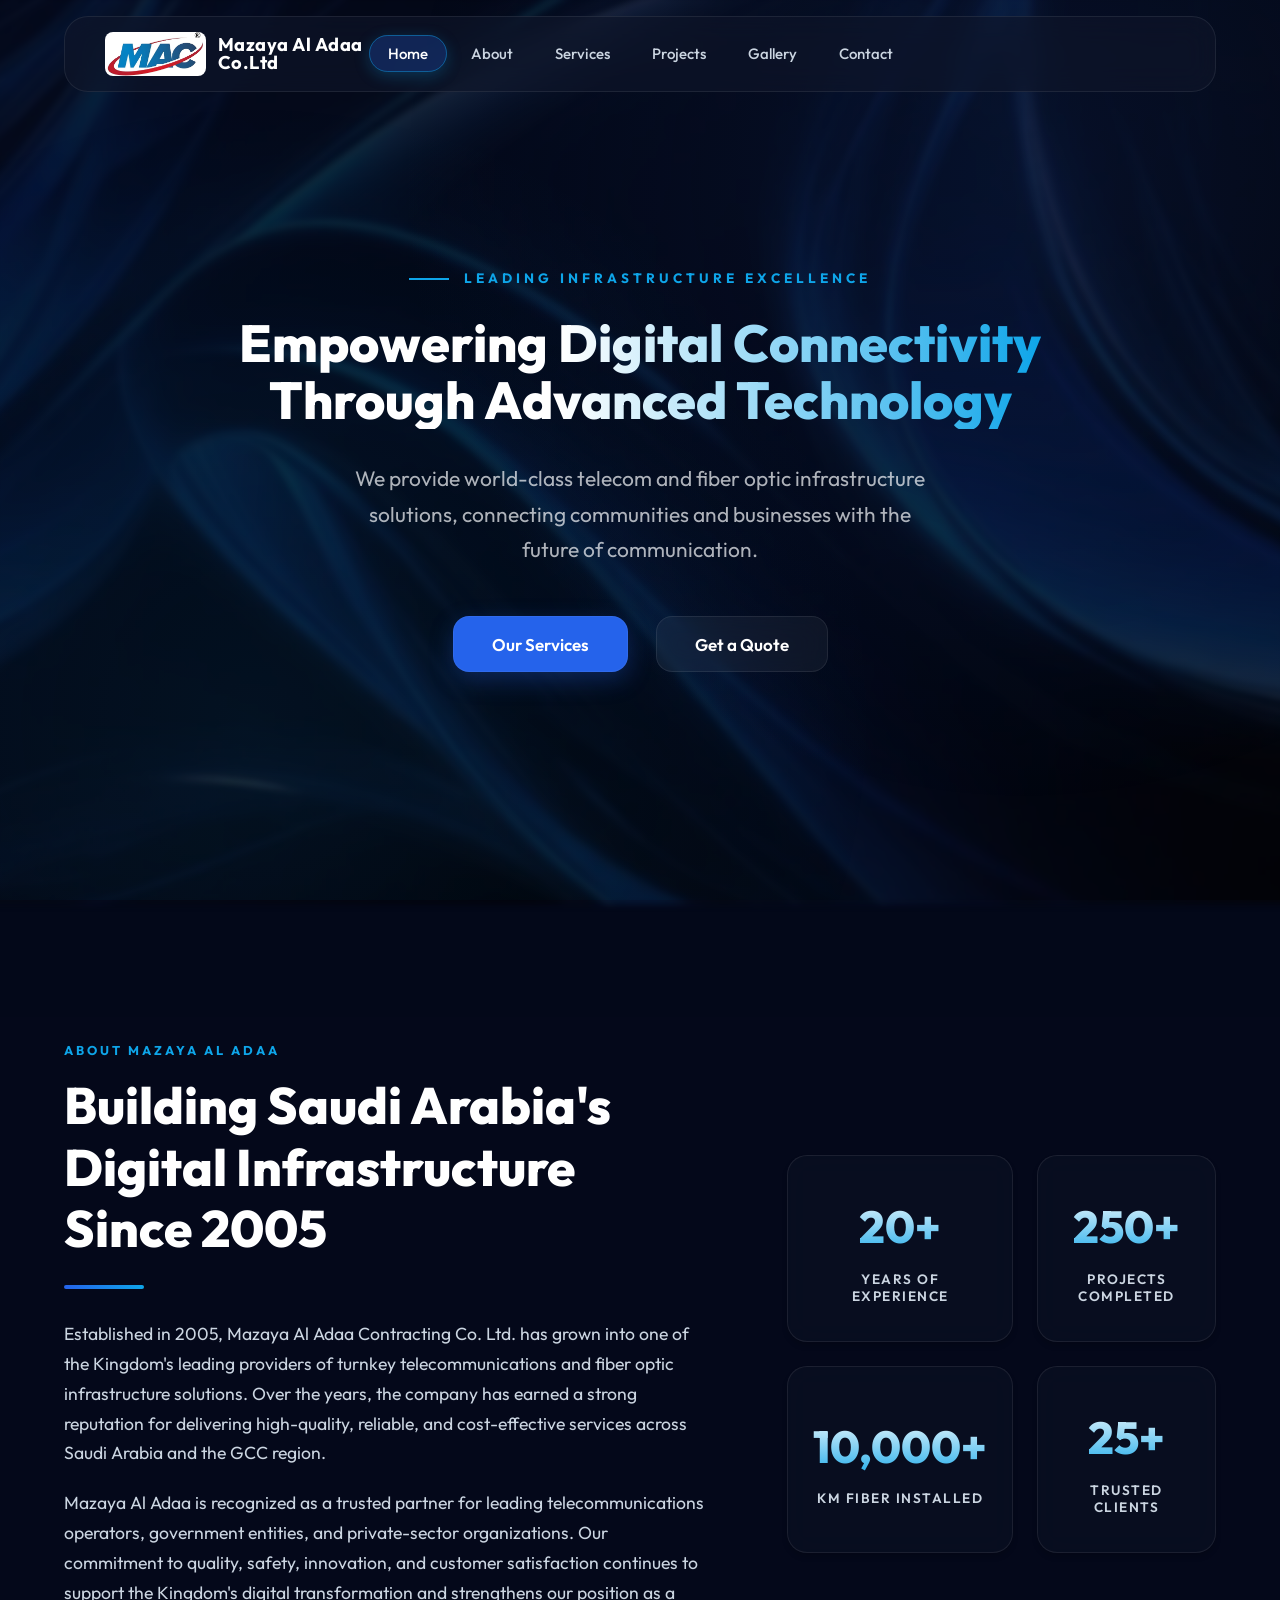
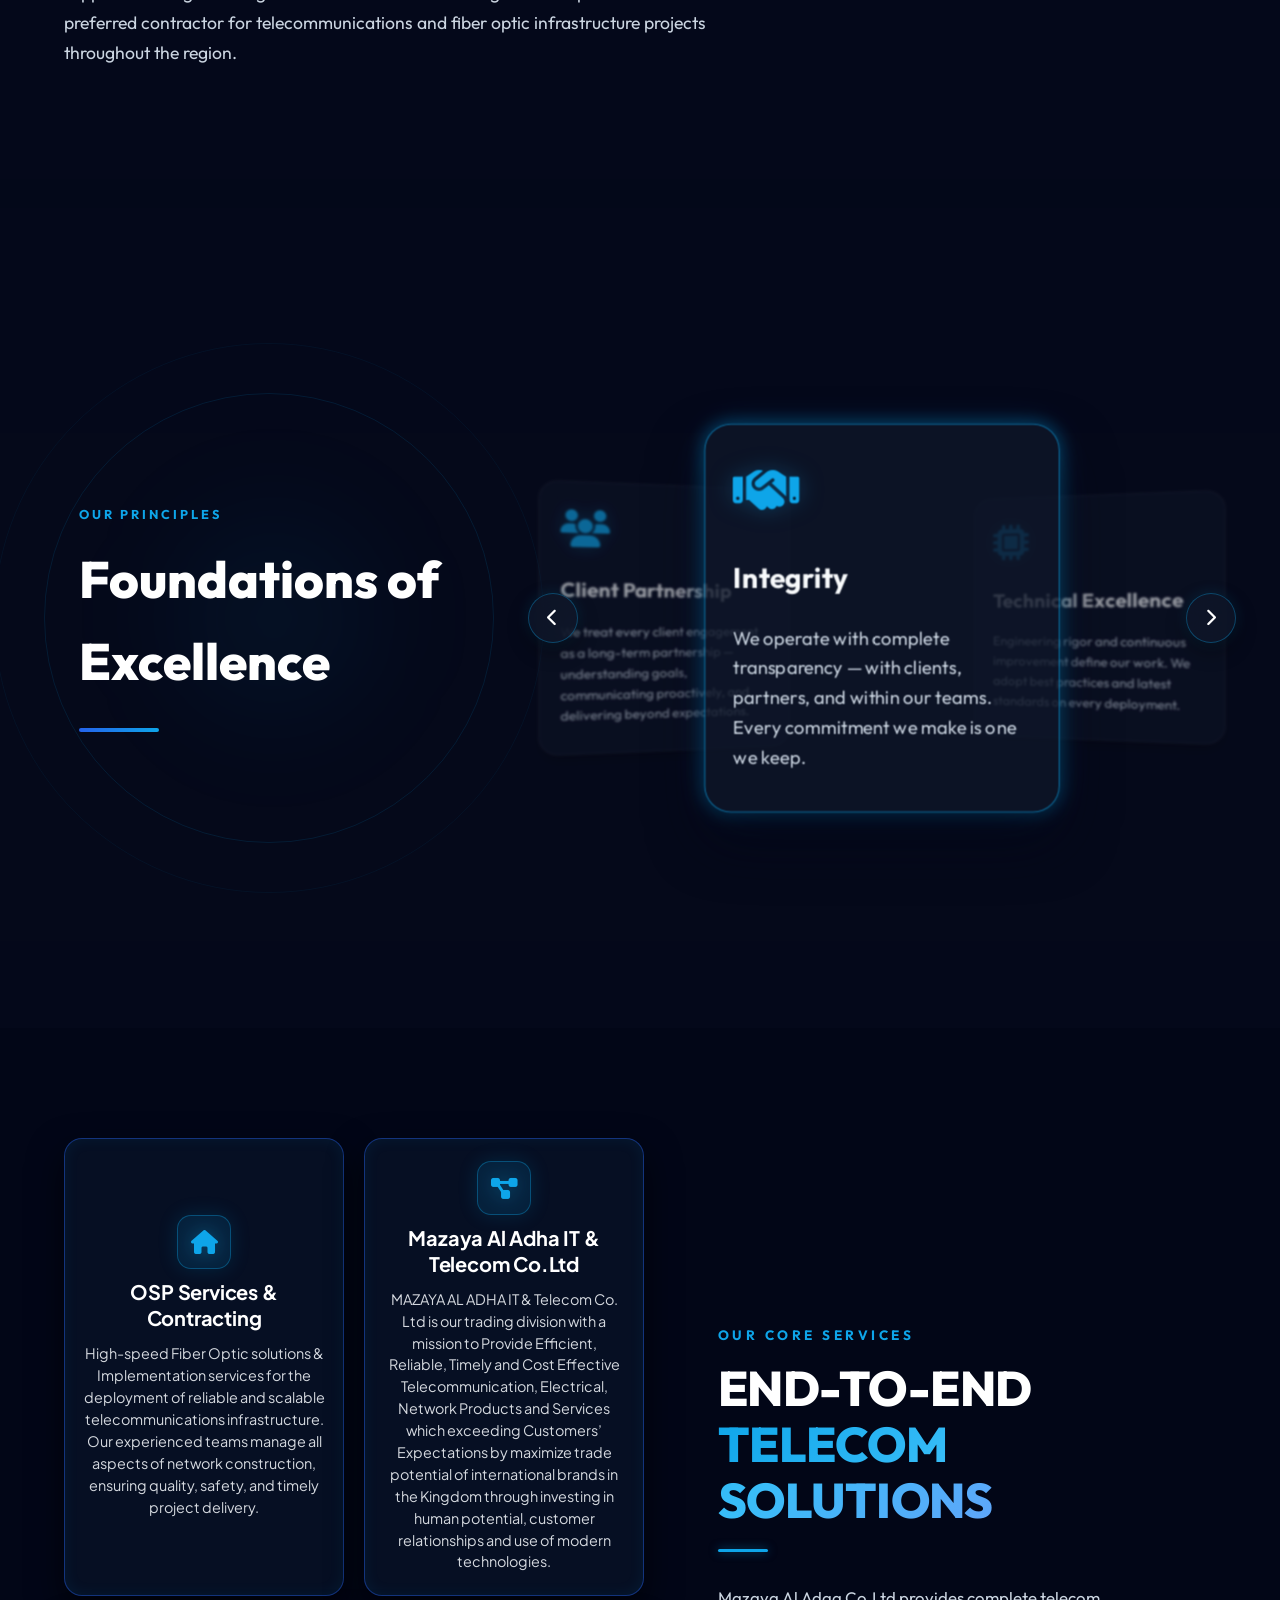
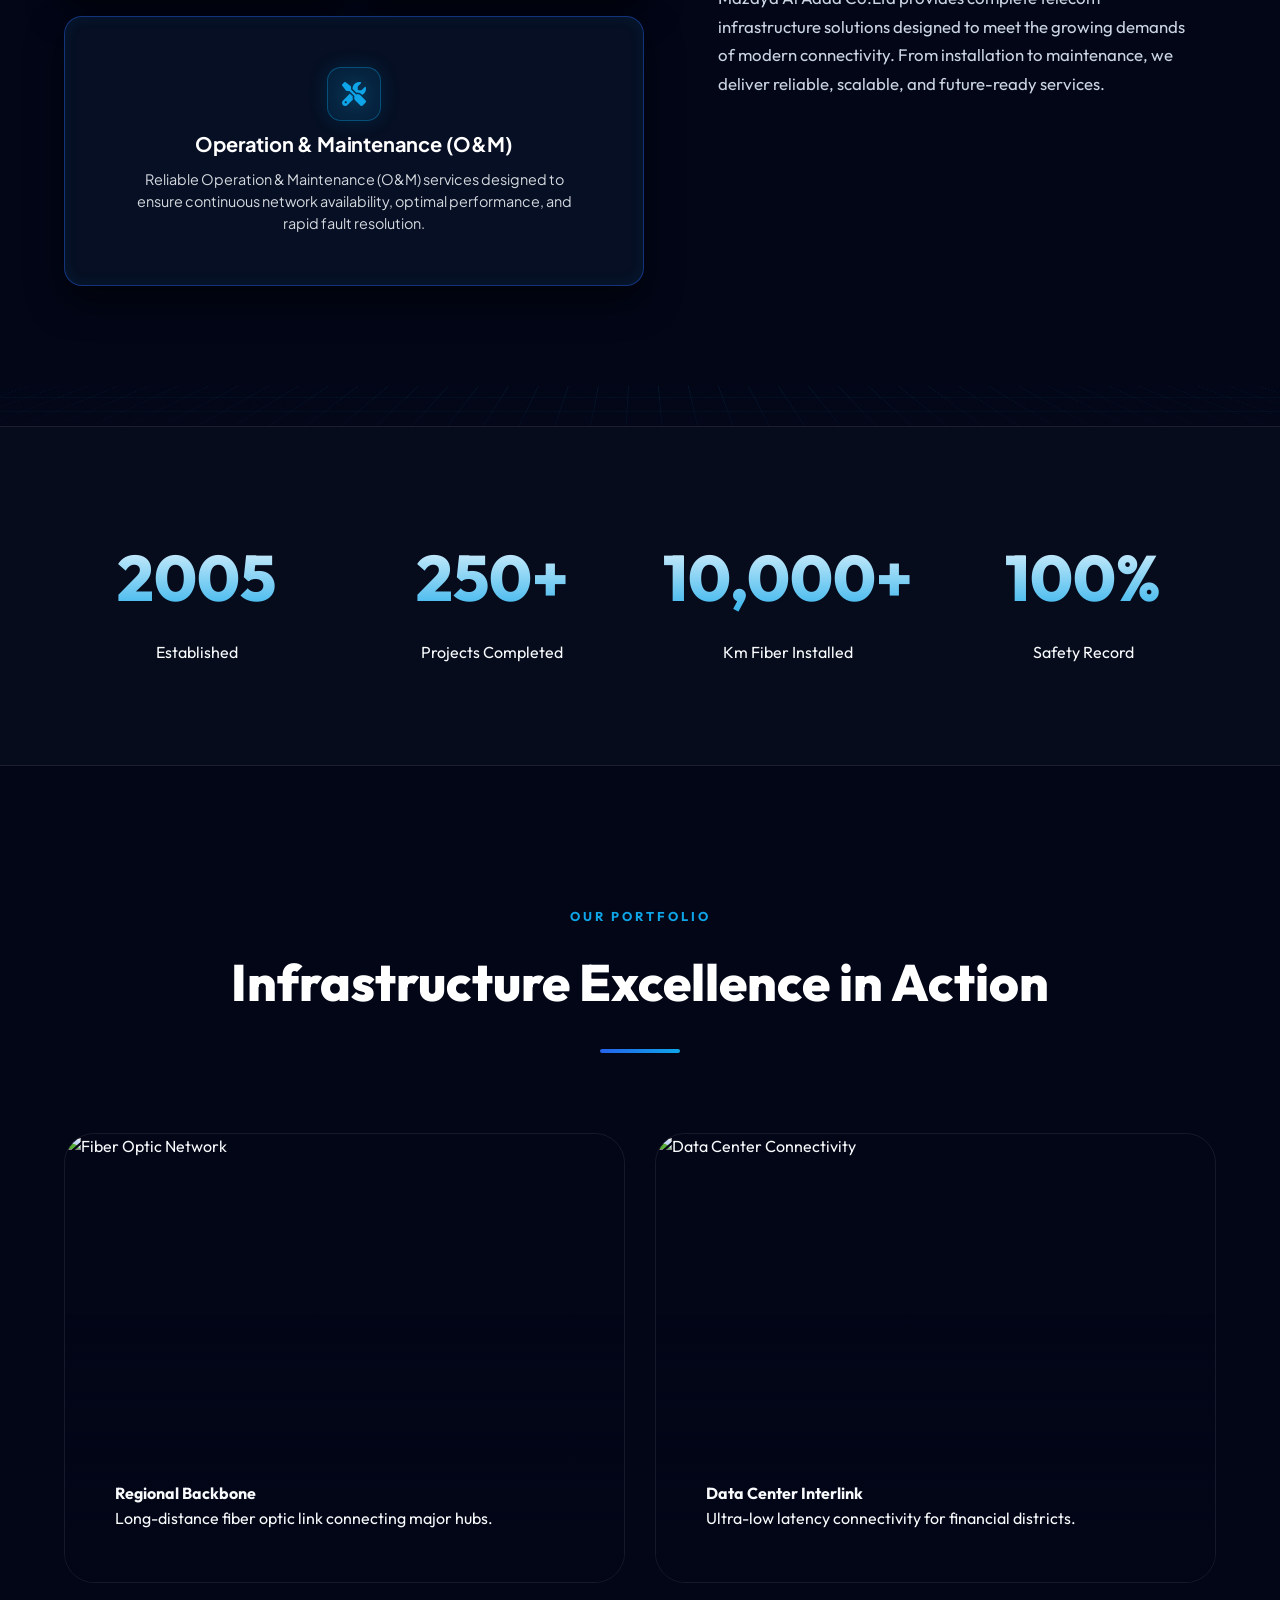
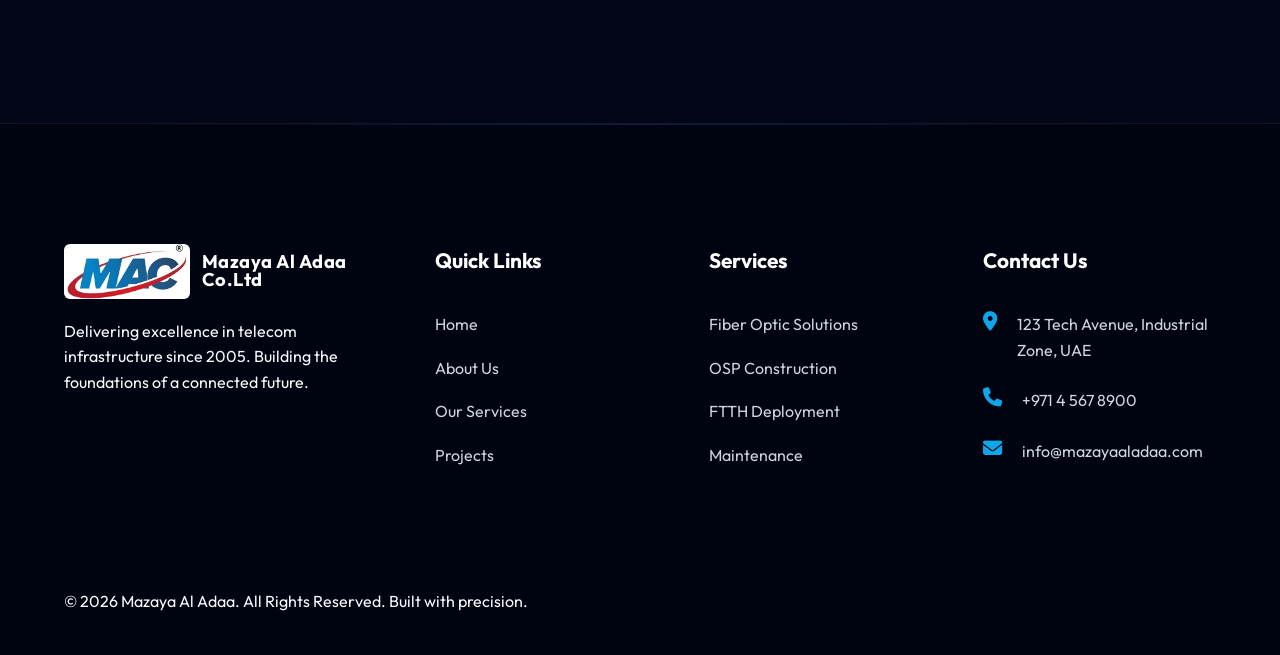
==== commit 88c0f732: "service" ====
--- a/index.html
+++ b/index.html
@@ -5,10 +5,11 @@
     <meta name="viewport" content="width=device-width, initial-scale=1.0">
     <title>Mazaya Al Adaa | Advanced Telecom & Fiber Optic Solutions</title>
     <meta name="description" content="Empowering Digital Connectivity Through Advanced Technology. Leading provider of telecom and fiber optic infrastructure services.">
-    <link rel="stylesheet" href="style.css?v=1.1">
+    <link rel="stylesheet" href="style.css?v=1.2">
     <!-- Google Fonts -->
     <link rel="preconnect" href="https://fonts.googleapis.com">
     <link rel="preconnect" href="https://fonts.gstatic.com" crossorigin>
+    <link href="https://fonts.googleapis.com/css2?family=Plus+Jakarta+Sans:wght@400;500;600;700;800&family=Outfit:wght@300;400;500;600;700;800;900&display=swap" rel="stylesheet">
     <!-- Icons -->
     <link rel="stylesheet" href="https://cdnjs.cloudflare.com/ajax/libs/font-awesome/6.4.0/css/all.min.css">
     <!-- AOS Animation -->
@@ -148,31 +149,31 @@
         <div class="container services-asymmetric-grid">
             <!-- Left Column: 3 Staggered Cards Stage (Exact Reference Arrangement) -->
             <div class="services-staggered-stage" data-aos="fade-right">
-                <!-- Card 1: FTTH Implementation (Top-Left) -->
+                <!-- Card 1: OSP Services & Contracting (Top-Left) -->
                 <div class="staggered-card card-ftth">
                     <div class="staggered-icon-wrapper">
                         <i class="fas fa-home"></i>
                     </div>
-                    <h3>FTTH IMPLEMENTATION</h3>
-                    <p>High-speed Fiber-to-the-Home solutions for residential complexes and modern urban developments.</p>
+                    <h3>OSP Services & Contracting</h3>
+                    <p>High-speed Fiber Optic solutions & Implementation services for the deployment of reliable and scalable telecommunications infrastructure. Our experienced teams manage all aspects of network construction, ensuring quality, safety, and timely project delivery.</p>
                 </div>
                 
-                <!-- Card 2: Fiber Optic Solutions (Top-Right) -->
+                <!-- Card 2: Mazaya Al Adha IT & Telecom Co.Ltd (Top-Right) -->
                 <div class="staggered-card card-fiber">
                     <div class="staggered-icon-wrapper">
                         <i class="fas fa-project-diagram"></i>
                     </div>
-                    <h3>FIBER OPTIC SOLUTIONS</h3>
-                    <p>Comprehensive underground and aerial fiber cable installation and management with precision splicing.</p>
+                    <h3>Mazaya Al Adha IT & Telecom Co.Ltd</h3>
+                    <p>MAZAYA AL ADHA IT & Telecom Co. Ltd is our trading division with a mission to Provide Efficient, Reliable, Timely and Cost Effective Telecommunication, Electrical, Network Products and Services which exceeding Customers’ Expectations by maximize trade potential of international brands in the Kingdom through investing in human potential, customer relationships and use of modern technologies.</p>
                 </div>
                 
-                <!-- Card 3: Maintenance & Support (Bottom) -->
+                <!-- Card 3: Operation & Maintenance (O&M) (Bottom) -->
                 <div class="staggered-card card-maintenance">
                     <div class="staggered-icon-wrapper">
                         <i class="fas fa-tools"></i>
                     </div>
-                    <h3>MAINTENANCE & SUPPORT</h3>
-                    <p>Round-the-clock infrastructure maintenance and emergency repair services to ensure maximum uptime.</p>
+                    <h3>Operation & Maintenance (O&M)</h3>
+                    <p>Reliable Operation & Maintenance (O&M) services designed to ensure continuous network availability, optimal performance, and rapid fault resolution.</p>
                 </div>
             </div>
             
--- a/style.css
+++ b/style.css
@@ -1,4 +1,4 @@
-@import url('https://fonts.googleapis.com/css2?family=Outfit:wght@300;400;500;600;700&display=swap');
+@import url('https://fonts.googleapis.com/css2?family=Plus+Jakarta+Sans:wght@400;500;600;700;800&family=Outfit:wght@300;400;500;600;700;800;900&display=swap');
 
 :root {
     --primary: #2563eb; /* Royal Blue */
@@ -490,7 +490,7 @@
     position: relative;
     width: 100%;
     min-height: 270px;
-    padding: 32px 22px;
+    padding: 22px 18px;
     background: rgba(8, 18, 38, 0.85);
     backdrop-filter: blur(16px);
     -webkit-backdrop-filter: blur(16px);
@@ -526,40 +526,49 @@
 
 /* Icon Container inside Cards */
 .staggered-icon-wrapper {
-    width: 68px;
-    height: 68px;
+    width: 54px;
+    height: 54px;
     background: rgba(14, 165, 233, 0.12);
     border: 1.5px solid rgba(14, 165, 233, 0.35);
-    border-radius: 18px;
+    border-radius: 14px;
     display: flex;
     justify-content: center;
     align-items: center;
-    margin-bottom: 22px;
+    margin-bottom: 10px;
     box-shadow: 0 0 20px rgba(14, 165, 233, 0.15);
     transition: all 0.4s cubic-bezier(0.4, 0, 0.2, 1);
 }
 
 .staggered-icon-wrapper i {
-    font-size: 1.8rem;
+    font-size: 1.5rem;
     color: var(--accent);
     filter: drop-shadow(0 0 10px rgba(14, 165, 233, 0.4));
     transition: all 0.3s ease;
 }
 
 .staggered-card h3 {
-    font-size: 1.08rem;
+    font-family: 'Plus Jakarta Sans', 'Outfit', sans-serif;
+    font-size: 1.25rem;
     font-weight: 700;
-    color: var(--primary-light);
-    letter-spacing: 0.5px;
+    color: #ffffff;
+    letter-spacing: -0.01em;
     margin-bottom: 12px;
-    text-transform: uppercase;
+    line-height: 1.3;
+    text-transform: none;
+    -webkit-font-smoothing: antialiased;
+    -moz-osx-font-smoothing: grayscale;
     transition: all 0.3s ease;
 }
 
 .staggered-card p {
-    font-size: 0.88rem;
-    line-height: 1.5;
-    color: var(--text-muted);
+    font-family: 'Plus Jakarta Sans', 'Outfit', sans-serif;
+    font-size: 0.9rem;
+    line-height: 1.52;
+    color: rgba(241, 245, 249, 0.88);
+    font-weight: 400;
+    letter-spacing: normal;
+    -webkit-font-smoothing: antialiased;
+    -moz-osx-font-smoothing: grayscale;
     transition: all 0.3s ease;
 }
 
@@ -595,19 +604,23 @@
     align-items: flex-start;
     text-align: left;
     padding-left: 20px;
+    font-family: 'Outfit', sans-serif;
 }
 
 .services-tag-subtitle {
+    font-family: 'Outfit', sans-serif;
     color: var(--accent);
     font-weight: 700;
     text-transform: uppercase;
     letter-spacing: 3.5px;
     font-size: 0.85rem;
+    line-height: 1.4;
     margin-bottom: 16px;
     display: block;
 }
 
 .services-main-title {
+    font-family: 'Outfit', sans-serif;
     font-size: clamp(2.3rem, 3.8vw, 3.2rem);
     font-weight: 800;
     line-height: 1.15;
@@ -617,6 +630,7 @@
 }
 
 .services-main-title .highlight-text {
+    font-family: 'Outfit', sans-serif;
     background: linear-gradient(135deg, var(--accent) 0%, #38bdf8 50%, var(--primary-light) 100%);
     -webkit-background-clip: text;
     -webkit-text-fill-color: transparent;
@@ -632,7 +646,9 @@
 }
 
 .services-description {
+    font-family: 'Outfit', sans-serif;
     font-size: 1.05rem;
+    font-weight: 400;
     line-height: 1.7;
     color: var(--text-muted);
     max-width: 480px;
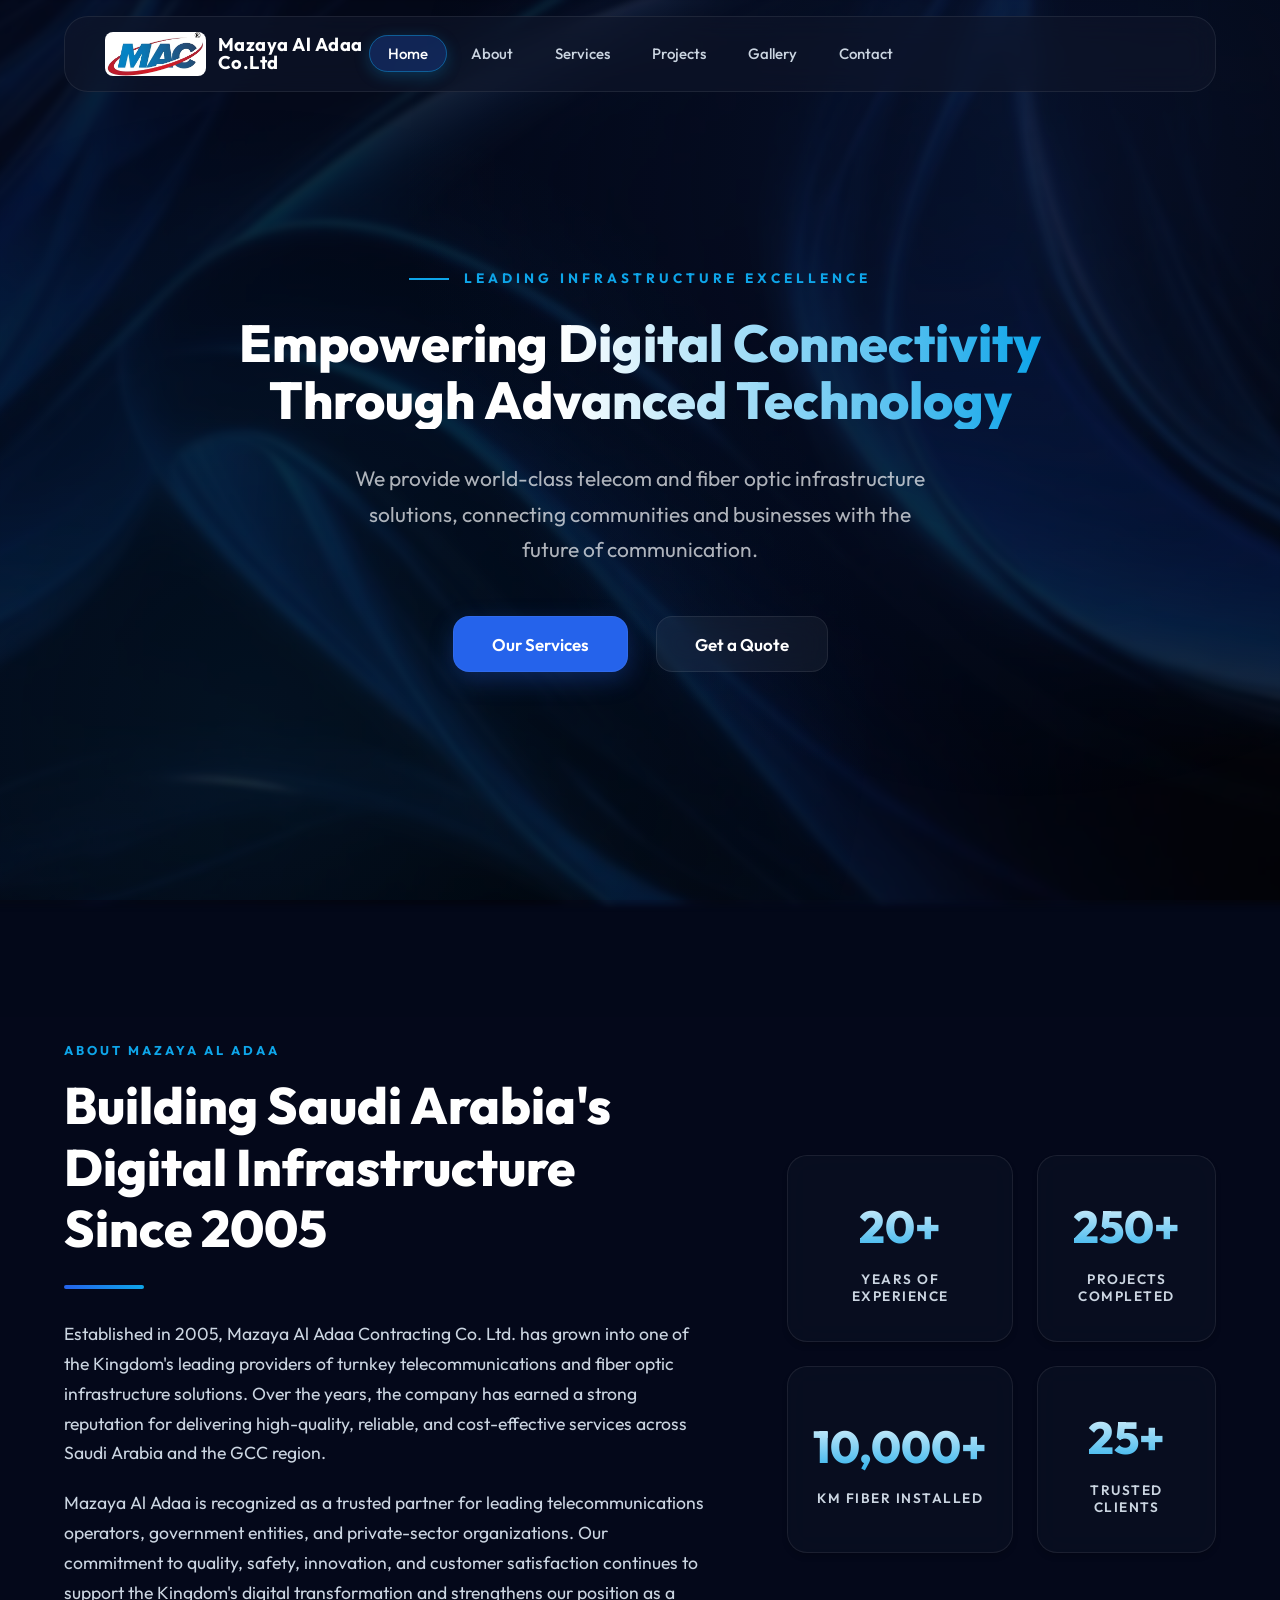
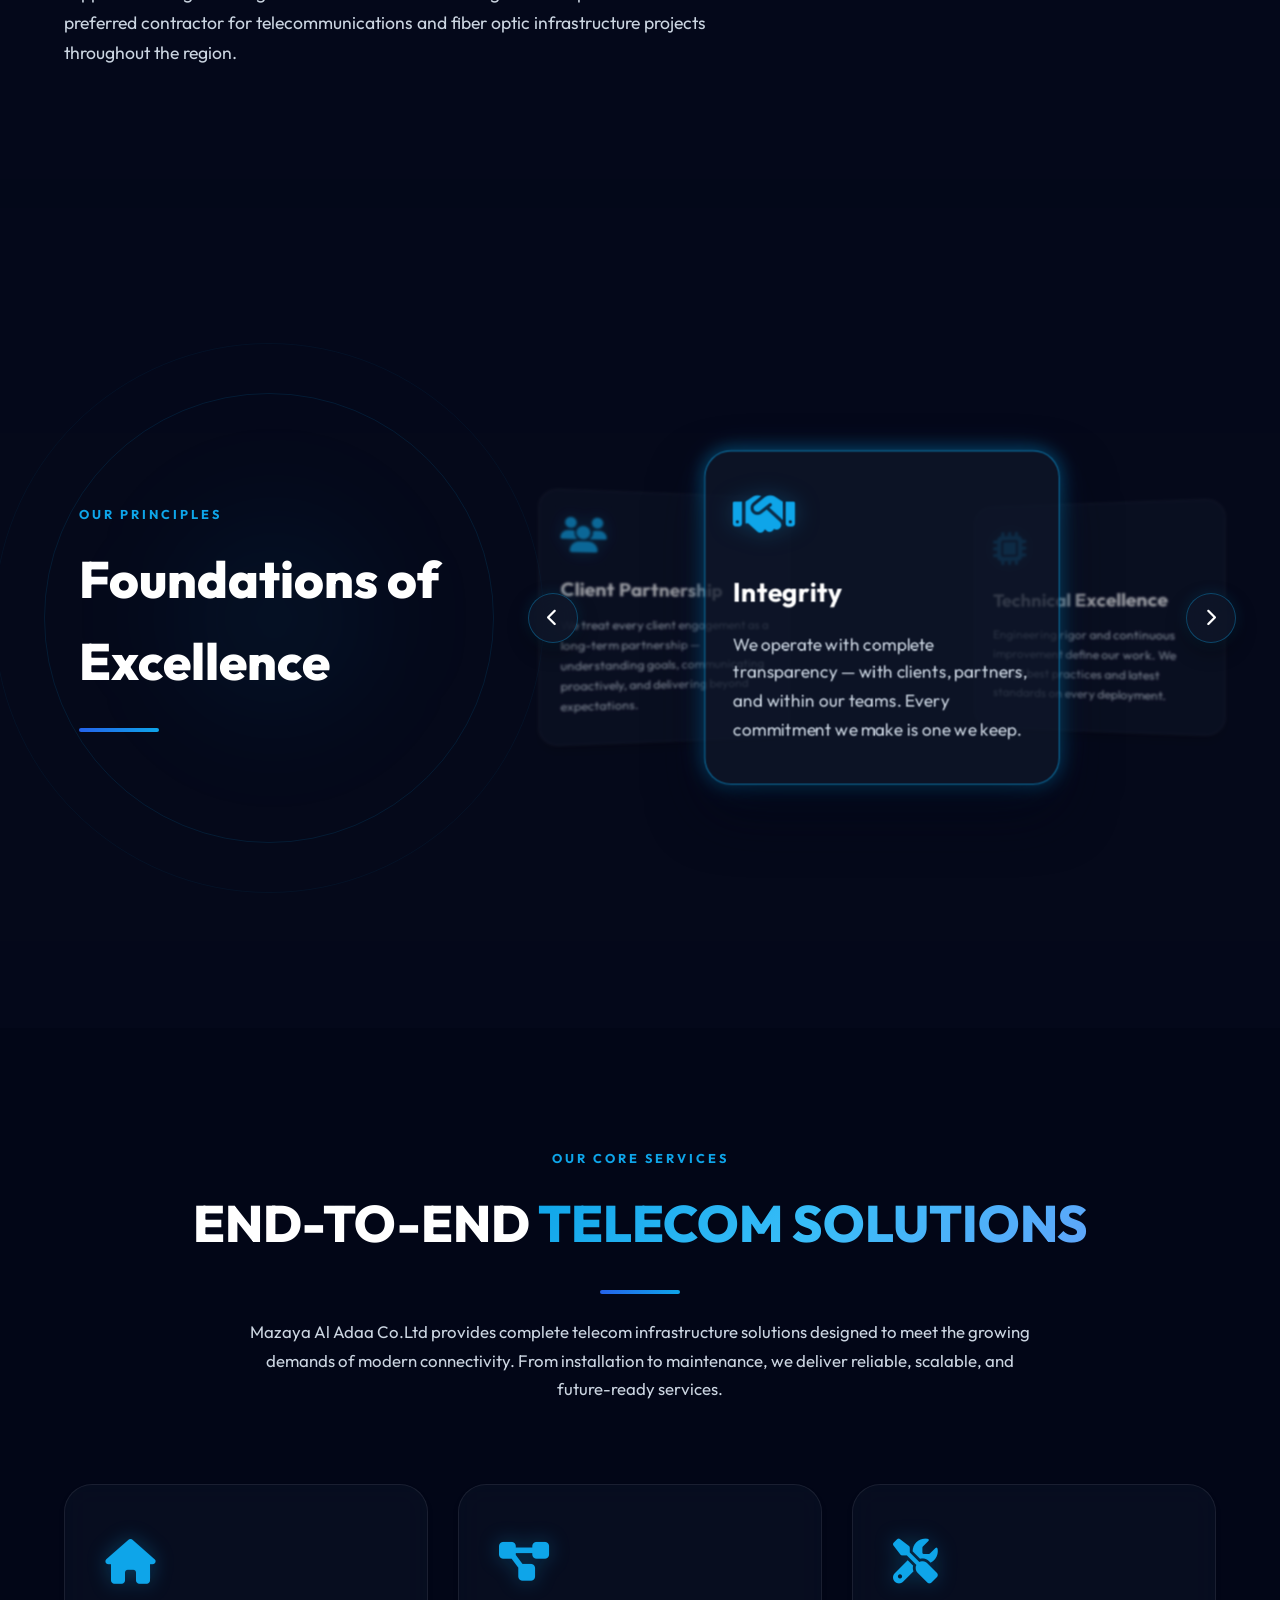
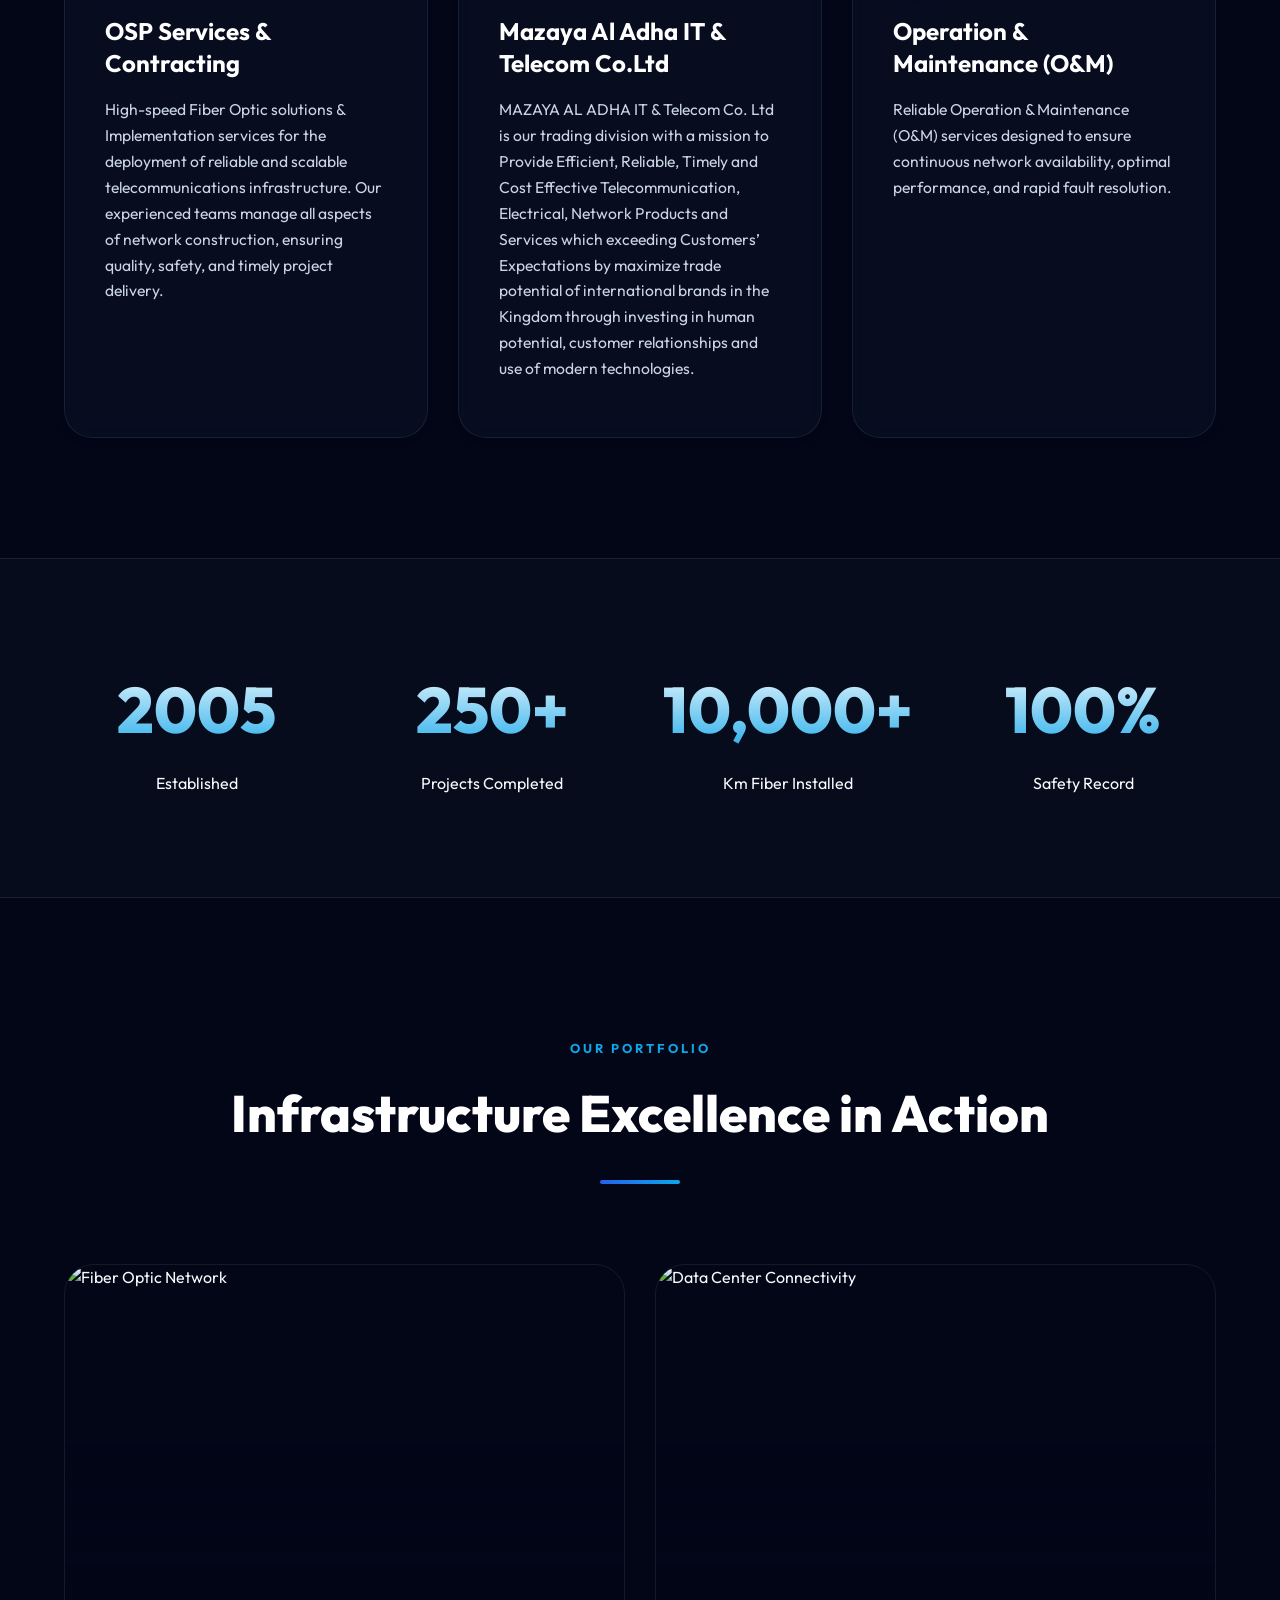
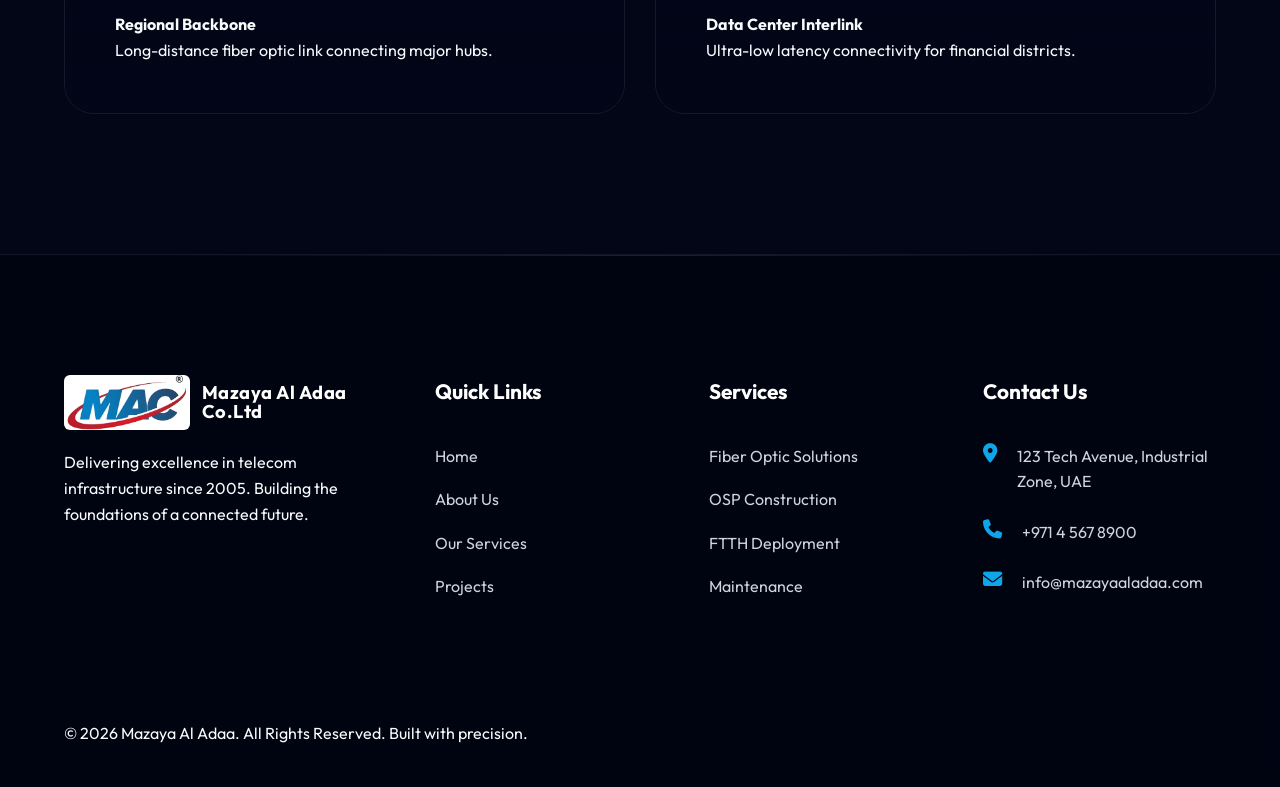
==== commit 04b63200: "initial commit" ====
--- a/index.html
+++ b/index.html
@@ -146,45 +146,37 @@
 
     <!-- Services Overview -->
     <section class="services-overview">
-        <div class="container services-asymmetric-grid">
-            <!-- Left Column: 3 Staggered Cards Stage (Exact Reference Arrangement) -->
-            <div class="services-staggered-stage" data-aos="fade-right">
-                <!-- Card 1: OSP Services & Contracting (Top-Left) -->
-                <div class="staggered-card card-ftth">
-                    <div class="staggered-icon-wrapper">
-                        <i class="fas fa-home"></i>
-                    </div>
+        <div class="container text-center">
+            <div class="section-header" data-aos="fade-up">
+                <span class="section-tag">OUR CORE SERVICES</span>
+                <h2 class="section-title">END-TO-END <span class="highlight-text">TELECOM SOLUTIONS</span></h2>
+                <div class="title-line"></div>
+                <p class="services-header-description">
+                    Mazaya Al Adaa Co.Ltd provides complete telecom infrastructure solutions designed to meet the growing demands of modern connectivity. From installation to maintenance, we deliver reliable, scalable, and future-ready services.
+                </p>
+            </div>
+            
+            <div class="services-cards-grid">
+                <!-- Card 1: OSP Services & Contracting -->
+                <div class="service-card" data-aos="fade-up">
+                    <i class="fas fa-home"></i>
                     <h3>OSP Services & Contracting</h3>
                     <p>High-speed Fiber Optic solutions & Implementation services for the deployment of reliable and scalable telecommunications infrastructure. Our experienced teams manage all aspects of network construction, ensuring quality, safety, and timely project delivery.</p>
                 </div>
                 
-                <!-- Card 2: Mazaya Al Adha IT & Telecom Co.Ltd (Top-Right) -->
-                <div class="staggered-card card-fiber">
-                    <div class="staggered-icon-wrapper">
-                        <i class="fas fa-project-diagram"></i>
-                    </div>
+                <!-- Card 2: Mazaya Al Adha IT & Telecom Co.Ltd -->
+                <div class="service-card" data-aos="fade-up" data-aos-delay="100">
+                    <i class="fas fa-project-diagram"></i>
                     <h3>Mazaya Al Adha IT & Telecom Co.Ltd</h3>
                     <p>MAZAYA AL ADHA IT & Telecom Co. Ltd is our trading division with a mission to Provide Efficient, Reliable, Timely and Cost Effective Telecommunication, Electrical, Network Products and Services which exceeding Customers’ Expectations by maximize trade potential of international brands in the Kingdom through investing in human potential, customer relationships and use of modern technologies.</p>
                 </div>
                 
-                <!-- Card 3: Operation & Maintenance (O&M) (Bottom) -->
-                <div class="staggered-card card-maintenance">
-                    <div class="staggered-icon-wrapper">
-                        <i class="fas fa-tools"></i>
-                    </div>
+                <!-- Card 3: Operation & Maintenance (O&M) -->
+                <div class="service-card" data-aos="fade-up" data-aos-delay="200">
+                    <i class="fas fa-tools"></i>
                     <h3>Operation & Maintenance (O&M)</h3>
                     <p>Reliable Operation & Maintenance (O&M) services designed to ensure continuous network availability, optimal performance, and rapid fault resolution.</p>
                 </div>
-            </div>
-            
-            <!-- Right Column: Section Header & Description (Vertically Centered) -->
-            <div class="services-content-right" data-aos="fade-left">
-                <span class="services-tag-subtitle">OUR CORE SERVICES</span>
-                <h2 class="services-main-title">END-TO-END<br><span class="highlight-text">TELECOM SOLUTIONS</span></h2>
-                <div class="services-accent-line"></div>
-                <p class="services-description">
-                    Mazaya Al Adaa Co.Ltd provides complete telecom infrastructure solutions designed to meet the growing demands of modern connectivity. From installation to maintenance, we deliver reliable, scalable, and future-ready services.
-                </p>
             </div>
         </div>
     </section>
--- a/style.css
+++ b/style.css
@@ -351,6 +351,12 @@
     color: var(--white);
 }
 
+.highlight-text {
+    background: linear-gradient(135deg, var(--accent) 0%, #38bdf8 50%, var(--primary-light) 100%);
+    -webkit-background-clip: text;
+    -webkit-text-fill-color: transparent;
+}
+
 .title-line {
     width: 80px;
     height: 4px;
@@ -372,13 +378,18 @@
 .service-card {
     background: rgba(15, 23, 42, 0.45);
     backdrop-filter: var(--glass-blur);
-    padding: 60px 45px;
-    border-radius: 30px;
+    -webkit-backdrop-filter: var(--glass-blur);
+    padding: 55px 40px;
+    border-radius: 28px;
     border: 1px solid var(--glass-border);
     transition: var(--transition);
     position: relative;
     overflow: hidden;
     box-shadow: var(--shadow-sm);
+    text-align: left;
+    display: flex;
+    flex-direction: column;
+    height: 100%;
 }
 
 .service-card::before {
@@ -388,16 +399,17 @@
     left: 0;
     width: 100%;
     height: 100%;
-    background: radial-gradient(circle at top right, rgba(14, 165, 233, 0.2), transparent 60%);
+    background: radial-gradient(circle at top right, rgba(14, 165, 233, 0.15), transparent 65%);
     opacity: 0;
     transition: var(--transition);
+    pointer-events: none;
 }
 
 .service-card:hover {
     transform: translateY(-8px);
-    border-color: rgba(14, 165, 233, 0.6);
-    background: rgba(15, 23, 42, 0.55);
-    box-shadow: 0 20px 40px rgba(0, 0, 0, 0.4), var(--neon-glow-accent);
+    border-color: rgba(14, 165, 233, 0.5);
+    background: rgba(15, 23, 42, 0.6);
+    box-shadow: 0 20px 40px rgba(0, 0, 0, 0.45), var(--neon-glow-accent);
 }
 
 .service-card:hover::before {
@@ -405,303 +417,101 @@
 }
 
 .service-card i {
-    font-size: 3rem;
+    font-size: 2.8rem;
     color: var(--accent);
-    margin-bottom: 35px;
+    margin-bottom: 30px;
     display: inline-block;
     filter: drop-shadow(0 0 10px rgba(14, 165, 233, 0.3));
+    transition: transform 0.3s ease, filter 0.3s ease;
+    z-index: 2;
+    position: relative;
+}
+
+.service-card:hover i {
+    transform: scale(1.06);
+    filter: drop-shadow(0 0 15px rgba(14, 165, 233, 0.6));
 }
 
 .service-card h3 {
-    margin-bottom: 20px;
-    font-size: 1.6rem;
+    margin-bottom: 18px;
+    font-size: 1.5rem;
     font-weight: 700;
+    color: #ffffff;
+    line-height: 1.35;
     position: relative;
     z-index: 2;
 }
 
 .service-card p {
     color: var(--text-muted);
-    font-size: 1.05rem;
+    font-size: 0.98rem;
+    line-height: 1.65;
     position: relative;
     z-index: 2;
+    margin: 0;
 }
 
 .card-num {
     position: absolute;
-    top: 20px;
+    top: 25px;
     right: 30px;
-    font-size: 6rem;
+    font-size: 5.5rem;
     font-weight: 800;
-    color: rgba(255, 255, 255, 0.03);
+    color: rgba(255, 255, 255, 0.04);
     line-height: 1;
     user-select: none;
-    z-index: 1;
-}
-
-/* Telecom Solutions Asymmetrical Redesign */
-.services-overview {
-    padding: 110px 0 140px 0;
-    position: relative;
-    background: transparent;
-    overflow: hidden;
-}
-
-/* 3D Wireframe Grid Floor Effect at bottom (Matching Reference Image) */
-.services-overview::after {
-    content: '';
-    position: absolute;
-    bottom: -30px;
-    left: -20%;
-    width: 140%;
-    height: 220px;
-    background: 
-        linear-gradient(to top, rgba(2, 6, 23, 0.95) 0%, rgba(2, 6, 23, 0.4) 60%, transparent 100%),
-        repeating-linear-gradient(90deg, rgba(14, 165, 233, 0.15) 0px, rgba(14, 165, 233, 0.15) 1px, transparent 1px, transparent 40px),
-        repeating-linear-gradient(0deg, rgba(14, 165, 233, 0.15) 0px, rgba(14, 165, 233, 0.15) 1px, transparent 1px, transparent 25px);
-    transform: perspective(600px) rotateX(65deg);
-    transform-origin: bottom center;
     pointer-events: none;
     z-index: 1;
-    opacity: 0.7;
-}
-
-.services-asymmetric-grid {
-    display: grid;
-    grid-template-columns: 57% 43%;
-    gap: 0;
-    align-items: center;
-    position: relative;
-    z-index: 2;
-    max-width: 1380px;
-}
-
-/* Left Column Stage (57% width) */
-.services-staggered-stage {
-    display: grid;
-    grid-template-columns: repeat(2, 1fr);
-    gap: 20px;
-    width: 100%;
-    max-width: 580px;
-    margin: 0;
-}
-
-.staggered-card {
-    position: relative;
-    width: 100%;
-    min-height: 270px;
-    padding: 22px 18px;
-    background: rgba(8, 18, 38, 0.85);
-    backdrop-filter: blur(16px);
-    -webkit-backdrop-filter: blur(16px);
-    border: 1.5px solid rgba(37, 99, 235, 0.45);
-    border-radius: 18px;
-    display: flex;
-    flex-direction: column;
-    align-items: center;
-    justify-content: center;
-    text-align: center;
-    box-shadow: 0 15px 35px rgba(0, 0, 0, 0.6), inset 0 0 15px rgba(14, 165, 233, 0.08);
-    transition: transform 0.4s cubic-bezier(0.4, 0, 0.2, 1), box-shadow 0.4s ease, border-color 0.4s ease;
-}
-
-.staggered-card.card-ftth {
-    grid-column: 1;
-    grid-row: 1;
-}
-
-.staggered-card.card-fiber {
-    grid-column: 2;
-    grid-row: 1;
-}
-
-.staggered-card.card-maintenance {
-    grid-column: 1 / span 2;
-    grid-row: 2;
-}
-
-.staggered-card.card-maintenance p {
-    max-width: 460px;
-}
-
-/* Icon Container inside Cards */
-.staggered-icon-wrapper {
-    width: 54px;
-    height: 54px;
-    background: rgba(14, 165, 233, 0.12);
-    border: 1.5px solid rgba(14, 165, 233, 0.35);
-    border-radius: 14px;
-    display: flex;
-    justify-content: center;
-    align-items: center;
-    margin-bottom: 10px;
-    box-shadow: 0 0 20px rgba(14, 165, 233, 0.15);
-    transition: all 0.4s cubic-bezier(0.4, 0, 0.2, 1);
-}
-
-.staggered-icon-wrapper i {
-    font-size: 1.5rem;
-    color: var(--accent);
-    filter: drop-shadow(0 0 10px rgba(14, 165, 233, 0.4));
-    transition: all 0.3s ease;
-}
-
-.staggered-card h3 {
-    font-family: 'Plus Jakarta Sans', 'Outfit', sans-serif;
-    font-size: 1.25rem;
-    font-weight: 700;
-    color: #ffffff;
-    letter-spacing: -0.01em;
-    margin-bottom: 12px;
-    line-height: 1.3;
-    text-transform: none;
-    -webkit-font-smoothing: antialiased;
-    -moz-osx-font-smoothing: grayscale;
-    transition: all 0.3s ease;
-}
-
-.staggered-card p {
-    font-family: 'Plus Jakarta Sans', 'Outfit', sans-serif;
-    font-size: 0.9rem;
-    line-height: 1.52;
-    color: rgba(241, 245, 249, 0.88);
-    font-weight: 400;
-    letter-spacing: normal;
-    -webkit-font-smoothing: antialiased;
-    -moz-osx-font-smoothing: grayscale;
-    transition: all 0.3s ease;
-}
-
-/* Soft Hover Animations */
-.staggered-card:hover {
-    transform: translateY(-6px) scale(1.02);
-    background: rgba(15, 28, 56, 0.9);
-    border-color: rgba(14, 165, 233, 0.8);
-    box-shadow: 0 22px 45px rgba(0, 0, 0, 0.7), 0 0 25px rgba(14, 165, 233, 0.4);
-    z-index: 20;
-}
-
-.staggered-card:hover .staggered-icon-wrapper {
-    background: rgba(14, 165, 233, 0.22);
-    border-color: rgba(14, 165, 233, 0.65);
-    box-shadow: 0 0 25px rgba(14, 165, 233, 0.45);
-    transform: scale(1.08);
-}
-
-.staggered-card:hover .staggered-icon-wrapper i {
-    color: var(--white);
-    filter: drop-shadow(0 0 15px rgba(14, 165, 233, 0.85));
-}
-
-.staggered-card:hover h3 {
-    color: var(--white);
-}
-
-/* Right Column Content Styling (43% width) */
-.services-content-right {
-    display: flex;
-    flex-direction: column;
-    align-items: flex-start;
-    text-align: left;
-    padding-left: 20px;
-    font-family: 'Outfit', sans-serif;
-}
-
-.services-tag-subtitle {
-    font-family: 'Outfit', sans-serif;
-    color: var(--accent);
-    font-weight: 700;
-    text-transform: uppercase;
-    letter-spacing: 3.5px;
-    font-size: 0.85rem;
-    line-height: 1.4;
-    margin-bottom: 16px;
-    display: block;
-}
-
-.services-main-title {
-    font-family: 'Outfit', sans-serif;
-    font-size: clamp(2.3rem, 3.8vw, 3.2rem);
-    font-weight: 800;
-    line-height: 1.15;
-    color: var(--white);
-    text-transform: uppercase;
-    letter-spacing: -0.5px;
-}
-
-.services-main-title .highlight-text {
-    font-family: 'Outfit', sans-serif;
-    background: linear-gradient(135deg, var(--accent) 0%, #38bdf8 50%, var(--primary-light) 100%);
-    -webkit-background-clip: text;
-    -webkit-text-fill-color: transparent;
-}
-
-.services-accent-line {
-    width: 50px;
-    height: 3.5px;
-    background: var(--accent);
-    border-radius: 2px;
-    margin: 20px 0 32px 0;
-    box-shadow: 0 0 10px rgba(14, 165, 233, 0.5);
-}
-
-.services-description {
-    font-family: 'Outfit', sans-serif;
+    transition: color 0.3s ease;
+}
+
+.service-card:hover .card-num {
+    color: rgba(14, 165, 233, 0.09);
+}
+
+/* Services Overview Section (Home Page) */
+.services-overview {
+    padding: 120px 0;
+    position: relative;
+    background: transparent;
+}
+
+.services-header-description {
+    max-width: 780px;
+    margin: 24px auto 0;
     font-size: 1.05rem;
-    font-weight: 400;
     line-height: 1.7;
     color: var(--text-muted);
-    max-width: 480px;
-}
-
-/* Responsive Media Queries for Tablet/Mobile */
-@media screen and (max-width: 1280px) {
-    .services-asymmetric-grid {
-        grid-template-columns: 55% 45%;
-    }
-}
-
-@media screen and (max-width: 992px) {
-    .services-asymmetric-grid {
+}
+
+.services-cards-grid {
+    display: grid;
+    grid-template-columns: repeat(3, 1fr);
+    gap: 30px;
+    align-items: stretch;
+    margin-top: 55px;
+}
+
+@media screen and (max-width: 1100px) {
+    .services-cards-grid {
+        gap: 20px;
+    }
+    .service-card {
+        padding: 45px 28px;
+    }
+}
+
+@media screen and (max-width: 868px) {
+    .services-overview {
+        padding: 90px 0;
+    }
+    .services-cards-grid {
         grid-template-columns: 1fr;
-        gap: 40px;
-    }
-    
-    .services-content-right {
-        order: -1;
-        align-items: center;
-        text-align: center;
-        padding-left: 0;
-    }
-    
-    .services-accent-line {
-        margin: 20px auto 28px auto;
-    }
-    
-    .services-description {
-        max-width: 700px;
-    }
-    
-    .services-staggered-stage {
-        max-width: 100%;
-        gap: 20px;
-    }
-}
-
-@media screen and (max-width: 640px) {
-    .services-staggered-stage {
-        grid-template-columns: 1fr;
-    }
-    
-    .staggered-card.card-ftth,
-    .staggered-card.card-fiber,
-    .staggered-card.card-maintenance {
-        grid-column: span 1;
-        grid-row: auto;
-    }
-    
-    .services-main-title {
-        font-size: 2rem;
+        gap: 25px;
+        margin-top: 40px;
+    }
+    .service-card {
+        padding: 45px 30px;
     }
 }
 
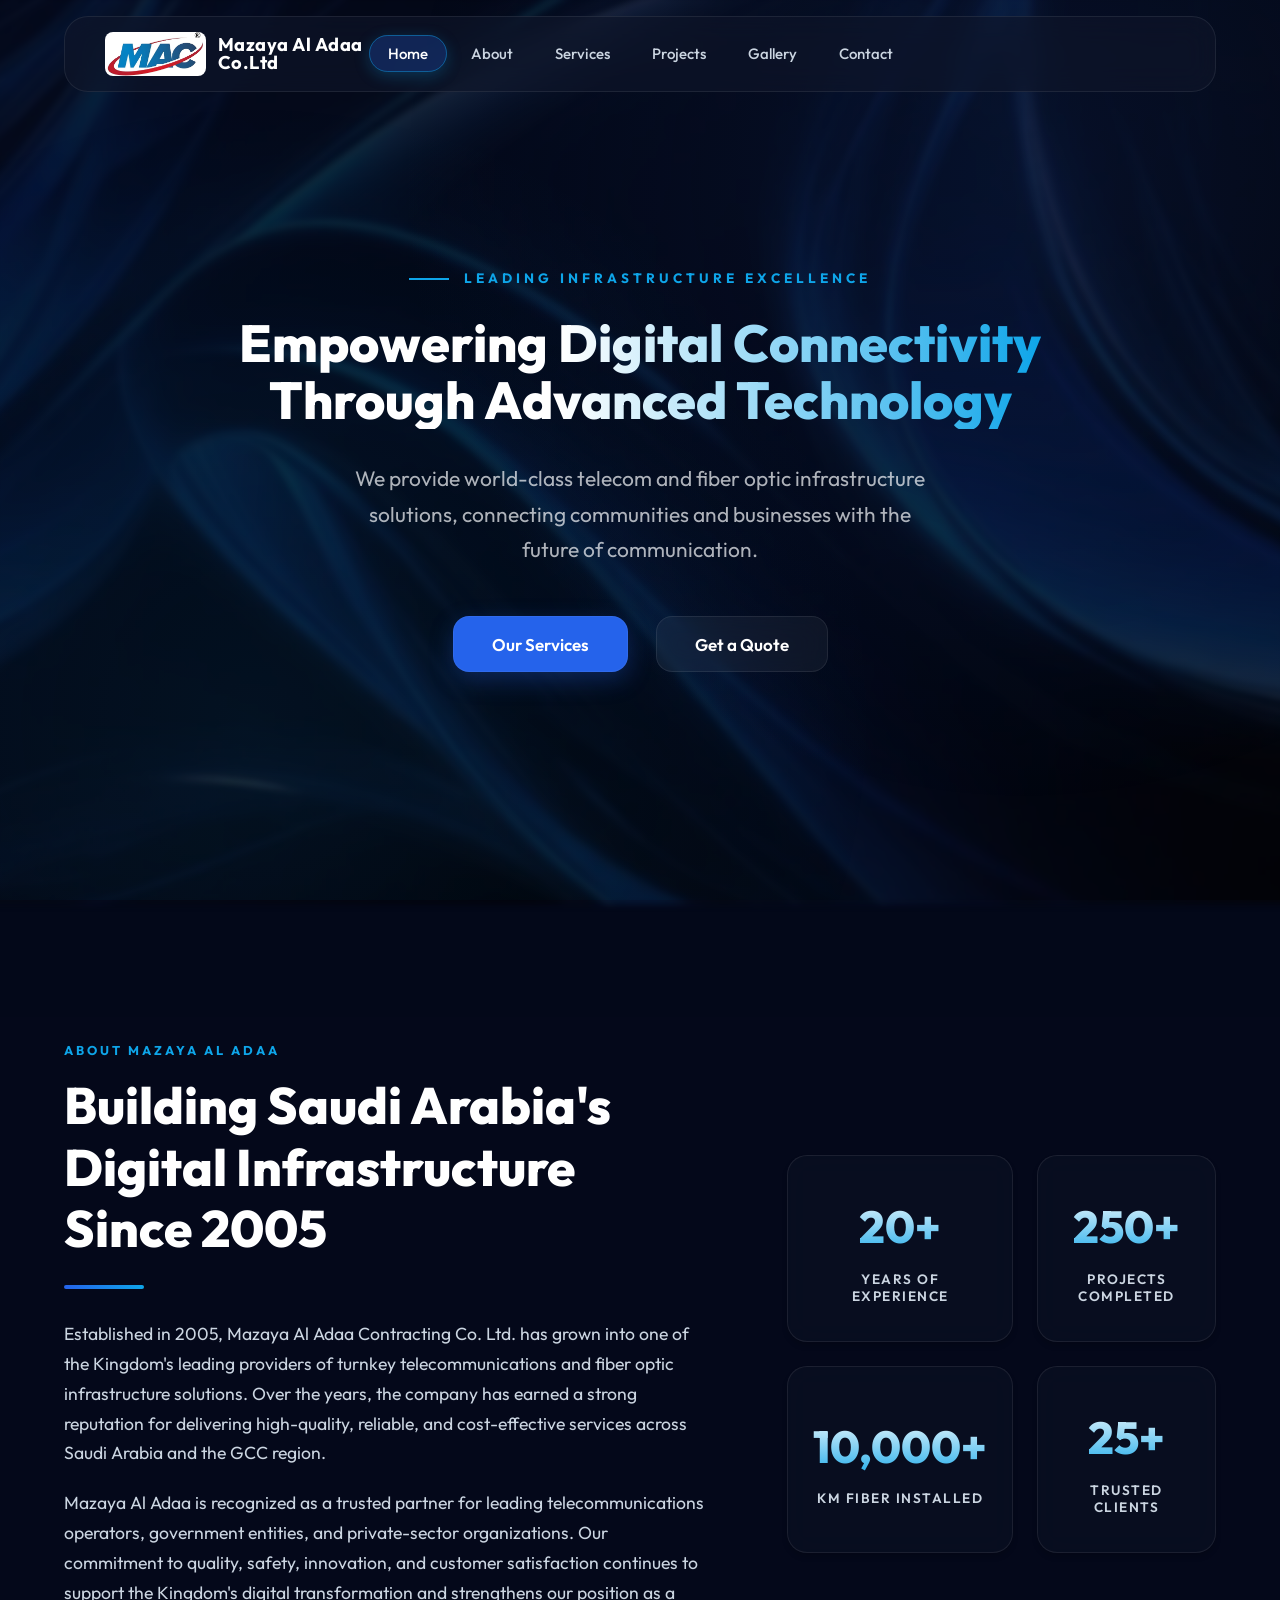
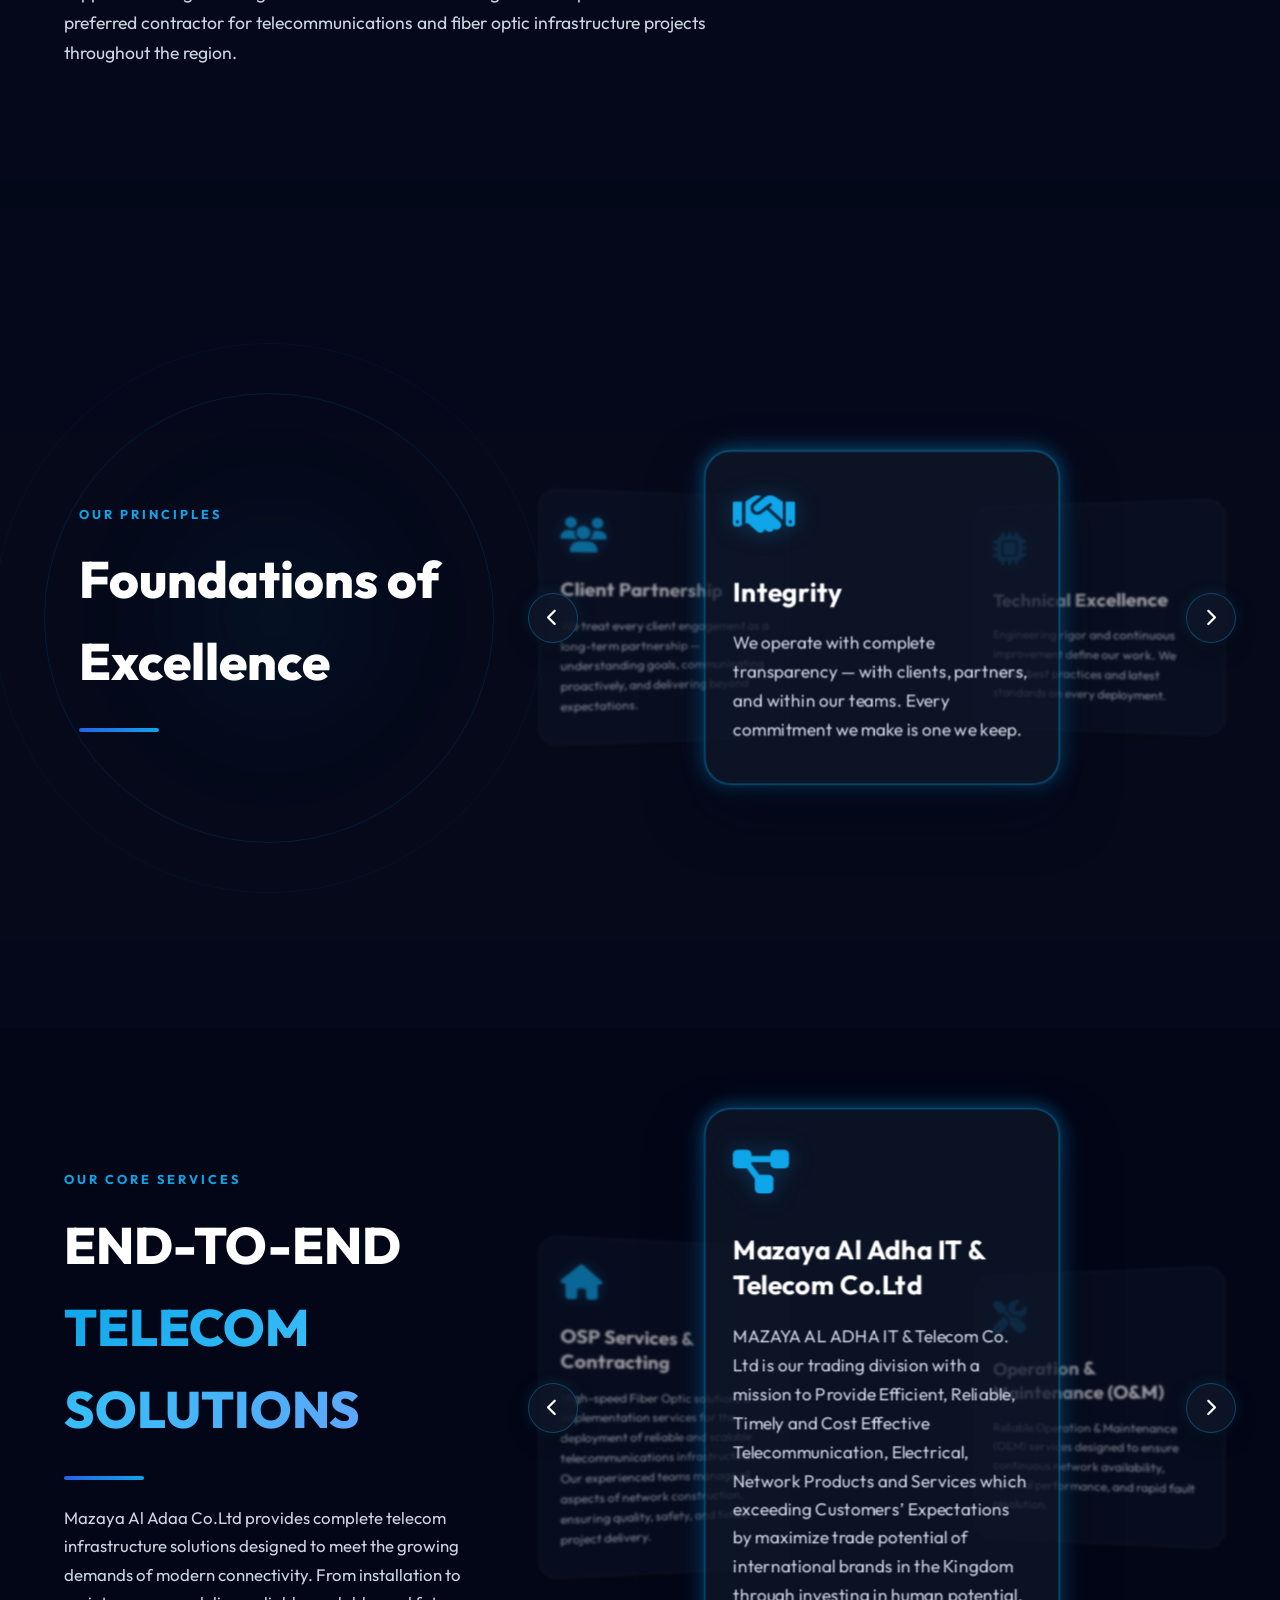
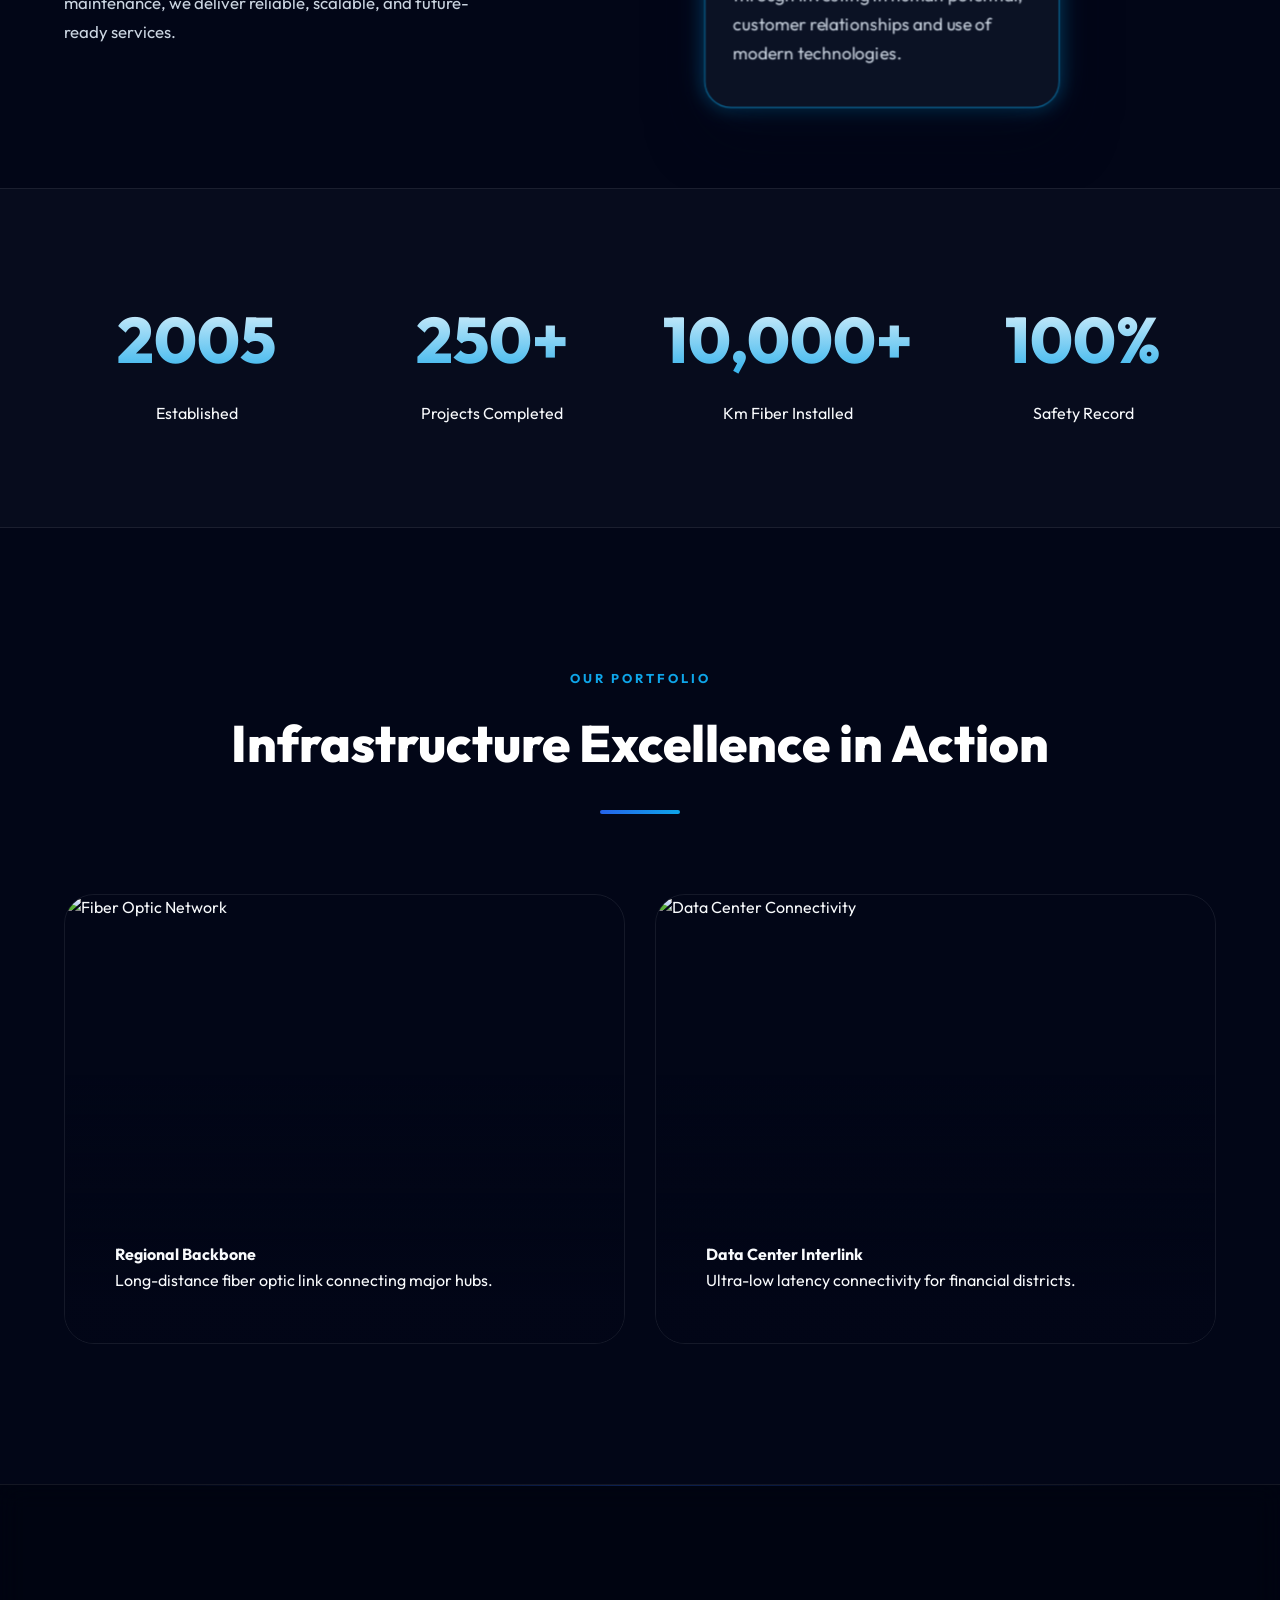
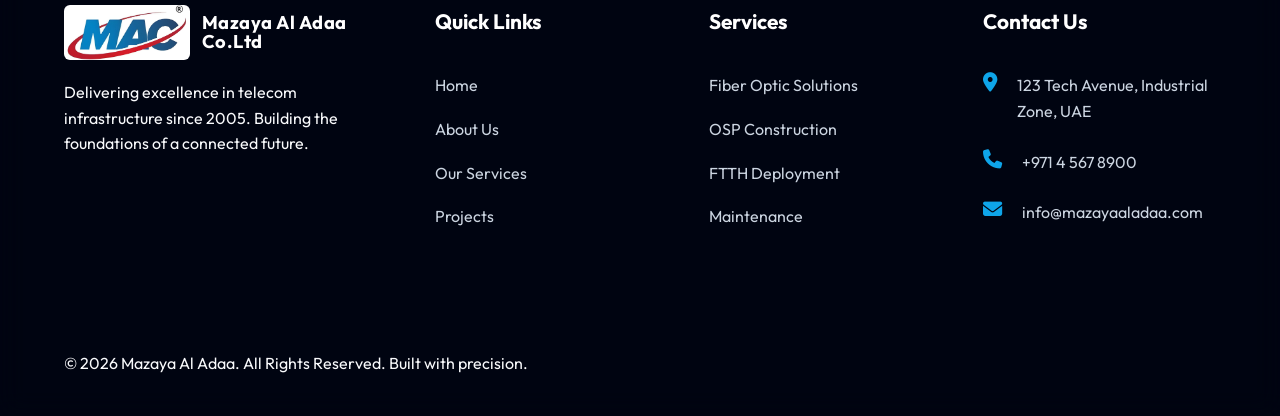
==== commit d0bce69b: "initial commit" ====
--- a/index.html
+++ b/index.html
@@ -5,7 +5,7 @@
     <meta name="viewport" content="width=device-width, initial-scale=1.0">
     <title>Mazaya Al Adaa | Advanced Telecom & Fiber Optic Solutions</title>
     <meta name="description" content="Empowering Digital Connectivity Through Advanced Technology. Leading provider of telecom and fiber optic infrastructure services.">
-    <link rel="stylesheet" href="style.css?v=1.2">
+    <link rel="stylesheet" href="style.css?v=1.4">
     <!-- Google Fonts -->
     <link rel="preconnect" href="https://fonts.googleapis.com">
     <link rel="preconnect" href="https://fonts.gstatic.com" crossorigin>
@@ -146,36 +146,58 @@
 
     <!-- Services Overview -->
     <section class="services-overview">
-        <div class="container text-center">
-            <div class="section-header" data-aos="fade-up">
-                <span class="section-tag">OUR CORE SERVICES</span>
-                <h2 class="section-title">END-TO-END <span class="highlight-text">TELECOM SOLUTIONS</span></h2>
-                <div class="title-line"></div>
-                <p class="services-header-description">
-                    Mazaya Al Adaa Co.Ltd provides complete telecom infrastructure solutions designed to meet the growing demands of modern connectivity. From installation to maintenance, we deliver reliable, scalable, and future-ready services.
-                </p>
+        <div class="container services-section-container">
+            <!-- Left Side: Subtitle, Title, Line & Description -->
+            <div class="services-left" data-aos="fade-right">
+                <div class="services-header">
+                    <span class="section-tag">OUR CORE SERVICES</span>
+                    <h2 class="section-title">END-TO-END <span class="highlight-text">TELECOM SOLUTIONS</span></h2>
+                    <div class="title-line"></div>
+                    <p class="services-header-description">
+                        Mazaya Al Adaa Co.Ltd provides complete telecom infrastructure solutions designed to meet the growing demands of modern connectivity. From installation to maintenance, we deliver reliable, scalable, and future-ready services.
+                    </p>
+                </div>
             </div>
             
-            <div class="services-cards-grid">
-                <!-- Card 1: OSP Services & Contracting -->
-                <div class="service-card" data-aos="fade-up">
-                    <i class="fas fa-home"></i>
-                    <h3>OSP Services & Contracting</h3>
-                    <p>High-speed Fiber Optic solutions & Implementation services for the deployment of reliable and scalable telecommunications infrastructure. Our experienced teams manage all aspects of network construction, ensuring quality, safety, and timely project delivery.</p>
-                </div>
-                
-                <!-- Card 2: Mazaya Al Adha IT & Telecom Co.Ltd -->
-                <div class="service-card" data-aos="fade-up" data-aos-delay="100">
-                    <i class="fas fa-project-diagram"></i>
-                    <h3>Mazaya Al Adha IT & Telecom Co.Ltd</h3>
-                    <p>MAZAYA AL ADHA IT & Telecom Co. Ltd is our trading division with a mission to Provide Efficient, Reliable, Timely and Cost Effective Telecommunication, Electrical, Network Products and Services which exceeding Customers’ Expectations by maximize trade potential of international brands in the Kingdom through investing in human potential, customer relationships and use of modern technologies.</p>
-                </div>
-                
-                <!-- Card 3: Operation & Maintenance (O&M) -->
-                <div class="service-card" data-aos="fade-up" data-aos-delay="200">
-                    <i class="fas fa-tools"></i>
-                    <h3>Operation & Maintenance (O&M)</h3>
-                    <p>Reliable Operation & Maintenance (O&M) services designed to ensure continuous network availability, optimal performance, and rapid fault resolution.</p>
+            <!-- Right Side: 3-Card Carousel -->
+            <div class="services-right" data-aos="fade-left">
+                <div class="services-carousel-wrapper">
+                    <button class="carousel-nav-btn prev-btn" id="services-prev" aria-label="Previous Service">
+                        <i class="fas fa-chevron-left"></i>
+                    </button>
+                    
+                    <div class="services-3d-carousel">
+                        <!-- Card 1: OSP Services & Contracting -->
+                        <div class="services-card-3d" data-index="0">
+                            <div class="service-card services-card-inner">
+                                <i class="fas fa-home"></i>
+                                <h3>OSP Services & Contracting</h3>
+                                <p>High-speed Fiber Optic solutions & Implementation services for the deployment of reliable and scalable telecommunications infrastructure. Our experienced teams manage all aspects of network construction, ensuring quality, safety, and timely project delivery.</p>
+                            </div>
+                        </div>
+                        
+                        <!-- Card 2: Mazaya Al Adha IT & Telecom Co.Ltd -->
+                        <div class="services-card-3d" data-index="1">
+                            <div class="service-card services-card-inner">
+                                <i class="fas fa-project-diagram"></i>
+                                <h3>Mazaya Al Adha IT & Telecom Co.Ltd</h3>
+                                <p>MAZAYA AL ADHA IT & Telecom Co. Ltd is our trading division with a mission to Provide Efficient, Reliable, Timely and Cost Effective Telecommunication, Electrical, Network Products and Services which exceeding Customers’ Expectations by maximize trade potential of international brands in the Kingdom through investing in human potential, customer relationships and use of modern technologies.</p>
+                            </div>
+                        </div>
+                        
+                        <!-- Card 3: Operation & Maintenance (O&M) -->
+                        <div class="services-card-3d" data-index="2">
+                            <div class="service-card services-card-inner">
+                                <i class="fas fa-tools"></i>
+                                <h3>Operation & Maintenance (O&M)</h3>
+                                <p>Reliable Operation & Maintenance (O&M) services designed to ensure continuous network availability, optimal performance, and rapid fault resolution.</p>
+                            </div>
+                        </div>
+                    </div>
+
+                    <button class="carousel-nav-btn next-btn" id="services-next" aria-label="Next Service">
+                        <i class="fas fa-chevron-right"></i>
+                    </button>
                 </div>
             </div>
         </div>
--- a/style.css
+++ b/style.css
@@ -469,49 +469,254 @@
     color: rgba(14, 165, 233, 0.09);
 }
 
-/* Services Overview Section (Home Page) */
+/* Services Overview Section (Home Page) - 2-Column Split Layout */
 .services-overview {
-    padding: 120px 0;
-    position: relative;
+    position: relative;
+    overflow: hidden;
+    padding: 130px 0;
     background: transparent;
 }
 
+.services-section-container {
+    display: grid;
+    grid-template-columns: 38% 58%;
+    gap: 4%;
+    align-items: center;
+    position: relative;
+    z-index: 2;
+}
+
+.services-left {
+    position: relative;
+    display: flex;
+    align-items: center;
+    min-height: 420px;
+    z-index: 2;
+}
+
+.services-header {
+    text-align: left;
+    position: relative;
+    z-index: 2;
+}
+
+.services-left .title-line {
+    margin: 25px 0 0 0;
+}
+
 .services-header-description {
-    max-width: 780px;
-    margin: 24px auto 0;
+    margin: 24px 0 0 0;
     font-size: 1.05rem;
     line-height: 1.7;
     color: var(--text-muted);
-}
-
-.services-cards-grid {
-    display: grid;
-    grid-template-columns: repeat(3, 1fr);
-    gap: 30px;
-    align-items: stretch;
-    margin-top: 55px;
-}
-
-@media screen and (max-width: 1100px) {
-    .services-cards-grid {
-        gap: 20px;
-    }
-    .service-card {
-        padding: 45px 28px;
-    }
-}
-
-@media screen and (max-width: 868px) {
+    text-align: left;
+}
+
+.services-right {
+    position: relative;
+    width: 100%;
+    height: 500px;
+    display: flex;
+    justify-content: center;
+    align-items: center;
+    z-index: 2;
+}
+
+.services-carousel-wrapper {
+    position: relative;
+    width: 100%;
+    height: 100%;
+    display: flex;
+    justify-content: center;
+    align-items: center;
+}
+
+.services-3d-carousel {
+    position: relative;
+    width: 100%;
+    height: 100%;
+    display: flex;
+    justify-content: center;
+    align-items: center;
+    perspective: 1000px;
+    transform-style: preserve-3d;
+}
+
+.services-card-3d {
+    position: absolute;
+    width: 320px;
+    transform-style: preserve-3d;
+    transition: transform 0.8s cubic-bezier(0.4, 0, 0.2, 1), 
+                opacity 0.8s cubic-bezier(0.4, 0, 0.2, 1),
+                filter 0.8s cubic-bezier(0.4, 0, 0.2, 1),
+                z-index 0.8s step-end;
+    cursor: pointer;
+}
+
+/* Front active card */
+.services-card-3d.card-front {
+    transform: translate3d(0, 0, 100px) scale(1);
+    opacity: 1;
+    filter: blur(0);
+    z-index: 10;
+    pointer-events: auto;
+    transition: transform 0.8s cubic-bezier(0.4, 0, 0.2, 1), 
+                opacity 0.8s cubic-bezier(0.4, 0, 0.2, 1),
+                filter 0.8s cubic-bezier(0.4, 0, 0.2, 1),
+                z-index 0s;
+}
+
+/* Background left card */
+.services-card-3d.card-left {
+    transform: translate3d(-230px, 0, -80px) scale(0.82) rotateY(15deg);
+    opacity: 0.6;
+    filter: blur(1.5px);
+    z-index: 5;
+    pointer-events: auto;
+    transition: transform 0.8s cubic-bezier(0.4, 0, 0.2, 1), 
+                opacity 0.8s cubic-bezier(0.4, 0, 0.2, 1),
+                filter 0.8s cubic-bezier(0.4, 0, 0.2, 1),
+                z-index 0.8s step-start;
+}
+
+/* Background right card */
+.services-card-3d.card-right {
+    transform: translate3d(230px, 0, -80px) scale(0.82) rotateY(-15deg);
+    opacity: 0.6;
+    filter: blur(1.5px);
+    z-index: 5;
+    pointer-events: auto;
+    transition: transform 0.8s cubic-bezier(0.4, 0, 0.2, 1), 
+                opacity 0.8s cubic-bezier(0.4, 0, 0.2, 1),
+                filter 0.8s cubic-bezier(0.4, 0, 0.2, 1),
+                z-index 0.8s step-start;
+}
+
+.services-card-3d.card-left:hover,
+.services-card-3d.card-right:hover {
+    opacity: 0.85;
+    filter: blur(0px);
+}
+
+.services-card-inner {
+    border-radius: 24px !important;
+    padding: 35px 25px !important;
+    background: rgba(15, 23, 42, 0.55);
+    backdrop-filter: var(--glass-blur);
+    -webkit-backdrop-filter: var(--glass-blur);
+    border: 1px solid var(--glass-border);
+    box-shadow: var(--shadow-md);
+    transition: border-color 0.8s cubic-bezier(0.4, 0, 0.2, 1),
+                box-shadow 0.8s cubic-bezier(0.4, 0, 0.2, 1),
+                background-color 0.8s cubic-bezier(0.4, 0, 0.2, 1);
+}
+
+/* Glow and background enhancement for front active card */
+.services-card-3d.card-front .services-card-inner {
+    background: rgba(15, 23, 42, 0.75) !important;
+    border-color: rgba(14, 165, 233, 0.6) !important;
+    box-shadow: 0 25px 50px rgba(2, 6, 23, 0.6), var(--neon-glow-accent) !important;
+}
+
+.services-card-3d.card-left .services-card-inner,
+.services-card-3d.card-right .services-card-inner {
+    border-color: var(--glass-border) !important;
+    box-shadow: var(--shadow-md) !important;
+}
+
+/* Nav buttons positioning in services carousel */
+.services-carousel-wrapper .carousel-nav-btn.prev-btn {
+    left: -20px;
+}
+
+.services-carousel-wrapper .carousel-nav-btn.next-btn {
+    right: -20px;
+}
+
+@media screen and (max-width: 1200px) {
+    .services-card-3d {
+        width: 290px;
+    }
+    .services-card-3d.card-left {
+        transform: translate3d(-180px, 0, -60px) scale(0.82) rotateY(12deg);
+    }
+    .services-card-3d.card-right {
+        transform: translate3d(180px, 0, -60px) scale(0.82) rotateY(-12deg);
+    }
+    .services-carousel-wrapper .carousel-nav-btn.prev-btn {
+        left: -10px;
+    }
+    .services-carousel-wrapper .carousel-nav-btn.next-btn {
+        right: -10px;
+    }
+}
+
+@media screen and (max-width: 1024px) {
+    .services-section-container {
+        grid-template-columns: 1fr;
+        gap: 40px;
+        padding: 0 20px;
+    }
+    .services-left {
+        min-height: auto;
+        justify-content: flex-start;
+    }
+    .services-right {
+        height: 480px;
+        width: 100%;
+    }
+    .services-carousel-wrapper .carousel-nav-btn.prev-btn {
+        left: 10px;
+    }
+    .services-carousel-wrapper .carousel-nav-btn.next-btn {
+        right: 10px;
+    }
+}
+
+@media screen and (max-width: 768px) {
     .services-overview {
         padding: 90px 0;
     }
-    .services-cards-grid {
-        grid-template-columns: 1fr;
-        gap: 25px;
-        margin-top: 40px;
-    }
-    .service-card {
-        padding: 45px 30px;
+    .services-right {
+        height: 460px;
+    }
+    .services-card-3d {
+        width: 275px;
+    }
+    .services-card-3d.card-left {
+        transform: translate3d(-130px, 0, -50px) scale(0.8) rotateY(10deg);
+    }
+    .services-card-3d.card-right {
+        transform: translate3d(130px, 0, -50px) scale(0.8) rotateY(-10deg);
+    }
+    .services-card-inner {
+        padding: 28px 20px !important;
+    }
+}
+
+@media screen and (max-width: 480px) {
+    .services-right {
+        height: 470px;
+    }
+    .services-card-3d {
+        width: 250px;
+    }
+    .services-card-3d.card-left {
+        transform: translate3d(-70px, 0, -40px) scale(0.75);
+    }
+    .services-card-3d.card-right {
+        transform: translate3d(70px, 0, -40px) scale(0.75);
+    }
+    .services-carousel-wrapper .carousel-nav-btn {
+        width: 42px;
+        height: 42px;
+        font-size: 0.95rem;
+    }
+    .services-carousel-wrapper .carousel-nav-btn.prev-btn {
+        left: -5px;
+    }
+    .services-carousel-wrapper .carousel-nav-btn.next-btn {
+        right: -5px;
     }
 }
 
@@ -2239,3 +2444,944 @@
         padding: 20px 30px 30px 30px;
     }
 }
+
+/* ==================================================
+   MAC MACHINERIES: FEATURED MACHINE + THUMBNAIL CAROUSEL
+   ================================================== */
+.machineries-section {
+    padding: 110px 0 140px;
+    position: relative;
+    background: transparent;
+    border-top: 1px solid var(--glass-border);
+    overflow: hidden;
+}
+
+.machinery-showcase-wrapper {
+    position: relative;
+    width: 100%;
+    margin-top: 50px;
+    display: flex;
+    flex-direction: column;
+    gap: 32px;
+}
+
+/* 1. Main Featured Machine Stage */
+.featured-machine-stage {
+    position: relative;
+    width: 100%;
+}
+
+.featured-machine-card {
+    display: flex;
+    align-items: stretch;
+    background: rgba(10, 22, 48, 0.88);
+    border: 1.5px solid rgba(255, 255, 255, 0.08);
+    border-radius: 28px;
+    backdrop-filter: var(--glass-blur);
+    -webkit-backdrop-filter: var(--glass-blur);
+    box-shadow: 0 25px 60px rgba(0, 0, 0, 0.65), 0 0 40px rgba(14, 165, 233, 0.12);
+    overflow: hidden;
+    min-height: 480px;
+    transition: border-color 0.4s ease, box-shadow 0.4s ease;
+}
+
+.featured-machine-card:hover {
+    border-color: rgba(14, 165, 233, 0.35);
+    box-shadow: 0 30px 70px rgba(0, 0, 0, 0.75), 0 0 50px rgba(14, 165, 233, 0.2);
+}
+
+/* Left Image Pane (60-65%) */
+.featured-image-pane {
+    position: relative;
+    flex: 1.5; /* ~60-65% width */
+    min-width: 0;
+    background: radial-gradient(circle at center, rgba(14, 165, 233, 0.15) 0%, rgba(2, 6, 23, 0.6) 70%, rgba(2, 6, 23, 0.95) 100%);
+    border-right: 1.5px solid rgba(255, 255, 255, 0.06);
+    display: flex;
+    align-items: center;
+    justify-content: center;
+    padding: 30px;
+    overflow: hidden;
+}
+
+.featured-number-badge {
+    position: absolute;
+    top: 22px;
+    left: 24px;
+    z-index: 4;
+}
+
+.featured-number-badge span {
+    font-size: 1.15rem;
+    font-weight: 800;
+    color: var(--accent);
+    letter-spacing: 1.5px;
+    background: rgba(2, 6, 23, 0.85);
+    padding: 7px 15px;
+    border-radius: 10px;
+    border: 1px solid rgba(14, 165, 233, 0.35);
+    box-shadow: 0 4px 15px rgba(0, 0, 0, 0.5), 0 0 12px rgba(14, 165, 233, 0.3);
+    display: inline-block;
+}
+
+.featured-img-wrap {
+    position: relative;
+    width: 100%;
+    height: 100%;
+    min-height: 380px;
+    display: flex;
+    align-items: center;
+    justify-content: center;
+    z-index: 2;
+}
+
+.featured-main-img {
+    max-width: 100%;
+    max-height: 400px;
+    width: auto;
+    height: auto;
+    object-fit: contain;
+    filter: drop-shadow(0 15px 30px rgba(0, 0, 0, 0.6));
+    transition: transform 0.45s cubic-bezier(0.2, 0.9, 0.3, 1), opacity 0.35s ease;
+    transform: scale(1);
+}
+
+.featured-img-wrap.transitioning .featured-main-img {
+    opacity: 0.15;
+    transform: scale(0.92);
+}
+
+.featured-glow-fx {
+    position: absolute;
+    width: 280px;
+    height: 280px;
+    border-radius: 50%;
+    background: radial-gradient(circle, rgba(14, 165, 233, 0.25) 0%, transparent 70%);
+    top: 50%;
+    left: 50%;
+    transform: translate(-50%, -50%);
+    pointer-events: none;
+    z-index: 1;
+    filter: blur(25px);
+}
+
+/* Right Information Pane (35-40%) */
+.featured-info-pane {
+    flex: 1;
+    min-width: 0;
+    padding: 44px 48px;
+    display: flex;
+    flex-direction: column;
+    justify-content: center;
+    text-align: left;
+    position: relative;
+    z-index: 2;
+    transition: opacity 0.35s ease, transform 0.35s ease;
+}
+
+.featured-info-pane.transitioning {
+    opacity: 0.15;
+    transform: translateY(8px);
+}
+
+.featured-meta-bar {
+    display: flex;
+    align-items: center;
+    margin-bottom: 16px;
+}
+
+.featured-position-counter {
+    font-size: 1.1rem;
+    font-weight: 800;
+    color: var(--accent);
+    letter-spacing: 1.5px;
+    background: rgba(14, 165, 233, 0.12);
+    padding: 6px 14px;
+    border-radius: 8px;
+    border: 1px solid rgba(14, 165, 233, 0.3);
+    display: inline-block;
+    box-shadow: 0 0 15px rgba(14, 165, 233, 0.15);
+}
+
+.featured-name {
+    font-size: 2.35rem;
+    font-weight: 800;
+    color: var(--white);
+    margin: 0 0 16px 0;
+    line-height: 1.2;
+    letter-spacing: 0.5px;
+    text-shadow: 0 2px 10px rgba(0, 0, 0, 0.5);
+}
+
+.featured-accent-divider {
+    width: 60px;
+    height: 4px;
+    background: var(--gradient-primary);
+    border-radius: 2px;
+    box-shadow: 0 0 12px rgba(14, 165, 233, 0.6);
+}
+
+/* Stage Navigation Buttons (Prev / Next) */
+.stage-nav-btn {
+    position: absolute;
+    top: 50%;
+    transform: translateY(-50%);
+    width: 54px;
+    height: 54px;
+    background: rgba(10, 22, 48, 0.92);
+    border: 1.5px solid rgba(14, 165, 233, 0.45);
+    border-radius: 50%;
+    color: var(--white);
+    font-size: 1.25rem;
+    display: flex;
+    justify-content: center;
+    align-items: center;
+    cursor: pointer;
+    z-index: 10;
+    transition: var(--transition);
+    backdrop-filter: blur(12px);
+    -webkit-backdrop-filter: blur(12px);
+    box-shadow: 0 10px 25px rgba(0, 0, 0, 0.6), 0 0 15px rgba(14, 165, 233, 0.2);
+}
+
+.stage-nav-btn:hover {
+    background: var(--accent);
+    border-color: var(--accent);
+    color: var(--bg-navy);
+    transform: translateY(-50%) scale(1.1);
+    box-shadow: 0 0 25px rgba(14, 165, 233, 0.7);
+}
+
+.stage-nav-btn.prev {
+    left: -27px;
+}
+
+.stage-nav-btn.next {
+    right: -27px;
+}
+
+/* 2. Thumbnail Carousel Header */
+.thumbnails-section-header {
+    display: flex;
+    justify-content: space-between;
+    align-items: center;
+    padding: 0 4px;
+    margin-top: 8px;
+}
+
+.thumbnails-count-info {
+    display: flex;
+    align-items: center;
+    gap: 10px;
+}
+
+.pulse-indicator {
+    width: 10px;
+    height: 10px;
+    border-radius: 50%;
+    background: var(--accent);
+    box-shadow: 0 0 12px var(--accent);
+    animation: pulseRing 2s infinite;
+}
+
+@keyframes pulseRing {
+    0% { transform: scale(0.95); box-shadow: 0 0 0 0 rgba(14, 165, 233, 0.7); }
+    70% { transform: scale(1); box-shadow: 0 0 0 8px rgba(14, 165, 233, 0); }
+    100% { transform: scale(0.95); box-shadow: 0 0 0 0 rgba(14, 165, 233, 0); }
+}
+
+.thumb-label {
+    font-size: 0.95rem;
+    font-weight: 700;
+    text-transform: uppercase;
+    letter-spacing: 1.5px;
+    color: var(--white);
+}
+
+.active-counter-text {
+    font-size: 0.9rem;
+    font-weight: 700;
+    color: var(--accent);
+    background: rgba(14, 165, 233, 0.12);
+    border: 1px solid rgba(14, 165, 233, 0.3);
+    padding: 3px 10px;
+    border-radius: 6px;
+}
+
+.thumbnails-scroll-controls {
+    display: flex;
+    gap: 8px;
+}
+
+.thumb-arrow-btn {
+    width: 38px;
+    height: 38px;
+    border-radius: 50%;
+    background: rgba(15, 28, 56, 0.85);
+    border: 1px solid rgba(255, 255, 255, 0.12);
+    color: var(--white);
+    display: flex;
+    align-items: center;
+    justify-content: center;
+    cursor: pointer;
+    font-size: 0.85rem;
+    transition: var(--transition);
+}
+
+.thumb-arrow-btn:hover {
+    background: var(--accent);
+    border-color: var(--accent);
+    color: var(--bg-navy);
+    transform: scale(1.08);
+}
+
+/* 3. Thumbnail Carousel Strip */
+.machinery-thumbs-carousel-container {
+    position: relative;
+    width: 100%;
+    overflow: hidden;
+}
+
+.machinery-thumbs-track {
+    display: flex;
+    gap: 14px;
+    overflow-x: auto;
+    overflow-y: hidden;
+    scroll-behavior: smooth;
+    scrollbar-width: none;
+    -ms-overflow-style: none;
+    padding: 8px 4px 18px;
+    align-items: stretch;
+}
+
+.machinery-thumbs-track::-webkit-scrollbar {
+    display: none;
+}
+
+.machinery-thumb-card {
+    flex: 0 0 160px;
+    height: 125px;
+    background: rgba(10, 22, 48, 0.75);
+    border: 1.5px solid rgba(255, 255, 255, 0.08);
+    border-radius: 16px;
+    padding: 10px 10px 8px;
+    display: flex;
+    flex-direction: column;
+    align-items: center;
+    justify-content: space-between;
+    cursor: pointer;
+    position: relative;
+    backdrop-filter: blur(10px);
+    -webkit-backdrop-filter: blur(10px);
+    transition: all 0.35s cubic-bezier(0.2, 0.9, 0.3, 1);
+    user-select: none;
+}
+
+.machinery-thumb-card:hover {
+    background: rgba(15, 32, 68, 0.9);
+    border-color: rgba(14, 165, 233, 0.45);
+    transform: translateY(-4px);
+    box-shadow: 0 8px 20px rgba(0, 0, 0, 0.4);
+}
+
+.machinery-thumb-card.active {
+    background: rgba(14, 165, 233, 0.15);
+    border-color: #0ea5e9;
+    box-shadow: 0 0 20px rgba(14, 165, 233, 0.45), 0 8px 25px rgba(0, 0, 0, 0.5);
+    transform: translateY(-5px);
+}
+
+.thumb-num {
+    position: absolute;
+    top: 7px;
+    left: 9px;
+    font-size: 0.72rem;
+    font-weight: 800;
+    color: var(--accent);
+    background: rgba(2, 6, 23, 0.85);
+    padding: 2px 6px;
+    border-radius: 4px;
+    border: 1px solid rgba(14, 165, 233, 0.3);
+    line-height: 1;
+}
+
+.thumb-img-box {
+    width: 100%;
+    height: 62px;
+    display: flex;
+    align-items: center;
+    justify-content: center;
+    margin-top: 6px;
+}
+
+.thumb-img-box img {
+    max-width: 90%;
+    max-height: 58px;
+    object-fit: contain;
+    filter: drop-shadow(0 4px 8px rgba(0, 0, 0, 0.4));
+    transition: transform 0.3s ease;
+}
+
+.machinery-thumb-card:hover .thumb-img-box img,
+.machinery-thumb-card.active .thumb-img-box img {
+    transform: scale(1.08);
+}
+
+.thumb-title {
+    font-size: 0.75rem;
+    font-weight: 700;
+    color: rgba(255, 255, 255, 0.85);
+    text-align: center;
+    white-space: nowrap;
+    overflow: hidden;
+    text-overflow: ellipsis;
+    width: 100%;
+    letter-spacing: 0.3px;
+}
+
+.machinery-thumb-card.active .thumb-title {
+    color: #38bdf8;
+    font-weight: 800;
+}
+
+/* Responsive Media Queries */
+@media screen and (max-width: 1200px) {
+    .stage-nav-btn.prev { left: -14px; }
+    .stage-nav-btn.next { right: -14px; }
+    .featured-machine-card { min-height: 440px; }
+    .featured-main-img { max-height: 330px; }
+    .featured-name { font-size: 2rem; }
+}
+
+@media screen and (max-width: 992px) {
+    .featured-machine-card {
+        flex-direction: column;
+        min-height: auto;
+    }
+    .featured-image-pane {
+        flex: none;
+        width: 100%;
+        min-height: 320px;
+        padding: 30px 20px;
+        border-right: none;
+        border-bottom: 1.5px solid rgba(255, 255, 255, 0.06);
+    }
+    .featured-img-wrap {
+        min-height: 260px;
+    }
+    .featured-main-img {
+        max-height: 260px;
+    }
+    .featured-info-pane {
+        flex: none;
+        width: 100%;
+        padding: 30px 24px;
+    }
+    .stage-nav-btn {
+        width: 44px;
+        height: 44px;
+        font-size: 1.05rem;
+    }
+    .stage-nav-btn.prev { left: 10px; top: 160px; }
+    .stage-nav-btn.next { right: 10px; top: 160px; }
+}
+
+@media screen and (max-width: 768px) {
+    .machineries-section {
+        padding: 80px 0 100px;
+    }
+    .featured-machine-card {
+        border-radius: 20px;
+    }
+    .featured-name {
+        font-size: 1.65rem;
+    }
+    .featured-desc {
+        font-size: 0.92rem;
+    }
+    .machinery-thumb-card {
+        flex: 0 0 135px;
+        height: 110px;
+    }
+    .thumb-img-box {
+        height: 52px;
+    }
+    .thumb-img-box img {
+        max-height: 48px;
+    }
+}
+
+/* ==================================================
+   Gallery Page Styles & Category Navigation
+   ================================================== */
+.gallery-nav-wrapper {
+    position: sticky;
+    top: 80px;
+    z-index: 90;
+    margin: -10px auto 40px;
+    padding: 14px 0;
+    background: rgba(2, 6, 23, 0.85);
+    backdrop-filter: blur(16px);
+    -webkit-backdrop-filter: blur(16px);
+    border-bottom: 1px solid rgba(255, 255, 255, 0.08);
+    transition: all 0.3s ease;
+}
+
+.gallery-nav-container {
+    max-width: var(--container-width);
+    margin: 0 auto;
+    padding: 0 24px;
+    display: flex;
+    align-items: center;
+    justify-content: center;
+    gap: 10px;
+    overflow-x: auto;
+    scrollbar-width: none;
+    -ms-overflow-style: none;
+    white-space: nowrap;
+}
+
+.gallery-nav-container::-webkit-scrollbar {
+    display: none;
+}
+
+.gallery-nav-btn {
+    display: inline-flex;
+    align-items: center;
+    gap: 8px;
+    padding: 9px 18px;
+    font-size: 0.82rem;
+    font-weight: 700;
+    letter-spacing: 0.6px;
+    text-transform: uppercase;
+    color: var(--text-muted);
+    background: rgba(15, 23, 42, 0.75);
+    border: 1px solid rgba(255, 255, 255, 0.08);
+    border-radius: 999px;
+    text-decoration: none;
+    transition: all 0.3s cubic-bezier(0.2, 0.8, 0.2, 1);
+    cursor: pointer;
+    flex-shrink: 0;
+}
+
+.gallery-nav-btn:hover {
+    color: var(--white);
+    background: rgba(37, 99, 235, 0.25);
+    border-color: rgba(14, 165, 233, 0.5);
+    box-shadow: 0 0 15px rgba(14, 165, 233, 0.3);
+    transform: translateY(-2px);
+}
+
+.gallery-nav-btn.active {
+    color: var(--white);
+    background: linear-gradient(135deg, rgba(37, 99, 235, 0.4), rgba(14, 165, 233, 0.4));
+    border-color: #0ea5e9;
+    box-shadow: 0 0 18px rgba(14, 165, 233, 0.35);
+}
+
+.gallery-category-section {
+    padding: 40px 0 60px;
+    scroll-margin-top: 160px;
+}
+
+.gallery-section-header {
+    margin-bottom: 28px;
+    text-align: left;
+}
+
+.gallery-section-tag {
+    display: inline-block;
+    font-size: 0.75rem;
+    font-weight: 800;
+    letter-spacing: 1.2px;
+    color: var(--accent);
+    text-transform: uppercase;
+    margin-bottom: 8px;
+    background: rgba(14, 165, 233, 0.1);
+    padding: 4px 12px;
+    border-radius: 999px;
+    border: 1px solid rgba(14, 165, 233, 0.25);
+}
+
+.gallery-section-title {
+    font-size: 1.9rem;
+    font-weight: 800;
+    letter-spacing: 0.5px;
+    color: var(--white);
+    margin-bottom: 12px;
+    text-transform: uppercase;
+}
+
+.gallery-title-line {
+    width: 60px;
+    height: 3px;
+    background: linear-gradient(90deg, #0ea5e9, #2563eb);
+    border-radius: 2px;
+    box-shadow: 0 0 10px rgba(14, 165, 233, 0.5);
+}
+
+.gallery-grid-responsive {
+    display: grid;
+    grid-template-columns: repeat(3, 1fr);
+    gap: 24px;
+}
+
+.gallery-card {
+    background: rgba(10, 22, 48, 0.65);
+    border: 1px solid rgba(255, 255, 255, 0.08);
+    border-radius: 18px;
+    overflow: hidden;
+    position: relative;
+    cursor: pointer;
+    backdrop-filter: blur(10px);
+    -webkit-backdrop-filter: blur(10px);
+    transition: all 0.38s cubic-bezier(0.2, 0.9, 0.3, 1);
+    box-shadow: 0 8px 24px rgba(0, 0, 0, 0.25);
+}
+
+.gallery-card:hover {
+    transform: translateY(-6px);
+    border-color: rgba(14, 165, 233, 0.55);
+    box-shadow: 0 16px 32px rgba(0, 0, 0, 0.45), 0 0 25px rgba(14, 165, 233, 0.25);
+}
+
+.gallery-card-inner {
+    position: relative;
+    width: 100%;
+    aspect-ratio: 16 / 10;
+    display: flex;
+    align-items: center;
+    justify-content: center;
+    overflow: hidden;
+    background: linear-gradient(145deg, rgba(15, 23, 42, 0.8), rgba(2, 6, 23, 0.95));
+}
+
+.gallery-card img {
+    width: 100%;
+    height: 100%;
+    object-fit: cover;
+    display: block;
+    border-radius: 18px;
+    transition: transform 0.5s cubic-bezier(0.2, 0.9, 0.3, 1);
+}
+
+.gallery-card:hover img {
+    transform: scale(1.05);
+}
+
+.gallery-card:has(img) .gallery-placeholder {
+    display: none;
+}
+
+.gallery-placeholder {
+    display: flex;
+    flex-direction: column;
+    align-items: center;
+    justify-content: center;
+    gap: 8px;
+    padding: 20px;
+    text-align: center;
+    width: 100%;
+    height: 100%;
+    border: 1.5px dashed rgba(14, 165, 233, 0.25);
+    border-radius: 16px;
+    transition: all 0.3s ease;
+    user-select: none;
+}
+
+.gallery-card:hover .gallery-placeholder {
+    border-color: rgba(14, 165, 233, 0.6);
+    background: rgba(14, 165, 233, 0.04);
+}
+
+.placeholder-icon-wrap {
+    width: 50px;
+    height: 50px;
+    border-radius: 50%;
+    background: rgba(14, 165, 233, 0.1);
+    border: 1px solid rgba(14, 165, 233, 0.25);
+    display: flex;
+    align-items: center;
+    justify-content: center;
+    color: var(--accent);
+    font-size: 1.3rem;
+    transition: all 0.35s ease;
+}
+
+.gallery-card:hover .placeholder-icon-wrap {
+    transform: scale(1.1);
+    background: rgba(14, 165, 233, 0.2);
+    box-shadow: 0 0 15px rgba(14, 165, 233, 0.4);
+}
+
+.placeholder-label {
+    font-size: 0.95rem;
+    font-weight: 700;
+    color: var(--white);
+    letter-spacing: 0.4px;
+}
+
+.placeholder-sub {
+    font-size: 0.75rem;
+    color: var(--text-muted);
+    text-transform: uppercase;
+    letter-spacing: 1px;
+}
+
+.gallery-card-overlay {
+    position: absolute;
+    inset: 0;
+    background: linear-gradient(to top, rgba(2, 6, 23, 0.85) 0%, rgba(2, 6, 23, 0.2) 60%, transparent 100%);
+    display: flex;
+    align-items: flex-end;
+    justify-content: center;
+    padding: 16px;
+    opacity: 0;
+    transition: opacity 0.35s ease;
+    border-radius: 18px;
+    pointer-events: none;
+}
+
+.gallery-card:hover .gallery-card-overlay {
+    opacity: 1;
+}
+
+.overlay-action {
+    display: inline-flex;
+    align-items: center;
+    gap: 8px;
+    color: var(--white);
+    font-size: 0.82rem;
+    font-weight: 600;
+    letter-spacing: 0.5px;
+    background: rgba(14, 165, 233, 0.3);
+    border: 1px solid rgba(14, 165, 233, 0.5);
+    padding: 6px 14px;
+    border-radius: 999px;
+    backdrop-filter: blur(8px);
+}
+
+/* ==================================================
+   Gallery Lightbox Modal
+   ================================================== */
+.gallery-lightbox {
+    position: fixed;
+    inset: 0;
+    z-index: 9999;
+    background: rgba(2, 6, 23, 0.94);
+    backdrop-filter: blur(18px);
+    -webkit-backdrop-filter: blur(18px);
+    display: none;
+    align-items: center;
+    justify-content: center;
+    opacity: 0;
+    transition: opacity 0.3s cubic-bezier(0.4, 0, 0.2, 1);
+}
+
+.gallery-lightbox.active {
+    display: flex;
+    opacity: 1;
+}
+
+.lightbox-content-wrapper {
+    position: relative;
+    max-width: 90vw;
+    max-height: 85vh;
+    display: flex;
+    flex-direction: column;
+    align-items: center;
+    justify-content: center;
+}
+
+.lightbox-media-container {
+    max-width: 85vw;
+    max-height: 75vh;
+    display: flex;
+    align-items: center;
+    justify-content: center;
+    border-radius: 16px;
+    overflow: hidden;
+    box-shadow: 0 20px 50px rgba(0, 0, 0, 0.7), 0 0 30px rgba(14, 165, 233, 0.2);
+    border: 1px solid rgba(255, 255, 255, 0.1);
+    background: rgba(10, 22, 48, 0.85);
+}
+
+.lightbox-media-container img {
+    max-width: 100%;
+    max-height: 75vh;
+    width: auto;
+    height: auto;
+    object-fit: contain;
+    display: block;
+}
+
+.lightbox-placeholder-view {
+    padding: 60px 40px;
+    display: flex;
+    flex-direction: column;
+    align-items: center;
+    justify-content: center;
+    gap: 16px;
+    text-align: center;
+    min-width: 300px;
+    max-width: 520px;
+}
+
+.lightbox-placeholder-view i {
+    font-size: 3.5rem;
+    color: var(--accent);
+    opacity: 0.85;
+}
+
+.lightbox-placeholder-view h3 {
+    font-size: 1.45rem;
+    color: var(--white);
+    font-weight: 700;
+}
+
+.lightbox-placeholder-view p {
+    font-size: 0.95rem;
+    color: var(--text-muted);
+}
+
+.lightbox-footer-info {
+    margin-top: 14px;
+    display: flex;
+    align-items: center;
+    justify-content: space-between;
+    width: 100%;
+    padding: 0 8px;
+    color: var(--white);
+}
+
+.lightbox-caption {
+    font-size: 1rem;
+    font-weight: 700;
+    color: var(--accent);
+    letter-spacing: 0.5px;
+}
+
+.lightbox-counter {
+    font-size: 0.85rem;
+    color: var(--text-muted);
+    background: rgba(255, 255, 255, 0.08);
+    padding: 4px 12px;
+    border-radius: 999px;
+    border: 1px solid rgba(255, 255, 255, 0.08);
+}
+
+.lightbox-btn {
+    position: absolute;
+    background: rgba(15, 23, 42, 0.8);
+    border: 1px solid rgba(255, 255, 255, 0.15);
+    color: var(--white);
+    cursor: pointer;
+    border-radius: 50%;
+    display: flex;
+    align-items: center;
+    justify-content: center;
+    transition: all 0.25s ease;
+    backdrop-filter: blur(8px);
+    z-index: 10;
+}
+
+.lightbox-btn:hover {
+    background: rgba(14, 165, 233, 0.35);
+    border-color: #0ea5e9;
+    box-shadow: 0 0 15px rgba(14, 165, 233, 0.45);
+    transform: scale(1.1);
+}
+
+.lightbox-close {
+    top: 24px;
+    right: 24px;
+    width: 44px;
+    height: 44px;
+    font-size: 1.2rem;
+}
+
+.lightbox-prev {
+    left: -64px;
+    top: 50%;
+    transform: translateY(-50%);
+    width: 48px;
+    height: 48px;
+    font-size: 1.1rem;
+}
+
+.lightbox-next {
+    right: -64px;
+    top: 50%;
+    transform: translateY(-50%);
+    width: 48px;
+    height: 48px;
+    font-size: 1.1rem;
+}
+
+.lightbox-prev:hover {
+    transform: translateY(-50%) scale(1.1);
+}
+
+.lightbox-next:hover {
+    transform: translateY(-50%) scale(1.1);
+}
+
+@media (max-width: 992px) {
+    .gallery-grid-responsive {
+        grid-template-columns: repeat(2, 1fr);
+        gap: 18px;
+    }
+    .lightbox-prev {
+        left: 10px;
+    }
+    .lightbox-next {
+        right: 10px;
+    }
+}
+
+@media (max-width: 600px) {
+    .gallery-nav-wrapper {
+        top: 68px;
+        margin-bottom: 24px;
+        padding: 10px 0;
+    }
+    .gallery-nav-container {
+        justify-content: flex-start;
+        padding: 0 16px;
+        gap: 8px;
+    }
+    .gallery-nav-btn {
+        padding: 7px 14px;
+        font-size: 0.75rem;
+    }
+    .gallery-category-section {
+        padding: 28px 0 38px;
+        scroll-margin-top: 130px;
+    }
+    .gallery-section-title {
+        font-size: 1.45rem;
+    }
+    .gallery-grid-responsive {
+        grid-template-columns: 1fr;
+        gap: 16px;
+    }
+    .lightbox-close {
+        top: 16px;
+        right: 16px;
+        width: 38px;
+        height: 38px;
+        font-size: 1rem;
+    }
+    .lightbox-prev, .lightbox-next {
+        width: 40px;
+        height: 40px;
+        font-size: 0.95rem;
+    }
+    .lightbox-prev {
+        left: 6px;
+    }
+    .lightbox-next {
+        right: 6px;
+    }
+}
+
